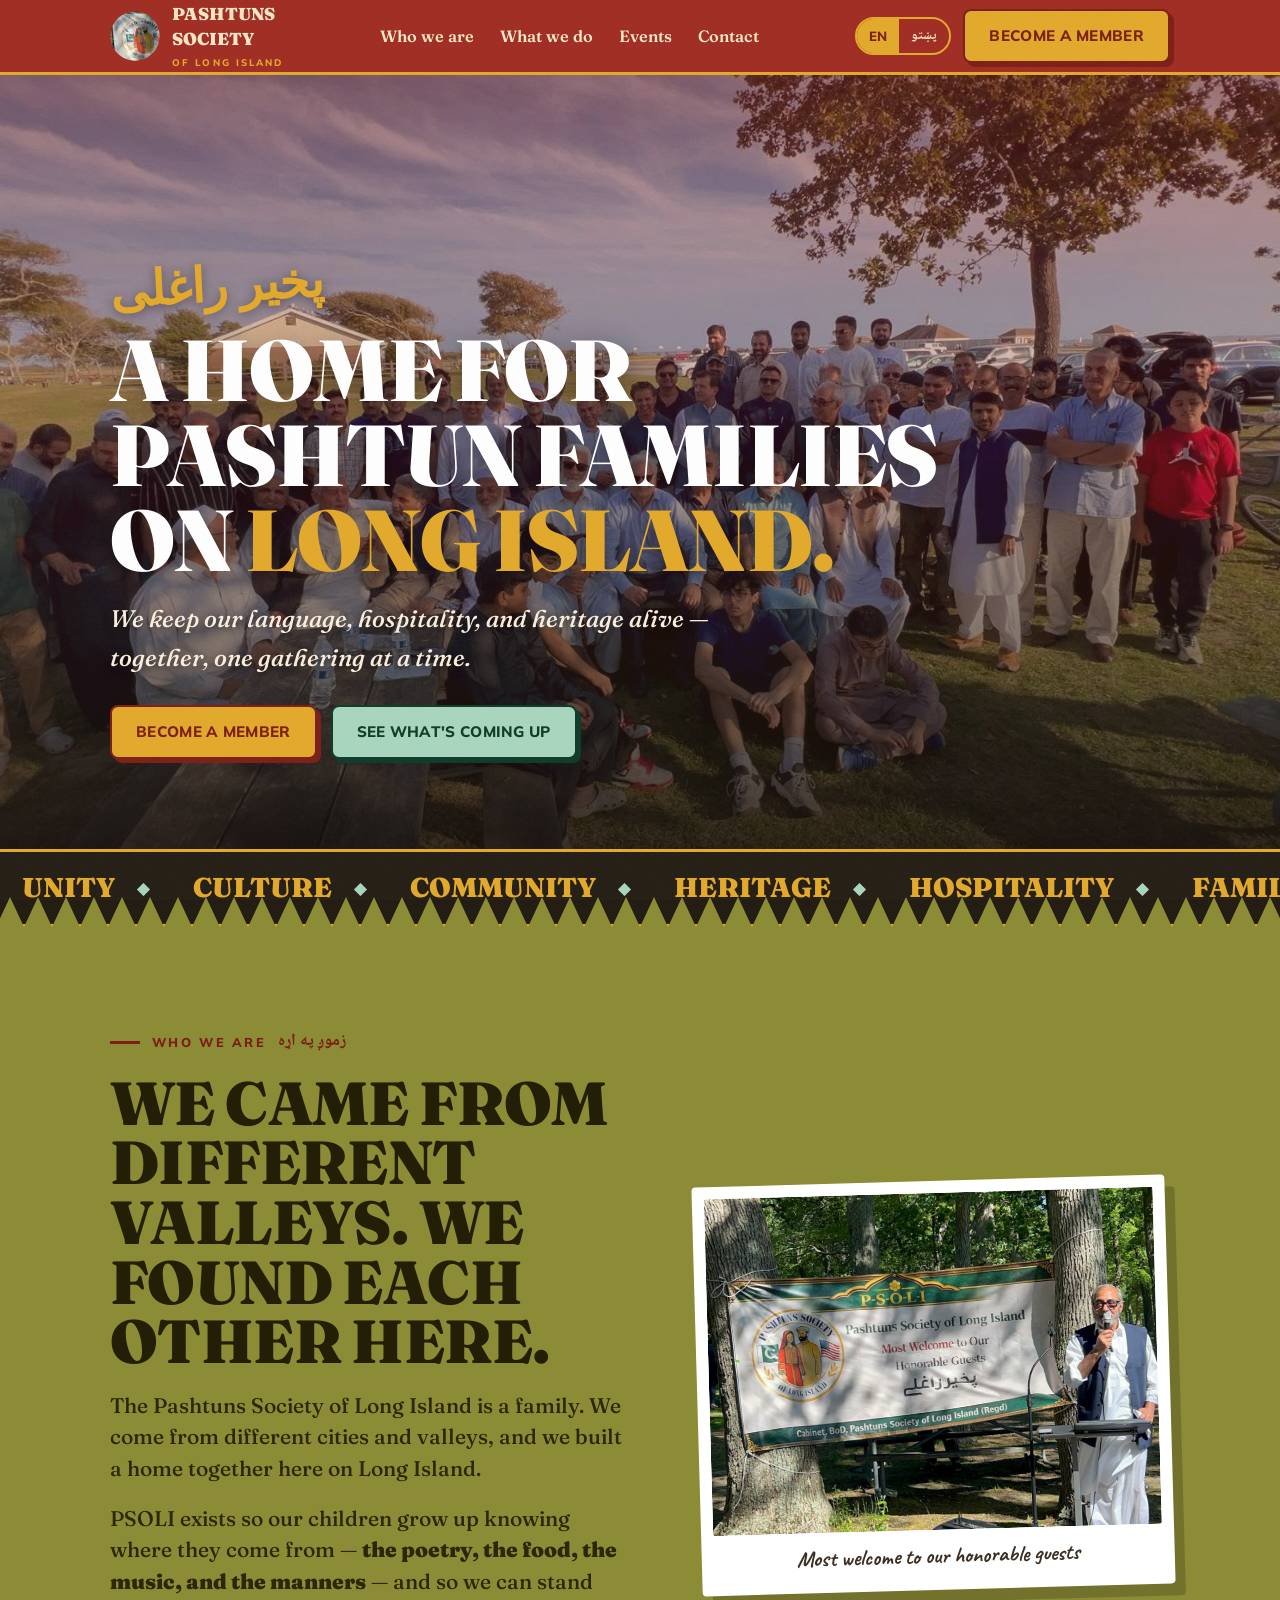
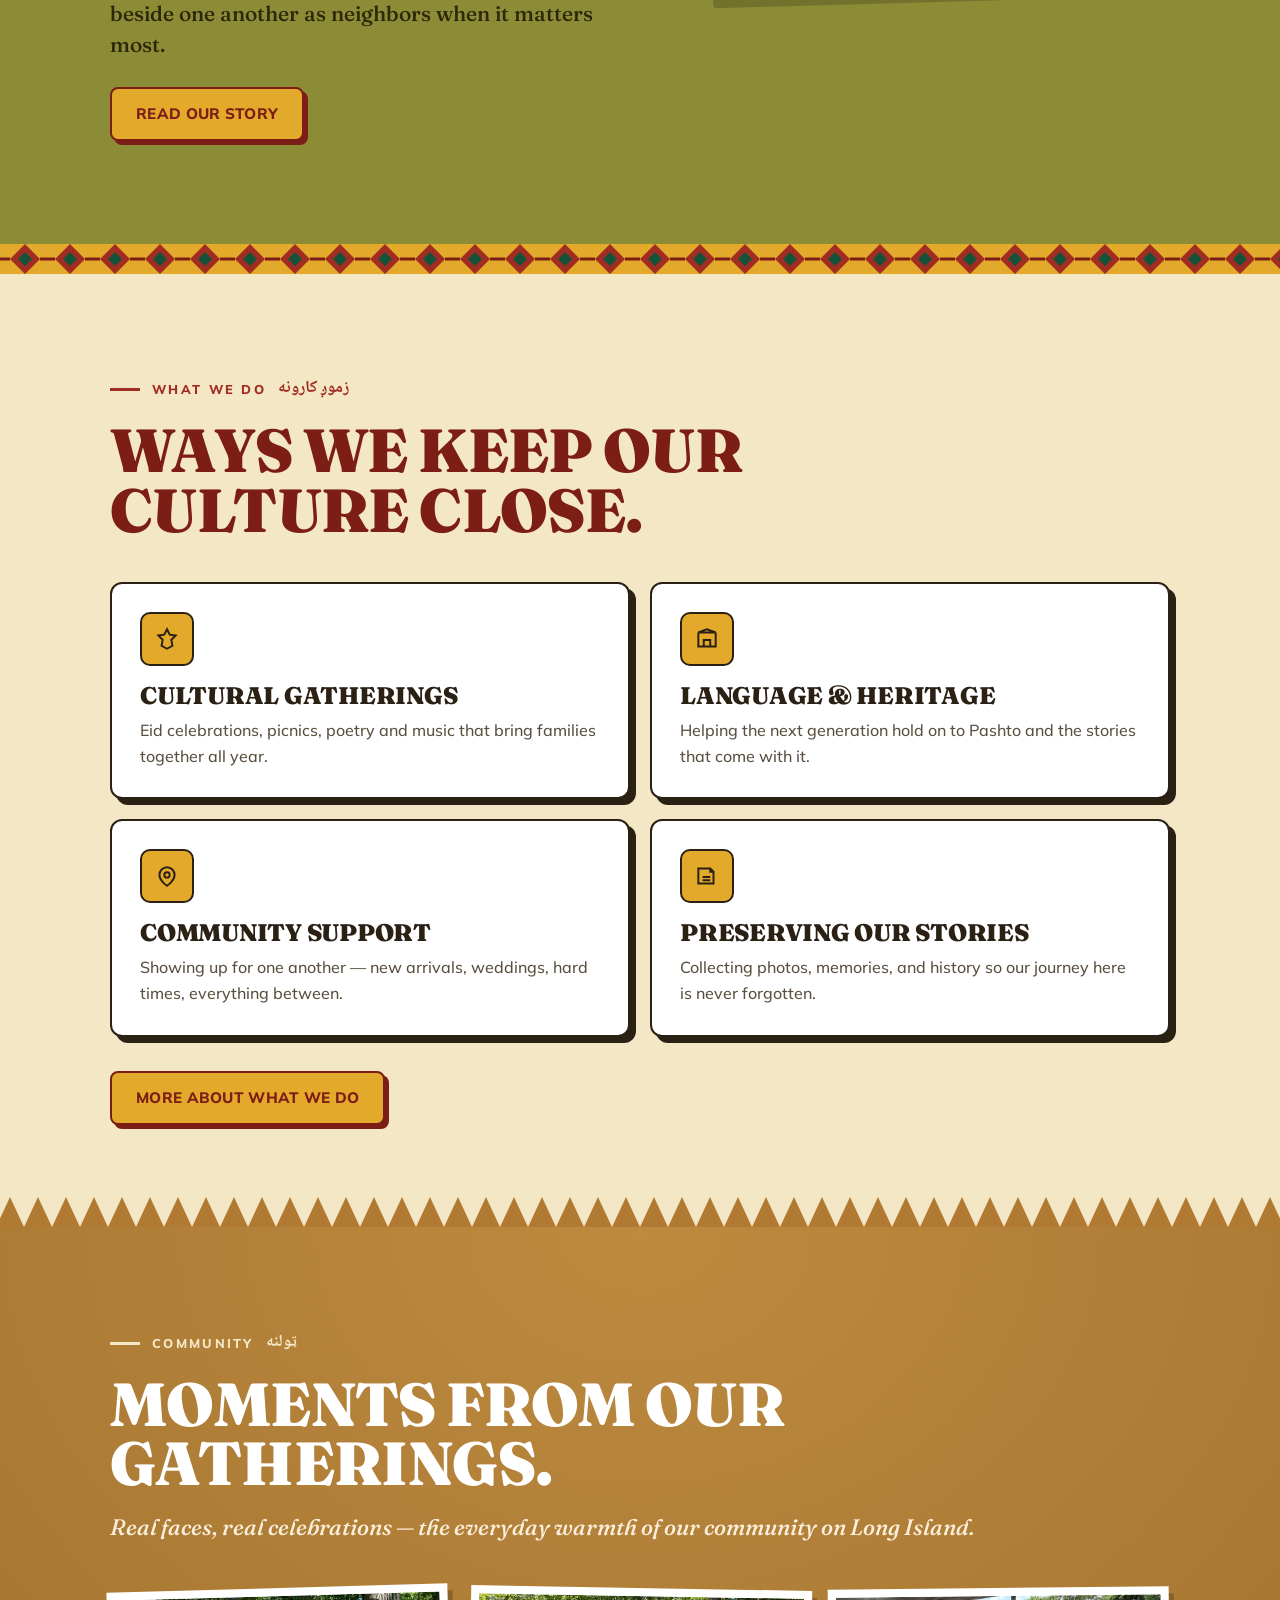
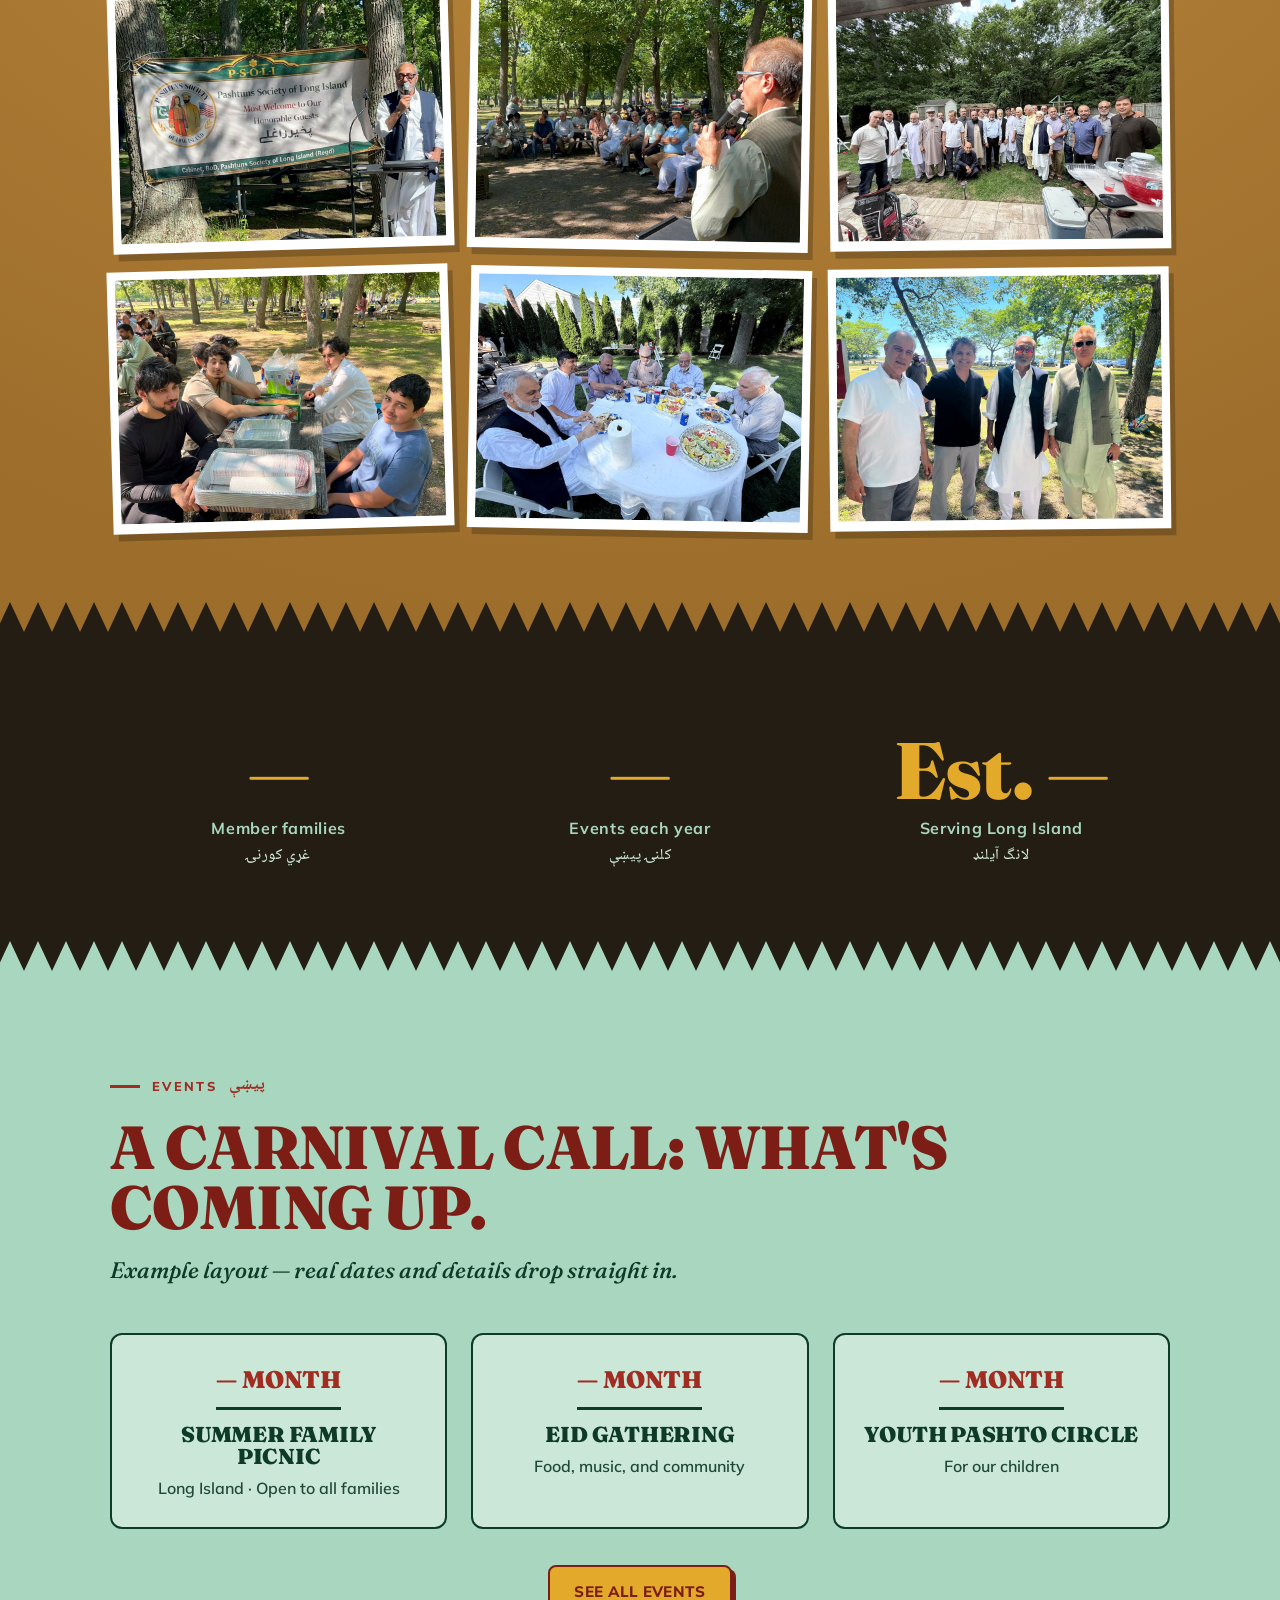
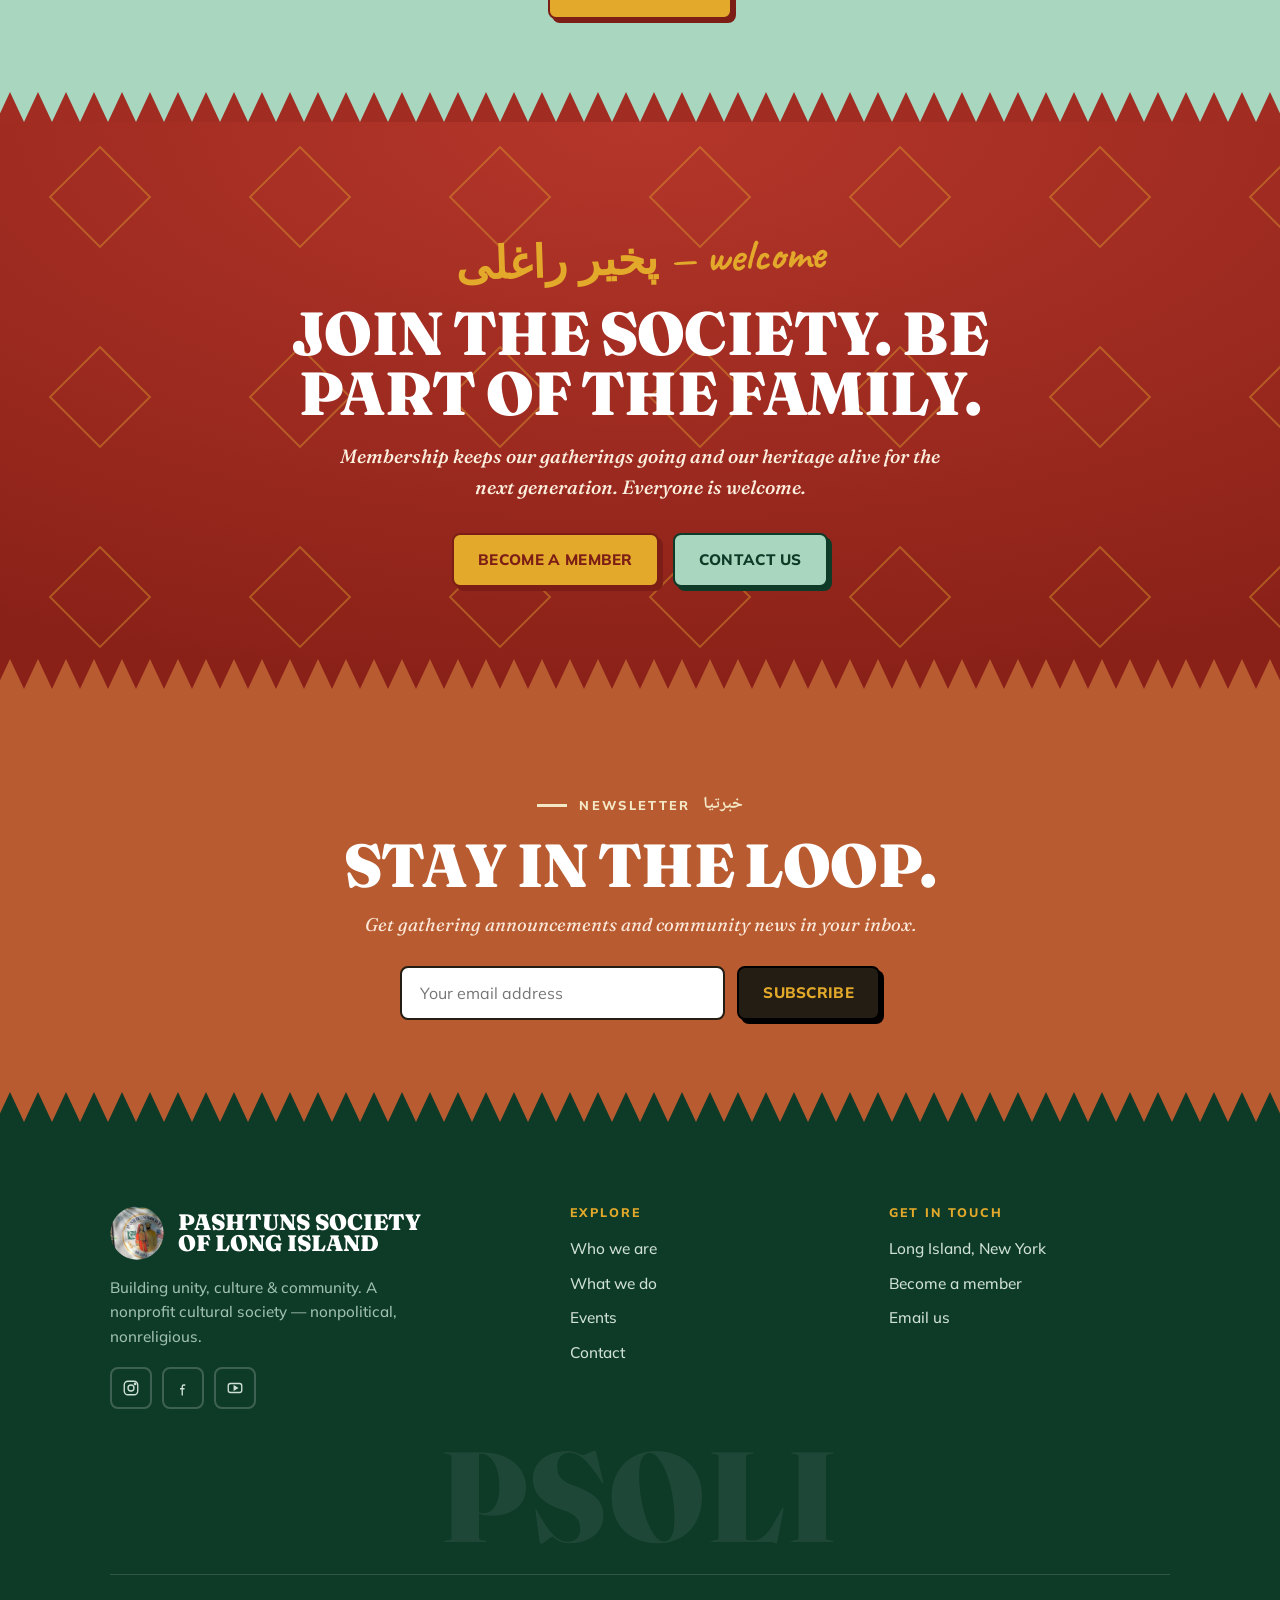
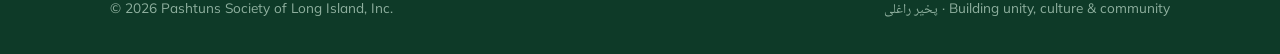
==== index.html @ 81a5ec48 "Initial commit: static site" ====
<!DOCTYPE html>
<html lang="en" dir="ltr">
<head>
<meta charset="UTF-8">
<meta name="viewport" content="width=device-width, initial-scale=1, viewport-fit=cover">
<title>Pashtuns Society of Long Island</title>
<meta name="description" content="A home for Pashtun families on Long Island — keeping our language, hospitality, and heritage alive, together.">
<link rel="preconnect" href="https://fonts.googleapis.com"><link rel="preconnect" href="https://fonts.gstatic.com" crossorigin>
<link href="https://fonts.googleapis.com/css2?family=Fraunces:ital,opsz,wght@0,9..144,400;0,9..144,600;0,9..144,900;1,9..144,500;1,9..144,900&family=Mulish:wght@400;500;600;700;800&family=Caveat:wght@600;700&family=Noto+Naskh+Arabic:wght@500;600;700&display=swap" rel="stylesheet">
<link rel="stylesheet" href="styles.css">
</head>
<body id="top">
<div class="progress" id="progress"></div>

<nav class="overlay" id="overlay" aria-hidden="true">
  <a href="index.html" data-en="Home" data-ps="کور">Home</a>
  <a href="about.html" data-en="Who we are" data-ps="زموږ په اړه">Who we are</a>
  <a href="programs.html" data-en="What we do" data-ps="زموږ کارونه">What we do</a>
  <a href="events.html" data-en="Events" data-ps="پیښې">Events</a>
  <a href="contact.html" data-en="Contact" data-ps="اړیکه">Contact</a>
  <a href="contact.html#join" data-en="Become a member" data-ps="غړی شئ"><span class="ps">پخیر راغلی</span> Become a member</a>
  <div class="overlay-foot">Pashtuns Society of Long Island, Inc.</div>
</nav>

<header>
  <div class="wrap nav">
    <a class="brand" href="index.html" aria-label="PSOLI home">
      <img class="seal" src="img/seal.png" alt="PSOLI seal">
      <span><b>Pashtuns<br>Society</b><small>of Long Island</small></span>
    </a>
    <div class="menu">
      <a href="about.html" data-en="Who we are" data-ps="زموږ په اړه">Who we are</a>
      <a href="programs.html" data-en="What we do" data-ps="زموږ کارونه">What we do</a>
      <a href="events.html" data-en="Events" data-ps="پیښې">Events</a>
      <a href="contact.html" data-en="Contact" data-ps="اړیکه">Contact</a>
    </div>
    <div class="actions">
      <div class="lang" role="group" aria-label="Language">
        <button id="en" class="on" type="button">EN</button>
        <button id="ps" type="button"><span class="ps">پښتو</span></button>
      </div>
      <a class="btn" href="contact.html#join"><span class="t" data-en="Become a member" data-ps="غړی شئ">Become a member</span></a>
      <button class="burger" id="burger" aria-label="Open menu" aria-controls="overlay" aria-expanded="false"><span></span><span></span><span></span></button>
    </div>
  </div>
</header>

<main>
<!-- HERO -->
<section class="hero">
  <div class="hero-img"><img src="img/hero.jpg" alt="Pashtuns Society of Long Island community gathering"></div>
  <div class="wrap">
    <span class="kick">پخیر راغلی</span>
    <h1 data-en="A home for Pashtun families on Long Island." data-ps="د لانگ آیلنډ د پښتنو کورنیو لپاره یو کور.">A home for Pashtun families on <em>Long Island.</em></h1>
    <p class="sub" data-en="We keep our language, hospitality, and heritage alive — together, one gathering at a time." data-ps="موږ خپله ژبه، میلمه پالنه او میراث ژوندی ساتو — یوځای.">We keep our language, hospitality, and heritage alive — together, one gathering at a time.</p>
    <div class="hero-cta">
      <a class="btn" href="contact.html#join">Become a member</a>
      <a class="btn alt" href="events.html">See what's coming up</a>
    </div>
  </div>
</section>

<div class="marquee" aria-hidden="true"><div class="marquee-track">
  <span>Unity</span><span>Culture</span><span>Community</span><span>Heritage</span><span>Hospitality</span><span>Family</span>
  <span>Unity</span><span>Culture</span><span>Community</span><span>Heritage</span><span>Hospitality</span><span>Family</span>
</div></div>

<!-- WELCOME -->
<div class="zig c-olive" aria-hidden="true"></div>
<section class="block welcome">
  <div class="wrap mission">
    <div class="body reveal">
      <div class="tag-row"><span class="dash"></span>Who we are <span class="ps">زموږ په اړه</span></div>
      <h2 class="big" data-en="We came from different valleys. We found each other here." data-ps="موږ له بیلابیلو درو راغلو. دلته یو بل ته ورسېدو.">We came from different valleys. We found each other here.</h2>
      <p>The Pashtuns Society of Long Island is a family. We come from different cities and valleys, and we built a home together here on Long Island.</p>
      <p>PSOLI exists so our children grow up knowing where they come from — <strong>the poetry, the food, the music, and the manners</strong> — and so we can stand beside one another as neighbors when it matters most.</p>
      <div class="hero-cta" style="margin-top:26px"><a class="btn" href="about.html">Read our story</a></div>
    </div>
    <div class="reveal">
      <figure class="framed"><div style="aspect-ratio:4/3;overflow:hidden;border-radius:2px"><img src="img/banner.jpg" alt="PSOLI welcome banner at a community gathering" style="width:100%;height:100%;object-fit:cover"></div><figcaption class="cap">Most welcome to our honorable guests</figcaption></figure>
    </div>
  </div>
</section>

<!-- PROGRAMS -->
<div class="kilimband" aria-hidden="true"></div>
<section class="block programs">
  <div class="wrap">
    <div class="reveal">
      <div class="tag-row"><span class="dash"></span>What we do <span class="ps">زموږ کارونه</span></div>
      <h2 class="big">Ways we keep our culture close.</h2>
    </div>
    <div class="prog-grid">
      <div class="prog reveal"><div class="pico"><svg viewBox="0 0 24 24" fill="none" stroke="currentColor" stroke-width="1.8"><path d="M12 3l2.5 5 5.5.8-4 4 1 5.5L12 21l-5-2.7 1-5.5-4-4 5.5-.8z"/></svg></div><h3>Cultural gatherings</h3><p>Eid celebrations, picnics, poetry and music that bring families together all year.</p></div>
      <div class="prog reveal"><div class="pico"><svg viewBox="0 0 24 24" fill="none" stroke="currentColor" stroke-width="1.8"><path d="M4 6h16M4 6v13h16V6M4 6l8-3 8 3M9 19v-6h6v6"/></svg></div><h3>Language &amp; heritage</h3><p>Helping the next generation hold on to Pashto and the stories that come with it.</p></div>
      <div class="prog reveal"><div class="pico"><svg viewBox="0 0 24 24" fill="none" stroke="currentColor" stroke-width="1.8"><path d="M12 21s-7-4.5-7-10a7 7 0 0114 0c0 5.5-7 10-7 10z"/><circle cx="12" cy="11" r="2.5"/></svg></div><h3>Community support</h3><p>Showing up for one another — new arrivals, weddings, hard times, everything between.</p></div>
      <div class="prog reveal"><div class="pico"><svg viewBox="0 0 24 24" fill="none" stroke="currentColor" stroke-width="1.8"><path d="M4 5h11l3 3v11H4zM15 5v3h3M8 13h7M8 16h7"/></svg></div><h3>Preserving our stories</h3><p>Collecting photos, memories, and history so our journey here is never forgotten.</p></div>
    </div>
    <div class="hero-cta reveal" style="margin-top:34px"><a class="btn" href="programs.html">More about what we do</a></div>
  </div>
</section>

<!-- MOMENTS -->
<div class="zig c-bronze" aria-hidden="true"></div>
<section class="block moments">
  <div class="wrap">
    <div class="reveal">
      <div class="tag-row"><span class="dash"></span>Community <span class="ps">ټولنه</span></div>
      <h2 class="big">Moments from our gatherings.</h2>
      <p class="lead">Real faces, real celebrations — the everyday warmth of our community on Long Island.</p>
    </div>
    <div class="gal">
      <figure class="reveal"><div class="ph"><img src="img/g1.jpg" alt="PSOLI banner at a community gathering" loading="lazy"></div></figure>
      <figure class="reveal"><div class="ph"><img src="img/g2.jpg" alt="Community members listening to a speaker" loading="lazy"></div></figure>
      <figure class="reveal"><div class="ph"><img src="img/g3.jpg" alt="Group photo at a backyard gathering" loading="lazy"></div></figure>
      <figure class="reveal"><div class="ph"><img src="img/g4.jpg" alt="Youth at the community picnic" loading="lazy"></div></figure>
      <figure class="reveal"><div class="ph"><img src="img/g5.jpg" alt="Shared meal at a community dinner" loading="lazy"></div></figure>
      <figure class="reveal"><div class="ph"><img src="img/g6.jpg" alt="Members together at the gathering" loading="lazy"></div></figure>
    </div>
  </div>
</section>

<!-- STATS -->
<div class="zig c-charcoal" aria-hidden="true"></div>
<section class="block stats reveal">
  <div class="wrap">
    <div class="stat"><div class="num">—</div><div class="cap">Member families<span class="ps">غړي کورنۍ</span></div></div>
    <div class="stat"><div class="num">—</div><div class="cap">Events each year<span class="ps">کلنۍ پیښې</span></div></div>
    <div class="stat"><div class="num">Est. —</div><div class="cap">Serving Long Island<span class="ps">لانگ آیلنډ</span></div></div>
  </div>
</section>

<!-- EVENTS -->
<div class="zig c-mint" aria-hidden="true"></div>
<section class="block events">
  <div class="wrap">
    <div class="reveal">
      <div class="tag-row"><span class="dash"></span>Events <span class="ps">پیښې</span></div>
      <h2 class="big">A carnival call: what's coming up.</h2>
      <p class="lead">Example layout — real dates and details drop straight in.</p>
    </div>
    <div class="ev-grid reveal">
      <div class="ev"><div class="date">— Month</div><h3>Summer family picnic</h3><p>Long Island · Open to all families</p></div>
      <div class="ev"><div class="date">— Month</div><h3>Eid gathering</h3><p>Food, music, and community</p></div>
      <div class="ev"><div class="date">— Month</div><h3>Youth Pashto circle</h3><p>For our children</p></div>
    </div>
    <div class="hero-cta reveal" style="justify-content:center;margin-top:36px"><a class="btn" href="events.html">See all events</a></div>
  </div>
</section>

<!-- JOIN -->
<div class="zig c-red" aria-hidden="true"></div>
<section class="block join" id="join">
  <div class="wrap reveal">
    <span class="script">پخیر راغلی — welcome</span>
    <h2 class="big">Join the society. Be part of the family.</h2>
    <p>Membership keeps our gatherings going and our heritage alive for the next generation. Everyone is welcome.</p>
    <div class="hero-cta">
      <a class="btn" href="contact.html#join">Become a member</a>
      <a class="btn alt" href="contact.html">Contact us</a>
    </div>
  </div>
</section>

<!-- NEWSLETTER -->
<div class="zig c-terra" aria-hidden="true"></div>
<section class="block news">
  <div class="wrap reveal">
    <div class="tag-row"><span class="dash"></span>Newsletter <span class="ps">خبرتیا</span></div>
    <h2 class="big">Stay in the loop.</h2>
    <p>Get gathering announcements and community news in your inbox.</p>
    <form onsubmit="return false">
      <input type="email" placeholder="Your email address" aria-label="Email address">
      <button class="btn dark" type="submit">Subscribe</button>
    </form>
  </div>
</section>
</main>

<div class="zig c-green" aria-hidden="true"></div>
<footer>
  <div class="wrap">
    <div class="foot-grid">
      <div>
        <div class="foot-brand"><img class="seal" src="img/seal.png" alt="PSOLI seal"><b>Pashtuns Society<br>of Long Island</b></div>
        <p class="foot-tag">Building unity, culture &amp; community. A nonprofit cultural society — nonpolitical, nonreligious.</p>
        <div class="socials">
          <a href="#" aria-label="Instagram"><svg viewBox="0 0 24 24" fill="none" stroke="currentColor" stroke-width="1.8"><rect x="3" y="3" width="18" height="18" rx="5"/><circle cx="12" cy="12" r="4"/><circle cx="17.5" cy="6.5" r="1" fill="currentColor"/></svg></a>
          <a href="#" aria-label="Facebook"><svg viewBox="0 0 24 24" fill="none" stroke="currentColor" stroke-width="1.8"><path d="M15 8h-2a2 2 0 00-2 2v12M8 13h6"/></svg></a>
          <a href="#" aria-label="YouTube"><svg viewBox="0 0 24 24" fill="none" stroke="currentColor" stroke-width="1.8"><rect x="3" y="6" width="18" height="12" rx="3"/><path d="M11 9.5l4 2.5-4 2.5z" fill="currentColor"/></svg></a>
        </div>
      </div>
      <div><h4>Explore</h4><a href="about.html">Who we are</a><a href="programs.html">What we do</a><a href="events.html">Events</a><a href="contact.html">Contact</a></div>
      <div><h4>Get in touch</h4><a href="contact.html">Long Island, New York</a><a href="contact.html#join">Become a member</a><a href="contact.html">Email us</a></div>
    </div>
    <div class="foot-wordmark">PSOLI</div>
    <div class="foot-base">
      <span>© <span id="yr"></span> Pashtuns Society of Long Island, Inc.</span>
      <span><span class="ps">پخیر راغلی</span> · Building unity, culture &amp; community</span>
    </div>
  </div>
</footer>
<script src="script.js"></script>
</body>
</html>
---- styles.css ----
/* ===== PSOLI shared styles — bold kilim/CCCADI system ===== */
:root{
  --red:#A02C22; --red-deep:#7C1E16; --olive:#8C8B36; --olive-deep:#6E6D2A;
  --gold:#E3A92A; --gold-deep:#C2862A; --bronze:#B07A33; --cream:#F4E7C6; --cream-2:#EAD8AC;
  --charcoal:#241D14; --mint:#A8D6BE; --teal:#1F7A66; --terra:#B85B30;
  --green:#15523A; --green-deep:#0E3A28; --ink:#2A2014;
  --ease:cubic-bezier(.22,.61,.36,1); --eo:cubic-bezier(.16,1,.3,1);
  --maxw:1180px; --pad:clamp(20px,5vw,60px);
  --zmask:url("data:image/svg+xml,%3Csvg xmlns='http://www.w3.org/2000/svg' width='64' height='34'%3E%3Cpath d='M0 34 L16 0 L32 34 L48 0 L64 34 Z' fill='black'/%3E%3C/svg%3E");
}
*{box-sizing:border-box;margin:0;padding:0}
html{-webkit-text-size-adjust:100%;scroll-behavior:smooth}
body{font-family:"Mulish",system-ui,sans-serif;background:var(--cream);color:var(--ink);line-height:1.6;overflow-x:hidden;-webkit-font-smoothing:antialiased}
body[dir="rtl"]{font-family:"Noto Naskh Arabic","Mulish",sans-serif}
img{max-width:100%;display:block}
a{color:inherit;text-decoration:none}
h1,h2,h3,h4{font-family:"Fraunces",Georgia,serif;font-weight:900;line-height:.98;letter-spacing:-.01em}
body[dir="rtl"] h1,body[dir="rtl"] h2,body[dir="rtl"] h3{font-family:"Noto Naskh Arabic",serif;letter-spacing:0;line-height:1.3}
.script{font-family:"Caveat",cursive;font-weight:700}
:focus-visible{outline:3px solid var(--gold);outline-offset:3px}
.wrap{max-width:var(--maxw);margin:0 auto;padding-inline:var(--pad)}
.ps{font-family:"Noto Naskh Arabic",serif;direction:rtl}
body::after{content:"";position:fixed;inset:0;z-index:90;pointer-events:none;opacity:.05;
  background-image:url("data:image/svg+xml,%3Csvg xmlns='http://www.w3.org/2000/svg' width='120' height='120'%3E%3Cfilter id='n'%3E%3CfeTurbulence type='fractalNoise' baseFrequency='.9' numOctaves='2'/%3E%3C/filter%3E%3Crect width='100%25' height='100%25' filter='url(%23n)'/%3E%3C/svg%3E")}

/* zigzag seams */
.zig{height:30px;margin-top:-30px;position:relative;z-index:3;-webkit-mask:var(--zmask) repeat-x center/56px 30px;mask:var(--zmask) repeat-x center/56px 30px}
.zig.c-olive{background:var(--olive)} .zig.c-cream{background:var(--cream)} .zig.c-bronze{background:var(--bronze)}
.zig.c-charcoal{background:var(--charcoal)} .zig.c-mint{background:var(--mint)} .zig.c-red{background:var(--red)}
.zig.c-terra{background:var(--terra)} .zig.c-green{background:var(--green-deep)} .zig.c-gold{background:var(--gold)}
.kilimband{height:30px;background-repeat:repeat-x;background-position:center;background-size:auto 30px;position:relative;z-index:3;
  background-image:url("data:image/svg+xml,%3Csvg xmlns='http://www.w3.org/2000/svg' width='90' height='30' viewBox='0 0 90 30'%3E%3Crect width='90' height='30' fill='%23E3A92A'/%3E%3Cpath d='M0 15 L15 0 L30 15 L15 30 Z M45 15 L60 0 L75 15 L60 30 Z' fill='%23A02C22'/%3E%3Cpath d='M15 8 L22 15 L15 22 L8 15 Z M60 8 L67 15 L60 22 L53 15 Z' fill='%2315523A'/%3E%3Cpath d='M30 15 L45 15 M75 15 L90 15' stroke='%237C1E16' stroke-width='3'/%3E%3C/svg%3E")}

/* buttons */
.btn{display:inline-flex;align-items:center;gap:10px;font-family:"Mulish";font-weight:800;font-size:.95rem;padding:13px 24px;border-radius:8px;cursor:pointer;border:2.5px solid var(--red-deep);background:var(--gold);color:var(--red-deep);box-shadow:4px 4px 0 var(--red-deep);transition:transform .18s var(--ease),box-shadow .18s var(--ease);text-transform:uppercase;letter-spacing:.02em}
.btn:hover{transform:translate(-2px,-2px);box-shadow:6px 6px 0 var(--red-deep)}
.btn:active{transform:translate(2px,2px);box-shadow:1px 1px 0 var(--red-deep)}
.btn.alt{background:var(--mint);color:var(--green-deep);border-color:var(--green-deep);box-shadow:4px 4px 0 var(--green-deep)}
.btn.alt:hover{box-shadow:6px 6px 0 var(--green-deep)}
.btn.dark{background:var(--charcoal);color:var(--gold);border-color:#000;box-shadow:4px 4px 0 #000}

/* header */
header{position:sticky;top:0;z-index:60;background:var(--red);border-bottom:3px solid var(--gold)}
.nav{display:flex;align-items:center;justify-content:space-between;gap:16px;height:72px}
.brand{display:flex;align-items:center;gap:12px;z-index:70}
.seal{width:50px;height:50px;flex:none;border-radius:50%}
.brand b{font-family:"Fraunces",serif;font-weight:900;font-size:1.08rem;line-height:.95;color:var(--cream);text-transform:uppercase}
.brand small{display:block;font-family:"Mulish";font-size:.6rem;letter-spacing:.22em;text-transform:uppercase;color:var(--gold);font-weight:800;margin-top:2px}
.menu{display:flex;align-items:center;gap:26px}
.menu a{font-family:"Fraunces";font-weight:600;font-size:1.02rem;color:var(--cream);position:relative}
.menu a::after{content:"";position:absolute;left:0;bottom:-4px;height:3px;width:0;background:var(--gold);transition:width .3s var(--eo)}
.menu a:hover::after,.menu a.active::after{width:100%}
.menu a.active{color:var(--gold)}
.actions{display:flex;align-items:center;gap:12px}
.lang{display:inline-flex;border:2px solid var(--gold);border-radius:999px;overflow:hidden;font-weight:800;font-size:.76rem}
.lang button{padding:6px 12px;background:none;border:0;cursor:pointer;color:var(--cream);font-family:inherit;font-weight:800}
.lang button.on{background:var(--gold);color:var(--red-deep)}
.lang .ps{font-family:"Noto Naskh Arabic",serif}
.burger{display:none;width:46px;height:46px;border:2px solid var(--gold);border-radius:10px;background:transparent;position:relative;cursor:pointer;z-index:70}
.burger span{position:absolute;left:11px;right:11px;height:2.5px;background:var(--cream);transition:transform .4s var(--ease),opacity .25s}
.burger span:nth-child(1){top:15px}.burger span:nth-child(2){top:22px}.burger span:nth-child(3){top:29px}
body.nav-open .burger span:nth-child(1){transform:translateY(7px) rotate(45deg)}
body.nav-open .burger span:nth-child(2){opacity:0}
body.nav-open .burger span:nth-child(3){transform:translateY(-7px) rotate(-45deg)}
.overlay{position:fixed;inset:0;z-index:65;background:var(--red);display:flex;flex-direction:column;justify-content:center;padding:0 var(--pad);opacity:0;visibility:hidden;transition:opacity .4s var(--ease),visibility .4s}
body.nav-open .overlay{opacity:1;visibility:visible}
.overlay a{font-family:"Fraunces";font-weight:900;color:var(--cream);font-size:clamp(2rem,9vw,3.2rem);padding:8px 0;text-transform:uppercase;transform:translateY(24px);opacity:0;transition:transform .55s var(--eo),opacity .55s}
body.nav-open .overlay a{transform:none;opacity:1}
body.nav-open .overlay a:nth-child(1){transition-delay:.05s}body.nav-open .overlay a:nth-child(2){transition-delay:.1s}
body.nav-open .overlay a:nth-child(3){transition-delay:.15s}body.nav-open .overlay a:nth-child(4){transition-delay:.2s}
body.nav-open .overlay a:nth-child(5){transition-delay:.25s}body.nav-open .overlay a:nth-child(6){transition-delay:.3s}
.overlay a .ps{color:var(--gold);font-size:1.3rem;margin-right:10px}
.overlay-foot{position:absolute;bottom:34px;left:var(--pad);color:var(--gold);font-size:.85rem;letter-spacing:.05em;font-weight:700}

/* HERO full-bleed */
.hero{position:relative;min-height:clamp(560px,86vh,820px);display:flex;align-items:flex-end;color:var(--cream);overflow:hidden}
.hero-img{position:absolute;inset:0;z-index:0}
.hero-img img{width:100%;height:100%;object-fit:cover}
.hero-img::after{content:"";position:absolute;inset:0;background:linear-gradient(180deg,rgba(124,30,22,.55) 0%,rgba(124,30,22,.30) 35%,rgba(36,20,12,.62) 78%,rgba(20,12,8,.86) 100%)}
.hero .wrap{position:relative;z-index:2;padding-bottom:clamp(48px,7vw,90px);padding-top:60px;width:100%}
.hero .kick{font-family:"Caveat";font-weight:700;color:var(--gold);font-size:clamp(2rem,5vw,3rem);transform:rotate(-3deg);display:inline-block;text-shadow:0 2px 12px rgba(0,0,0,.4)}
.hero h1{font-size:clamp(2.6rem,8vw,5.4rem);color:#fff;text-transform:uppercase;max-width:16ch;text-shadow:0 3px 24px rgba(0,0,0,.4);margin-top:4px}
.hero h1 em{font-style:normal;color:var(--gold)}
.hero p.sub{font-family:"Fraunces";font-weight:500;font-style:italic;font-size:clamp(1.15rem,2.4vw,1.5rem);margin-top:18px;max-width:40ch;color:#fbeedd;text-shadow:0 2px 10px rgba(0,0,0,.5)}
.hero-cta{margin-top:28px;display:flex;flex-wrap:wrap;gap:14px}

/* page hero (subpages) */
.phero{position:relative;background:var(--red);color:var(--cream);padding:clamp(56px,8vw,96px) 0 clamp(40px,6vw,64px);overflow:hidden;text-align:center}
.phero .bg{position:absolute;inset:0;z-index:0;opacity:.16;background:url("data:image/svg+xml,%3Csvg xmlns='http://www.w3.org/2000/svg' width='160' height='160'%3E%3Cg fill='none' stroke='%23F4E7C6' stroke-width='1.5'%3E%3Cpath d='M80 10 L130 60 L80 110 L30 60 Z'/%3E%3Cpath d='M80 35 L105 60 L80 85 L55 60 Z'/%3E%3C/g%3E%3C/svg%3E") center/200px}
.phero .wrap{position:relative;z-index:2}
.phero .kick{font-family:"Caveat";font-weight:700;color:var(--gold);font-size:clamp(1.6rem,4vw,2.3rem);display:inline-block;transform:rotate(-2deg)}
.phero h1{font-size:clamp(2.4rem,7vw,4.4rem);color:#fff;text-transform:uppercase;margin-top:4px}
.phero p{font-family:"Fraunces";font-style:italic;font-weight:500;color:#fbeedd;font-size:clamp(1.1rem,2.2vw,1.35rem);margin:16px auto 0;max-width:50ch}

/* marquee */
.marquee{background:var(--charcoal);color:var(--gold);padding:14px 0;overflow:hidden;white-space:nowrap;border-block:3px solid var(--gold)}
.marquee-track{display:inline-flex;will-change:transform;animation:scroll 24s linear infinite}
.marquee span{font-family:"Fraunces";font-weight:900;font-size:clamp(1.2rem,3vw,1.7rem);text-transform:uppercase;padding:0 22px;display:inline-flex;align-items:center;gap:22px}
.marquee span::after{content:"\25C6";color:var(--mint);font-size:.6em}
@keyframes scroll{to{transform:translateX(-50%)}}
.marquee:hover .marquee-track{animation-play-state:paused}

/* section shell */
.block{padding:clamp(58px,8vw,104px) 0;position:relative}
.tag-row{display:flex;align-items:center;gap:12px;font-family:"Mulish";font-weight:800;font-size:.8rem;letter-spacing:.18em;text-transform:uppercase;margin-bottom:18px}
.tag-row .ps{font-family:"Noto Naskh Arabic",serif;font-size:1.05rem;letter-spacing:0}
.tag-row .dash{width:30px;height:3px;background:currentColor}
h2.big{font-size:clamp(2.1rem,6vw,3.8rem);text-transform:uppercase;max-width:20ch}
.lead{font-family:"Fraunces";font-weight:500;font-style:italic;font-size:clamp(1.1rem,2.2vw,1.4rem);max-width:60ch;margin-top:16px}

.welcome{background:var(--olive);color:#241f08}
.welcome .tag-row{color:var(--red-deep)} .welcome h2{color:#231f06}
.mission{display:grid;grid-template-columns:1.05fr .95fr;gap:clamp(30px,6vw,64px);align-items:center}
.mission .body p{font-family:"Fraunces";font-weight:500;font-size:clamp(1.1rem,2.2vw,1.32rem);margin-top:18px;line-height:1.5;color:#2c2708}
.mission .body p strong{font-weight:900}
.framed{background:#fff;padding:12px 12px 16px;border-radius:4px;box-shadow:10px 12px 0 rgba(0,0,0,.18);transform:rotate(-1.6deg)}
.framed img{border-radius:2px}
.framed .cap{font-family:"Caveat";font-weight:700;color:#3a2f22;text-align:center;font-size:1.4rem;margin-top:8px}

.programs{background:var(--cream)} .programs .tag-row{color:var(--red)} .programs h2{color:var(--red-deep)}
.prog-grid{display:grid;grid-template-columns:repeat(2,1fr);gap:20px;margin-top:42px}
.prog{background:#fff;border:2.5px solid var(--ink);border-radius:12px;padding:28px;box-shadow:6px 6px 0 var(--ink);transition:transform .2s var(--ease),box-shadow .2s var(--ease)}
.prog:hover{transform:translate(-3px,-3px);box-shadow:9px 9px 0 var(--ink)}
.prog .pico{width:54px;height:54px;border-radius:10px;background:var(--gold);border:2.5px solid var(--ink);display:grid;place-items:center;margin-bottom:18px;color:var(--ink)}
.prog .pico svg{width:26px;height:26px}
.prog h3{font-size:1.5rem;text-transform:uppercase;color:var(--ink);line-height:1}
.prog p{margin-top:10px;color:#5a5040;font-size:1rem;font-weight:500}

.moments{background:var(--bronze);color:var(--cream);background-image:radial-gradient(100% 100% at 50% 0,#bd8a3f,#9c6d2b)}
.moments .tag-row{color:var(--cream)} .moments h2{color:#fff} .moments .lead{color:#fbeeda}
.gal{display:grid;grid-template-columns:repeat(3,1fr);gap:18px;margin-top:42px}
.gal figure{background:#fff;padding:8px 8px 10px;box-shadow:5px 7px 0 rgba(0,0,0,.22);transition:transform .25s var(--ease)}
.gal figure:nth-child(3n+1){transform:rotate(-1.6deg)} .gal figure:nth-child(3n+2){transform:rotate(1deg)} .gal figure:nth-child(3n){transform:rotate(-.6deg)}
.gal figure:hover{transform:rotate(0) scale(1.03);z-index:2}
.gal .ph{aspect-ratio:4/3;overflow:hidden}
.gal .ph img{width:100%;height:100%;object-fit:cover}

.stats{background:var(--charcoal);color:var(--cream)}
.stats .wrap{display:grid;grid-template-columns:repeat(3,1fr);gap:24px;text-align:center}
.stat .num{font-family:"Fraunces";font-weight:900;font-size:clamp(3rem,8vw,5rem);color:var(--gold);line-height:.9}
.stat .cap{margin-top:10px;font-weight:700;letter-spacing:.04em;color:var(--mint)}
.stat .cap .ps{display:block;color:#cfe9da;font-size:.95rem;margin-top:2px;font-weight:500}

.events{background:var(--mint);color:var(--green-deep)} .events .tag-row{color:var(--red)} .events h2{color:var(--red-deep)}
.ev-grid{display:grid;grid-template-columns:repeat(3,1fr);gap:24px;margin-top:44px;text-align:center}
.ev{background:rgba(255,255,255,.4);border:2.5px solid var(--green-deep);border-radius:12px;padding:26px}
.ev .date{font-family:"Fraunces";font-weight:900;font-size:1.5rem;color:var(--red);text-transform:uppercase;border-bottom:3px solid var(--green-deep);padding-bottom:8px;display:inline-block}
.ev h3{font-family:"Fraunces";font-weight:900;font-size:1.35rem;margin-top:14px;color:var(--green-deep);text-transform:uppercase;line-height:1}
.ev p{margin-top:8px;color:#1f4838;font-weight:600}

/* leadership / team */
.team{background:var(--cream)} .team .tag-row{color:var(--red)} .team h2{color:var(--red-deep)}
.team-grid{display:grid;grid-template-columns:repeat(3,1fr);gap:24px;margin-top:42px}
.member{background:#fff;border:2.5px solid var(--ink);border-radius:14px;overflow:hidden;box-shadow:6px 6px 0 var(--ink);transition:transform .2s var(--ease),box-shadow .2s var(--ease)}
.member:hover{transform:translate(-3px,-3px);box-shadow:9px 9px 0 var(--ink)}
.member .ph{aspect-ratio:4/5;overflow:hidden;background:var(--cream-2)}
.member .ph img{width:100%;height:100%;object-fit:cover}
.member .ph.mono{display:grid;place-items:center;background:var(--olive)}
.member .ph.mono span{font-family:"Fraunces";font-weight:900;font-size:3.4rem;color:var(--cream)}
.member .meta{padding:16px 18px}
.member .meta h3{font-size:1.35rem;color:var(--ink);text-transform:uppercase}
.member .meta .role{color:var(--red);font-weight:800;font-size:.82rem;letter-spacing:.06em;text-transform:uppercase;margin-top:4px}

/* image band + press */
.imgband{position:relative;height:clamp(260px,42vw,440px);overflow:hidden}
.imgband img{width:100%;height:100%;object-fit:cover}
.imgband .ov{position:absolute;inset:0;background:linear-gradient(180deg,rgba(124,30,22,.18),rgba(36,20,12,.55))}
.press{background:var(--charcoal);color:var(--cream)} .press .tag-row{color:var(--gold)} .press h2{color:#fff}
.press .sheet{max-width:680px;margin:38px auto 0;background:#fff;padding:12px;border-radius:6px;box-shadow:10px 12px 0 rgba(0,0,0,.4)}

/* prose / story */
.story{background:var(--cream)}
.story .col{max-width:760px;margin:0 auto}
.story p{font-family:"Fraunces";font-weight:500;font-size:clamp(1.1rem,2.1vw,1.3rem);line-height:1.65;color:#3a2f1e;margin-top:20px}
.story p:first-child{margin-top:0}
.story h3{font-size:1.7rem;color:var(--red-deep);text-transform:uppercase;margin-top:40px}
.pillars{display:grid;grid-template-columns:repeat(3,1fr);gap:18px;margin-top:30px}
.pillar{background:#fff;border:2.5px solid var(--ink);border-radius:12px;padding:22px;box-shadow:5px 5px 0 var(--ink)}
.pillar b{font-family:"Fraunces";font-size:1.2rem;color:var(--red-deep);text-transform:uppercase;display:block;margin-bottom:6px}
.pillar span{font-weight:600;color:#5a5040;font-size:.96rem}

/* join / cta band */
.join{background:var(--red);color:var(--cream);text-align:center;background-image:url("data:image/svg+xml,%3Csvg xmlns='http://www.w3.org/2000/svg' width='160' height='160'%3E%3Cg fill='none' stroke='%23E3A92A' stroke-width='1.5' opacity='.4'%3E%3Cpath d='M80 20 L120 60 L80 100 L40 60 Z'/%3E%3C/g%3E%3C/svg%3E"),radial-gradient(100% 100% at 50% 0,#B5362A,#8a2118);background-size:200px,cover}
.join .script{color:var(--gold);font-size:clamp(2rem,5vw,2.8rem);transform:rotate(-2deg);display:inline-block}
.join h2{color:#fff;margin:8px auto 0;max-width:18ch} .join p{font-family:"Fraunces";font-style:italic;font-weight:500;font-size:1.2rem;color:#fbeedd;max-width:48ch;margin:18px auto 0}
.join .hero-cta{justify-content:center;margin-top:30px}

/* contact */
.contact{background:var(--terra);color:var(--cream)}
.contact .grid{display:grid;grid-template-columns:1fr 1fr;gap:clamp(30px,6vw,60px);align-items:start}
.contact .tag-row{color:var(--cream)} .contact h2{color:#fff}
.cinfo{margin-top:24px} .cinfo .row{display:flex;gap:14px;align-items:flex-start;padding:14px 0;border-bottom:1px solid rgba(255,255,255,.22)}
.cinfo .row svg{width:22px;height:22px;flex:none;margin-top:3px;color:var(--gold)}
.cinfo .row b{display:block;font-family:"Fraunces";font-size:1.1rem;color:#fff}
.cinfo .row span{color:#fce9da;font-weight:500}
.cform{background:rgba(0,0,0,.16);border:2.5px solid var(--cream);border-radius:14px;padding:26px}
.cform label{display:block;font-weight:800;font-size:.78rem;letter-spacing:.1em;text-transform:uppercase;margin:14px 0 6px;color:var(--cream)}
.cform label:first-child{margin-top:0}
.cform input,.cform textarea{width:100%;padding:13px 15px;border:2px solid var(--charcoal);border-radius:8px;font-family:inherit;font-size:1rem;background:#fff;color:var(--ink)}
.cform textarea{min-height:120px;resize:vertical}
.cform .btn{margin-top:18px;width:100%;justify-content:center}

/* newsletter */
.news{background:var(--terra);color:var(--cream)} .news .wrap{max-width:720px;text-align:center}
.news .tag-row{justify-content:center;color:var(--cream)} .news h2{color:#fff;margin:0 auto}
.news p{font-family:"Fraunces";font-style:italic;margin:14px auto 0;color:#fce9da;font-size:1.15rem}
.news form{display:flex;gap:12px;margin-top:26px;max-width:480px;margin-inline:auto}
.news input{flex:1;padding:15px 18px;border:2.5px solid var(--charcoal);border-radius:8px;font-family:inherit;font-size:1rem;background:#fff;color:var(--ink)}

/* footer */
footer{background:var(--green-deep);color:#cfe1d6;padding:clamp(54px,8vw,84px) 0 32px}
.foot-grid{display:grid;grid-template-columns:1.5fr 1fr 1fr;gap:38px}
.foot-brand{display:flex;align-items:center;gap:14px;margin-bottom:16px}
.foot-brand .seal{width:54px;height:54px}
.foot-brand b{font-family:"Fraunces";font-weight:900;font-size:1.4rem;color:#fff;text-transform:uppercase;line-height:.95}
footer h4{font-family:"Mulish";color:var(--gold);font-size:.78rem;letter-spacing:.16em;text-transform:uppercase;margin-bottom:14px;font-weight:800}
footer a{color:#cfe1d6;display:block;padding:5px 0;font-size:.96rem;font-weight:500}
footer a:hover{color:var(--gold)}
.foot-tag{color:#9fc0af;max-width:34ch;font-size:.95rem;margin-top:4px;font-weight:500}
.socials{display:flex;gap:10px;margin-top:18px}
.socials a{width:42px;height:42px;border:2px solid rgba(255,255,255,.2);border-radius:8px;display:grid;place-items:center}
.socials a:hover{background:var(--gold);border-color:var(--gold);color:var(--green-deep)}
.socials svg{width:18px;height:18px}
.foot-wordmark{font-family:"Fraunces";font-weight:900;font-size:clamp(3rem,14vw,8rem);color:rgba(255,255,255,.07);text-transform:uppercase;text-align:center;letter-spacing:.02em;margin-top:30px;line-height:.9;user-select:none}
.foot-base{border-top:1px solid rgba(255,255,255,.14);margin-top:20px;padding-top:22px;display:flex;justify-content:space-between;gap:12px;flex-wrap:wrap;font-size:.85rem;color:#8fb09f}

.progress{position:fixed;top:0;left:0;height:4px;background:var(--gold);width:0;z-index:80}
.reveal{opacity:0;transform:translateY(26px);transition:opacity .7s var(--eo),transform .7s var(--eo)}
.reveal.in{opacity:1;transform:none}
.note{background:#fff7e6;border:2px dashed var(--gold-deep);border-radius:10px;padding:14px 18px;color:#6a5320;font-weight:600;font-size:.95rem;margin-top:24px}

@media(max-width:900px){
  .menu,.actions .lang,.actions .btn{display:none}
  .burger{display:block}
  .mission{grid-template-columns:1fr} .prog-grid{grid-template-columns:1fr}
  .gal{grid-template-columns:repeat(2,1fr)} .stats .wrap,.ev-grid,.team-grid,.pillars{grid-template-columns:1fr}
  .contact .grid{grid-template-columns:1fr} .foot-grid{grid-template-columns:1fr 1fr}
  .team-grid{grid-template-columns:1fr 1fr}
}
@media(max-width:520px){
  .gal,.team-grid{grid-template-columns:1fr 1fr} .news form{flex-direction:column}
  .foot-grid{grid-template-columns:1fr}
  .hero-cta,.join .hero-cta{flex-direction:column;align-items:stretch}
  .join .hero-cta{align-items:center} .hero-cta .btn,.join .hero-cta .btn{width:100%;justify-content:center;max-width:340px}
}
@media(prefers-reduced-motion:reduce){*{animation:none!important;transition:none!important}.reveal{opacity:1;transform:none}}
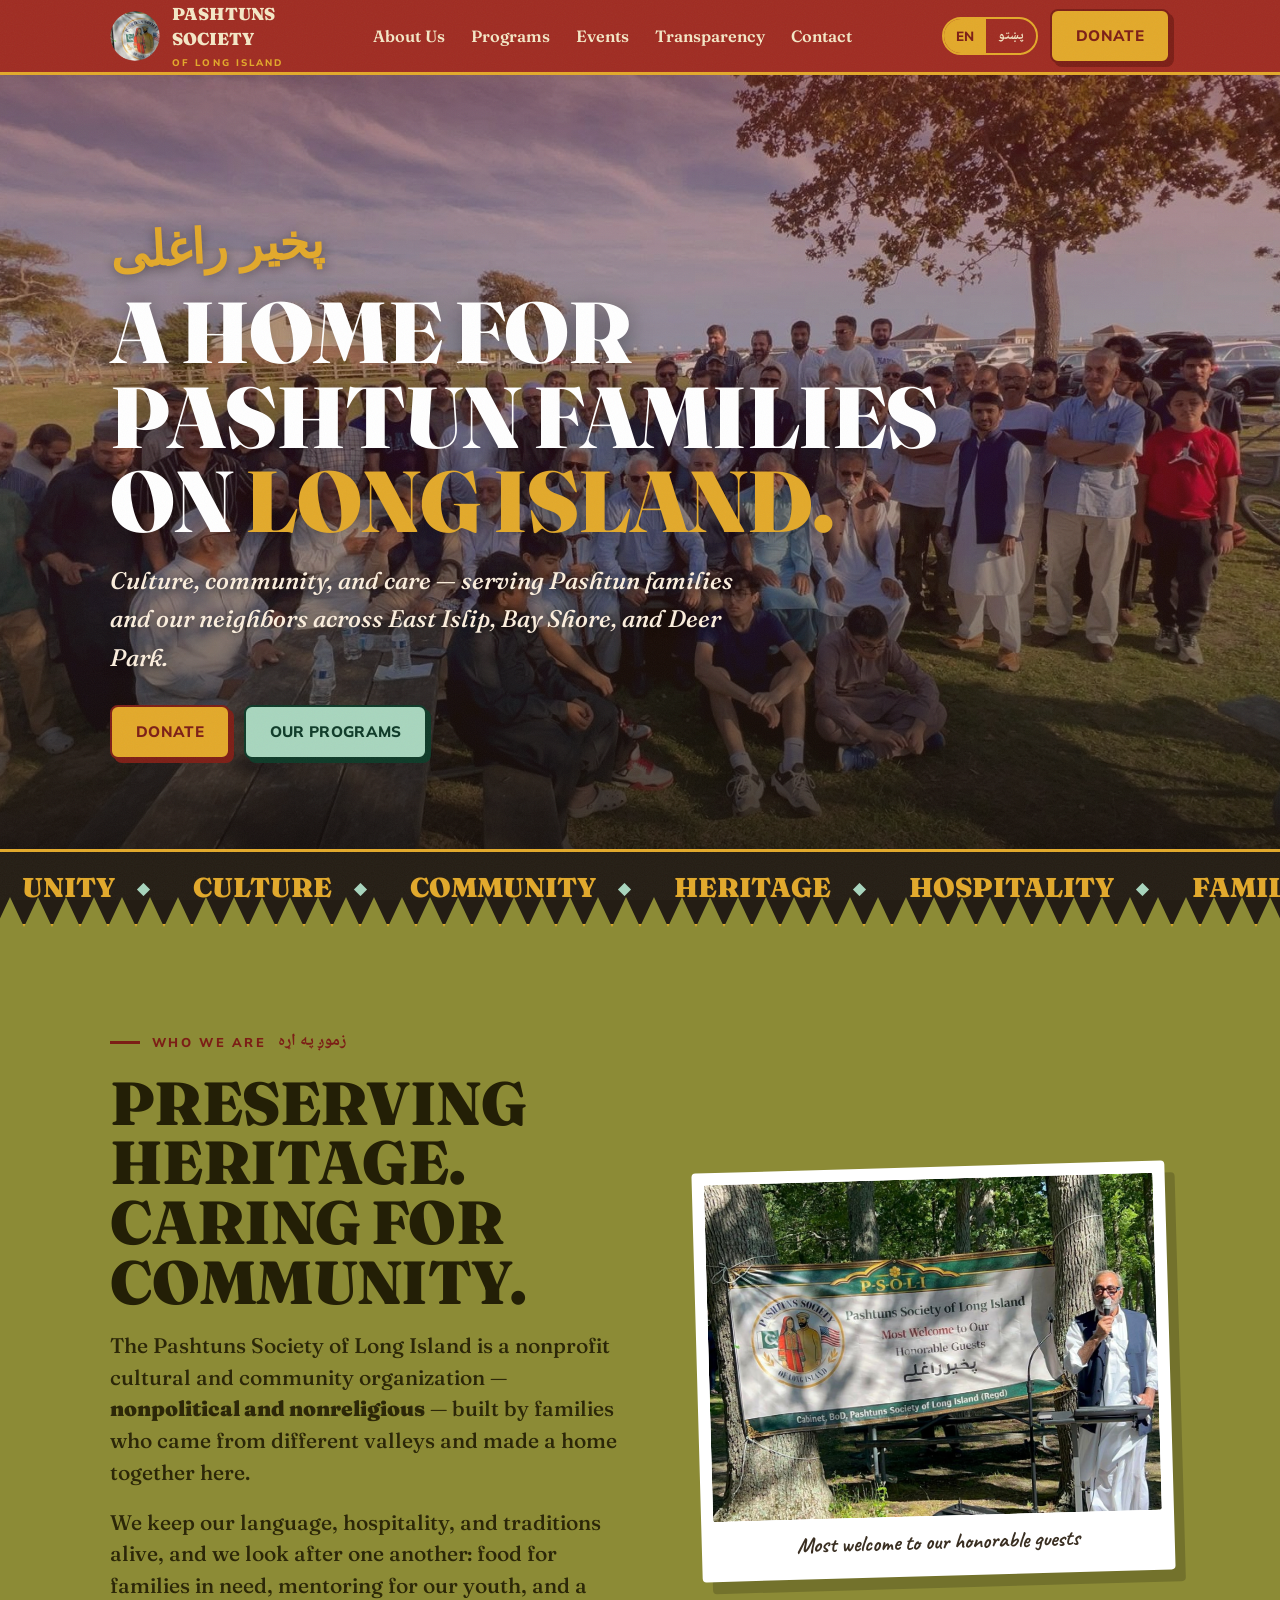
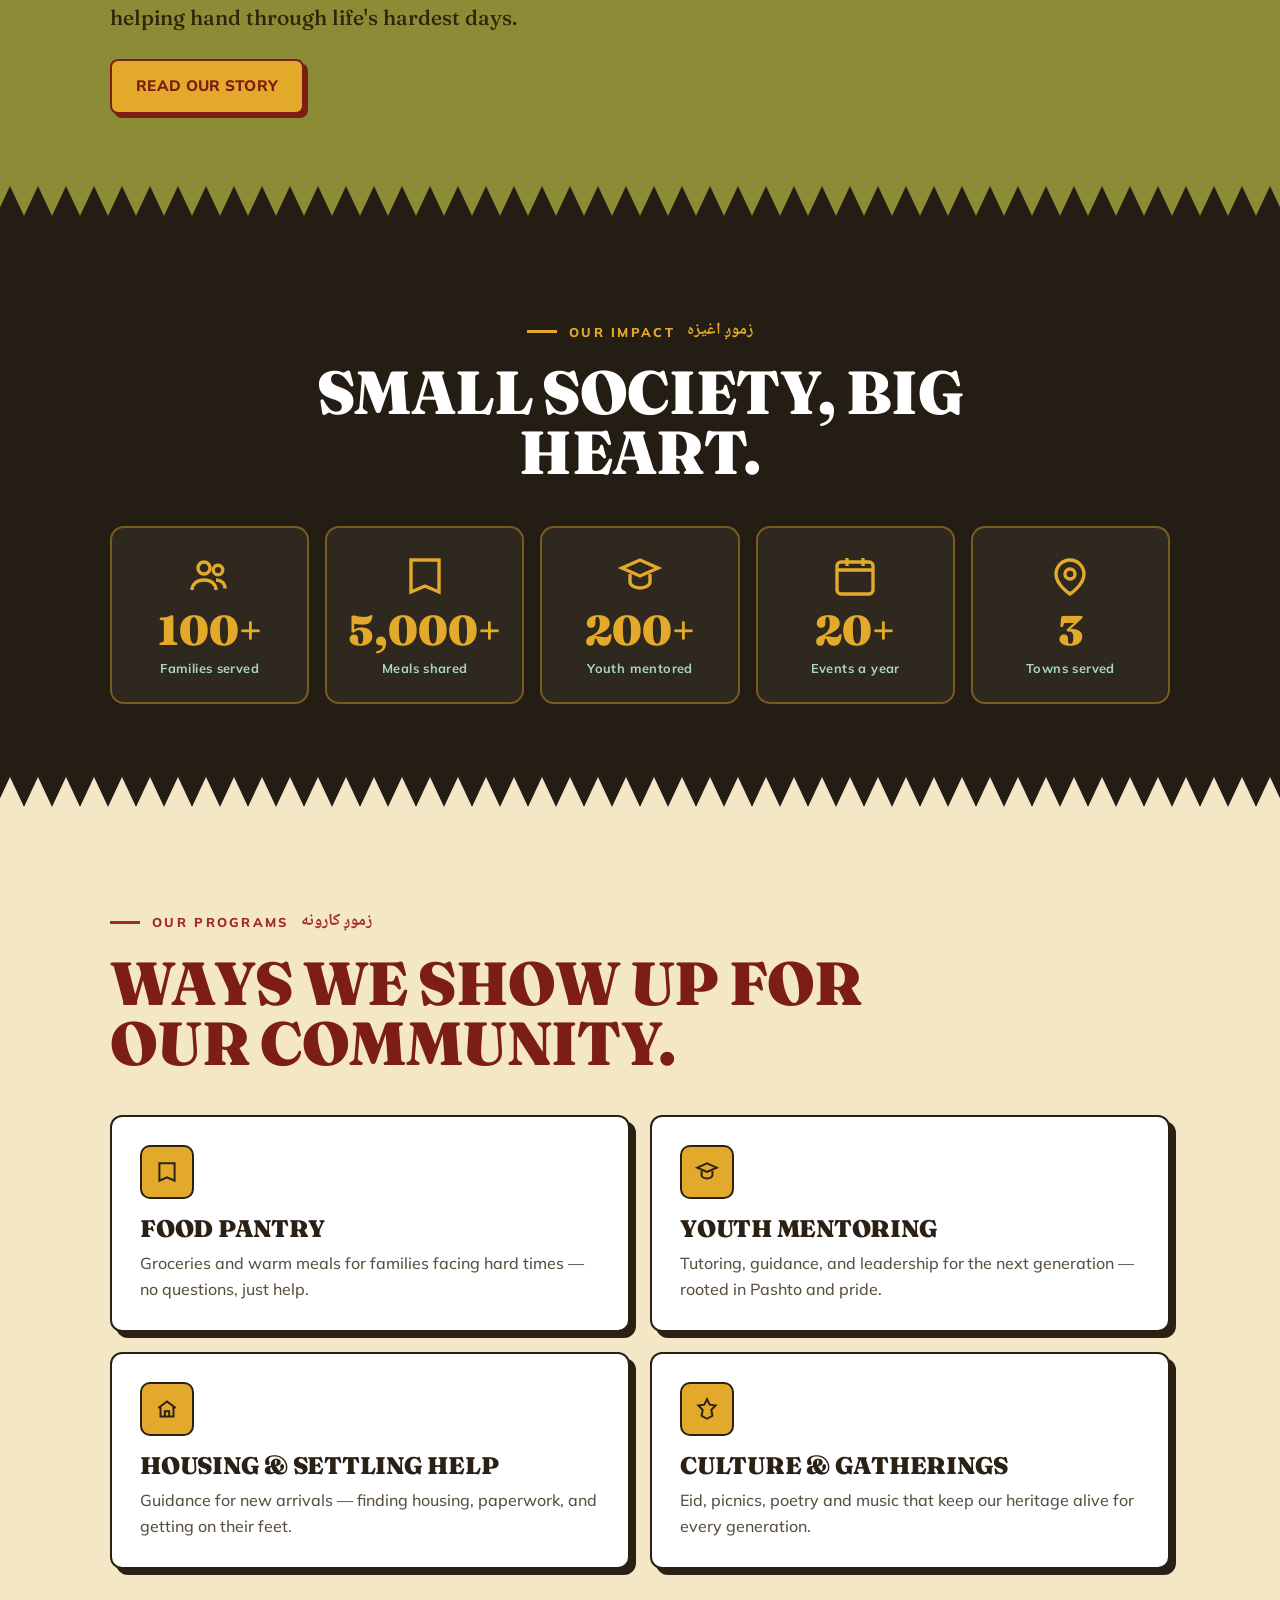
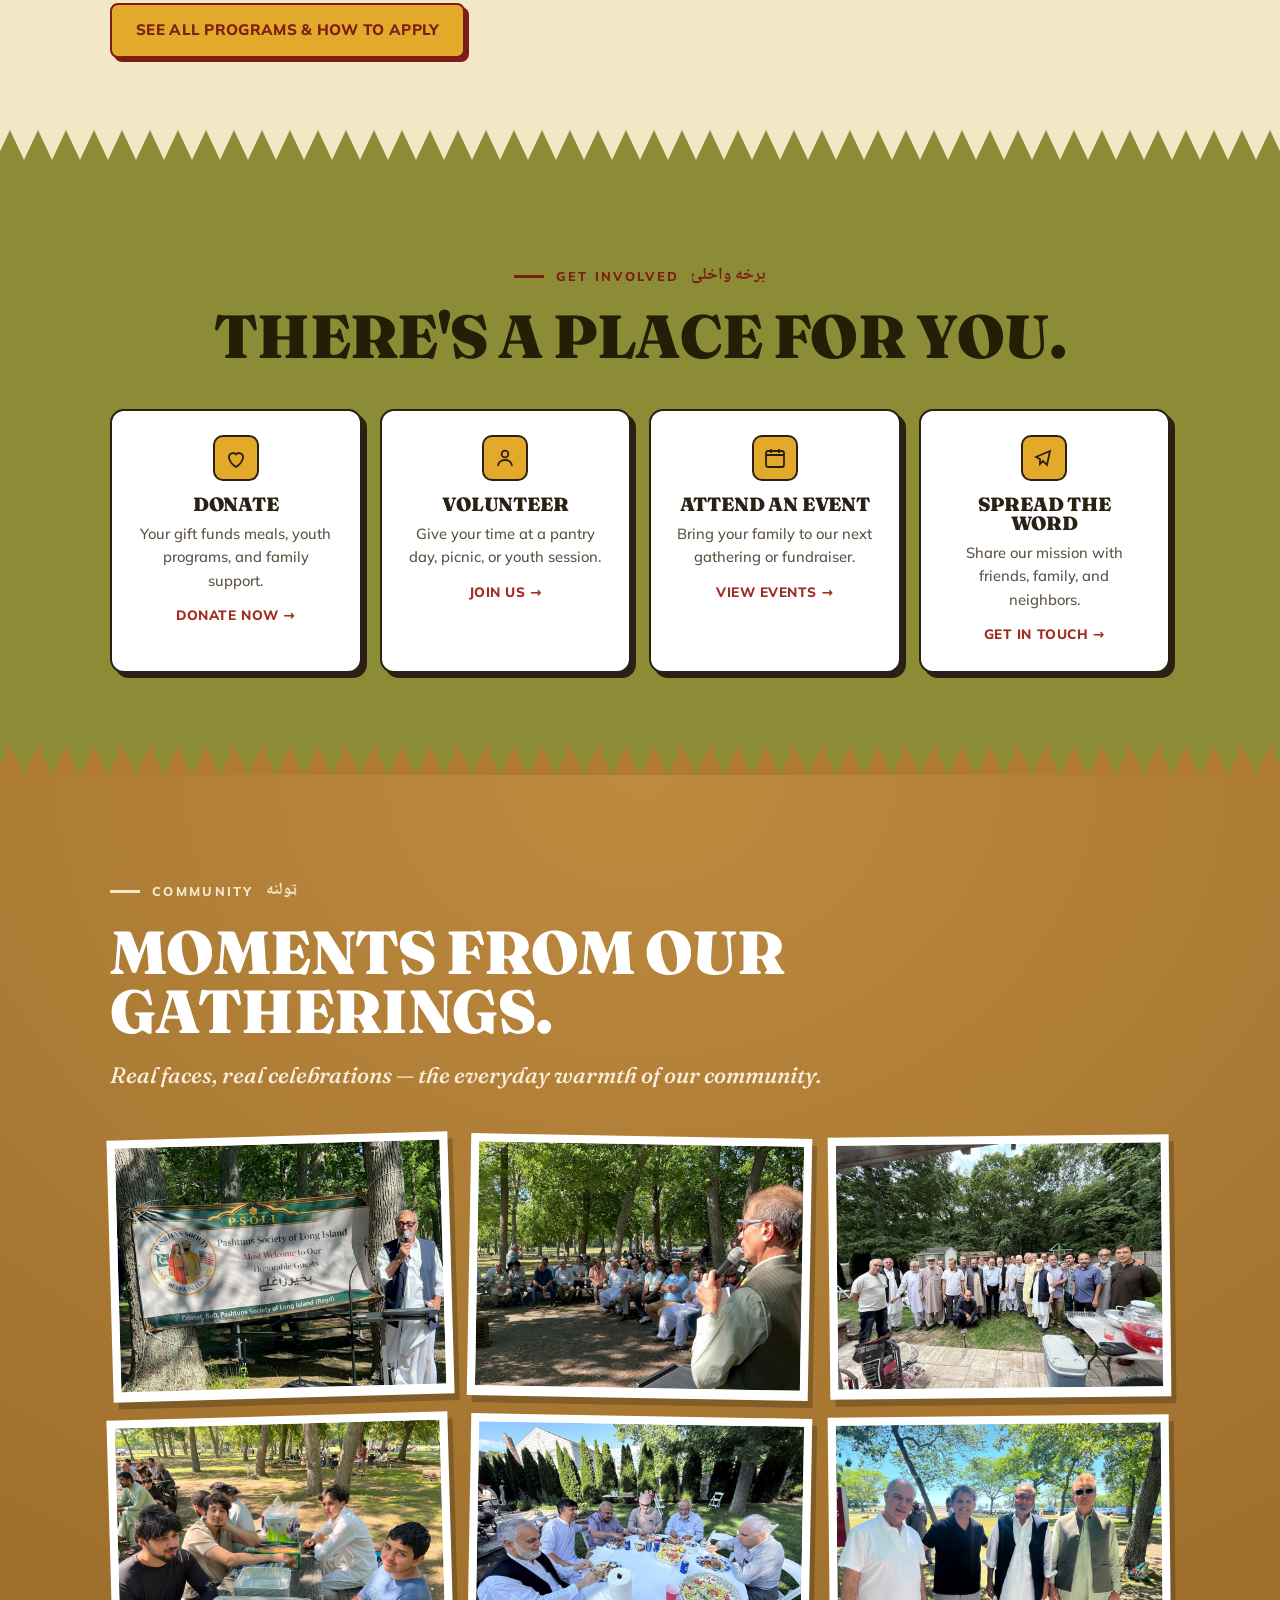
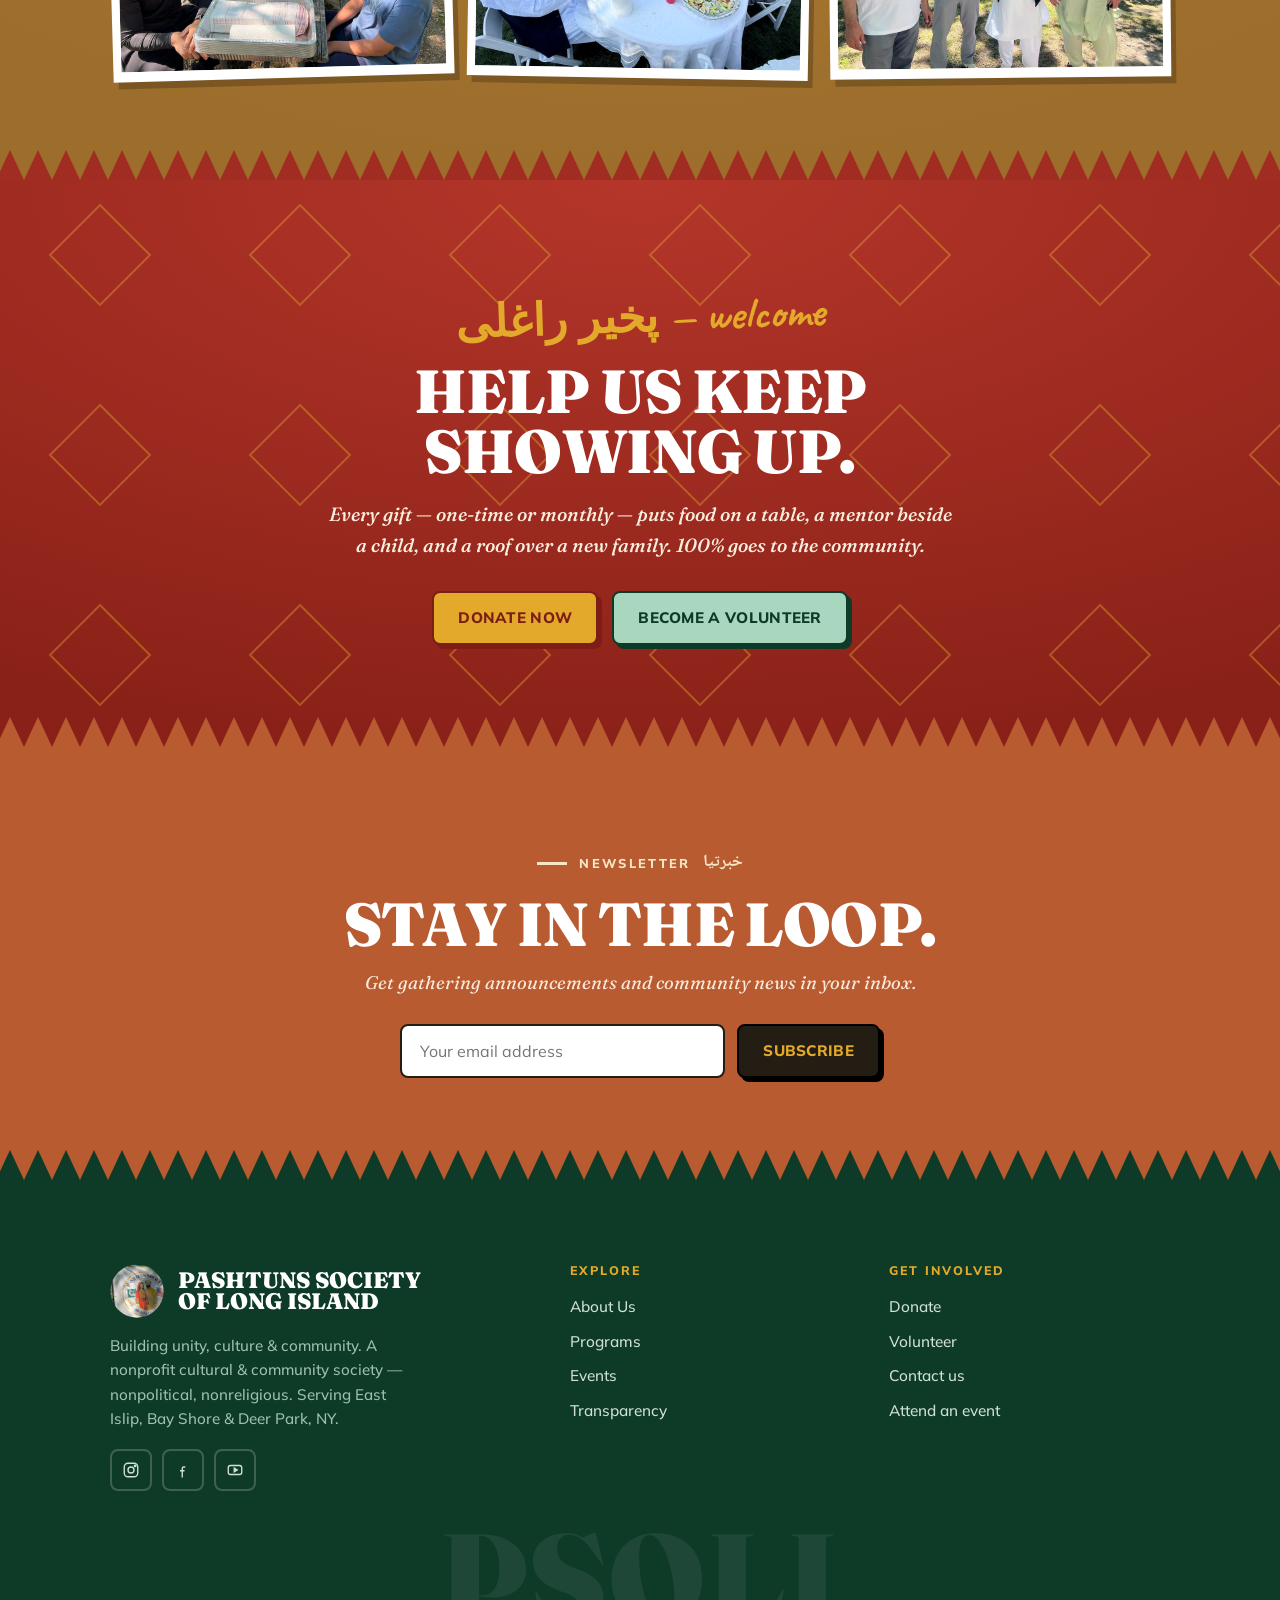
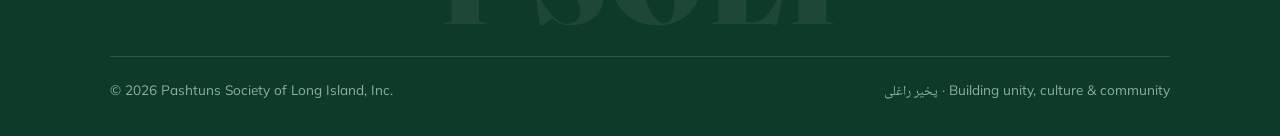
==== commit a69479e4: "Rebuild site: 7 pages, nonprofit structure, more photos" ====
--- a/index.html
+++ b/index.html
@@ -4,7 +4,7 @@
 <meta charset="UTF-8">
 <meta name="viewport" content="width=device-width, initial-scale=1, viewport-fit=cover">
 <title>Pashtuns Society of Long Island</title>
-<meta name="description" content="A home for Pashtun families on Long Island — keeping our language, hospitality, and heritage alive, together.">
+<meta name="description" content="A nonprofit serving Pashtun families and neighbors across East Islip, Bay Shore, and Deer Park — culture, community, and care on Long Island.">
 <link rel="preconnect" href="https://fonts.googleapis.com"><link rel="preconnect" href="https://fonts.gstatic.com" crossorigin>
 <link href="https://fonts.googleapis.com/css2?family=Fraunces:ital,opsz,wght@0,9..144,400;0,9..144,600;0,9..144,900;1,9..144,500;1,9..144,900&family=Mulish:wght@400;500;600;700;800&family=Caveat:wght@600;700&family=Noto+Naskh+Arabic:wght@500;600;700&display=swap" rel="stylesheet">
 <link rel="stylesheet" href="styles.css">
@@ -13,49 +13,44 @@
 <div class="progress" id="progress"></div>
 
 <nav class="overlay" id="overlay" aria-hidden="true">
-  <a href="index.html" data-en="Home" data-ps="کور">Home</a>
-  <a href="about.html" data-en="Who we are" data-ps="زموږ په اړه">Who we are</a>
-  <a href="programs.html" data-en="What we do" data-ps="زموږ کارونه">What we do</a>
-  <a href="events.html" data-en="Events" data-ps="پیښې">Events</a>
-  <a href="contact.html" data-en="Contact" data-ps="اړیکه">Contact</a>
-  <a href="contact.html#join" data-en="Become a member" data-ps="غړی شئ"><span class="ps">پخیر راغلی</span> Become a member</a>
+  <a href="index.html">Home</a>
+  <a href="about.html">About Us</a>
+  <a href="programs.html">Programs</a>
+  <a href="events.html">Events</a>
+  <a href="donate.html">Donate</a>
+  <a href="transparency.html">Transparency</a>
+  <a href="contact.html">Contact</a>
   <div class="overlay-foot">Pashtuns Society of Long Island, Inc.</div>
 </nav>
 
 <header>
   <div class="wrap nav">
-    <a class="brand" href="index.html" aria-label="PSOLI home">
-      <img class="seal" src="img/seal.png" alt="PSOLI seal">
-      <span><b>Pashtuns<br>Society</b><small>of Long Island</small></span>
-    </a>
+    <a class="brand" href="index.html" aria-label="PSOLI home"><img class="seal" src="img/seal.png" alt="PSOLI seal"><span><b>Pashtuns<br>Society</b><small>of Long Island</small></span></a>
     <div class="menu">
-      <a href="about.html" data-en="Who we are" data-ps="زموږ په اړه">Who we are</a>
-      <a href="programs.html" data-en="What we do" data-ps="زموږ کارونه">What we do</a>
-      <a href="events.html" data-en="Events" data-ps="پیښې">Events</a>
-      <a href="contact.html" data-en="Contact" data-ps="اړیکه">Contact</a>
+      <a href="about.html">About Us</a>
+      <a href="programs.html">Programs</a>
+      <a href="events.html">Events</a>
+      <a href="transparency.html">Transparency</a>
+      <a href="contact.html">Contact</a>
     </div>
     <div class="actions">
-      <div class="lang" role="group" aria-label="Language">
-        <button id="en" class="on" type="button">EN</button>
-        <button id="ps" type="button"><span class="ps">پښتو</span></button>
-      </div>
-      <a class="btn" href="contact.html#join"><span class="t" data-en="Become a member" data-ps="غړی شئ">Become a member</span></a>
+      <div class="lang" role="group" aria-label="Language"><button id="en" class="on" type="button">EN</button><button id="ps" type="button"><span class="ps">پښتو</span></button></div>
+      <a class="btn" href="donate.html">Donate</a>
       <button class="burger" id="burger" aria-label="Open menu" aria-controls="overlay" aria-expanded="false"><span></span><span></span><span></span></button>
     </div>
   </div>
 </header>
 
 <main>
-<!-- HERO -->
 <section class="hero">
   <div class="hero-img"><img src="img/hero.jpg" alt="Pashtuns Society of Long Island community gathering"></div>
   <div class="wrap">
     <span class="kick">پخیر راغلی</span>
-    <h1 data-en="A home for Pashtun families on Long Island." data-ps="د لانگ آیلنډ د پښتنو کورنیو لپاره یو کور.">A home for Pashtun families on <em>Long Island.</em></h1>
-    <p class="sub" data-en="We keep our language, hospitality, and heritage alive — together, one gathering at a time." data-ps="موږ خپله ژبه، میلمه پالنه او میراث ژوندی ساتو — یوځای.">We keep our language, hospitality, and heritage alive — together, one gathering at a time.</p>
+    <h1>A home for Pashtun families on <em>Long Island.</em></h1>
+    <p class="sub">Culture, community, and care — serving Pashtun families and our neighbors across East Islip, Bay Shore, and Deer Park.</p>
     <div class="hero-cta">
-      <a class="btn" href="contact.html#join">Become a member</a>
-      <a class="btn alt" href="events.html">See what's coming up</a>
+      <a class="btn" href="donate.html">Donate</a>
+      <a class="btn alt" href="programs.html">Our programs</a>
     </div>
   </div>
 </section>
@@ -71,9 +66,9 @@
   <div class="wrap mission">
     <div class="body reveal">
       <div class="tag-row"><span class="dash"></span>Who we are <span class="ps">زموږ په اړه</span></div>
-      <h2 class="big" data-en="We came from different valleys. We found each other here." data-ps="موږ له بیلابیلو درو راغلو. دلته یو بل ته ورسېدو.">We came from different valleys. We found each other here.</h2>
-      <p>The Pashtuns Society of Long Island is a family. We come from different cities and valleys, and we built a home together here on Long Island.</p>
-      <p>PSOLI exists so our children grow up knowing where they come from — <strong>the poetry, the food, the music, and the manners</strong> — and so we can stand beside one another as neighbors when it matters most.</p>
+      <h2 class="big">Preserving heritage. Caring for community.</h2>
+      <p>The Pashtuns Society of Long Island is a nonprofit cultural and community organization — <strong>nonpolitical and nonreligious</strong> — built by families who came from different valleys and made a home together here.</p>
+      <p>We keep our language, hospitality, and traditions alive, and we look after one another: food for families in need, mentoring for our youth, and a helping hand through life's hardest days.</p>
       <div class="hero-cta" style="margin-top:26px"><a class="btn" href="about.html">Read our story</a></div>
     </div>
     <div class="reveal">
@@ -82,21 +77,49 @@
   </div>
 </section>
 
+<!-- IMPACT -->
+<div class="zig c-charcoal" aria-hidden="true"></div>
+<section class="block istats">
+  <div class="wrap reveal">
+    <div class="tag-row"><span class="dash"></span>Our impact <span class="ps">زموږ اغیزه</span></div>
+    <h2 class="big">Small society, big heart.</h2>
+    <div class="istat-grid">
+      <div class="istat"><div class="ic"><svg viewBox="0 0 24 24" fill="none" stroke="currentColor" stroke-width="1.7"><circle cx="9" cy="8" r="3"/><circle cx="16" cy="9" r="2.4"/><path d="M3 19c0-3 2.5-5 6-5s6 2 6 5M15 14c2.6 0 4.5 1.7 4.5 4.2"/></svg></div><div class="num">100+</div><div class="lab">Families served</div></div>
+      <div class="istat"><div class="ic"><svg viewBox="0 0 24 24" fill="none" stroke="currentColor" stroke-width="1.7"><path d="M5 4h14v16l-7-3-7 3z"/></svg></div><div class="num">5,000+</div><div class="lab">Meals shared</div></div>
+      <div class="istat"><div class="ic"><svg viewBox="0 0 24 24" fill="none" stroke="currentColor" stroke-width="1.7"><path d="M12 4l9 4-9 4-9-4z"/><path d="M7 11v4c0 1.5 2.2 3 5 3s5-1.5 5-3v-4"/></svg></div><div class="num">200+</div><div class="lab">Youth mentored</div></div>
+      <div class="istat"><div class="ic"><svg viewBox="0 0 24 24" fill="none" stroke="currentColor" stroke-width="1.7"><rect x="3" y="5" width="18" height="16" rx="2"/><path d="M3 9h18M8 3v4M16 3v4"/></svg></div><div class="num">20+</div><div class="lab">Events a year</div></div>
+      <div class="istat"><div class="ic"><svg viewBox="0 0 24 24" fill="none" stroke="currentColor" stroke-width="1.7"><path d="M12 21s-7-4.5-7-10a7 7 0 0114 0c0 5.5-7 10-7 10z"/><circle cx="12" cy="11" r="2.5"/></svg></div><div class="num">3</div><div class="lab">Towns served</div></div>
+    </div>
+  </div>
+</section>
+
 <!-- PROGRAMS -->
-<div class="kilimband" aria-hidden="true"></div>
+<div class="zig c-cream" aria-hidden="true"></div>
 <section class="block programs">
   <div class="wrap">
-    <div class="reveal">
-      <div class="tag-row"><span class="dash"></span>What we do <span class="ps">زموږ کارونه</span></div>
-      <h2 class="big">Ways we keep our culture close.</h2>
+    <div class="reveal"><div class="tag-row"><span class="dash"></span>Our programs <span class="ps">زموږ کارونه</span></div><h2 class="big">Ways we show up for our community.</h2></div>
+    <div class="prog-grid">
+      <div class="prog reveal"><div class="pico"><svg viewBox="0 0 24 24" fill="none" stroke="currentColor" stroke-width="1.8"><path d="M5 4h14v16l-7-3-7 3z"/></svg></div><h3>Food pantry</h3><p>Groceries and warm meals for families facing hard times — no questions, just help.</p></div>
+      <div class="prog reveal"><div class="pico"><svg viewBox="0 0 24 24" fill="none" stroke="currentColor" stroke-width="1.8"><path d="M12 4l9 4-9 4-9-4z"/><path d="M7 11v4c0 1.5 2.2 3 5 3s5-1.5 5-3v-4"/></svg></div><h3>Youth mentoring</h3><p>Tutoring, guidance, and leadership for the next generation — rooted in Pashto and pride.</p></div>
+      <div class="prog reveal"><div class="pico"><svg viewBox="0 0 24 24" fill="none" stroke="currentColor" stroke-width="1.8"><path d="M4 11l8-6 8 6M6 10v9h12v-9M10 19v-5h4v5"/></svg></div><h3>Housing &amp; settling help</h3><p>Guidance for new arrivals — finding housing, paperwork, and getting on their feet.</p></div>
+      <div class="prog reveal"><div class="pico"><svg viewBox="0 0 24 24" fill="none" stroke="currentColor" stroke-width="1.8"><path d="M12 3l2.5 5 5.5.8-4 4 1 5.5L12 21l-5-2.7 1-5.5-4-4 5.5-.8z"/></svg></div><h3>Culture &amp; gatherings</h3><p>Eid, picnics, poetry and music that keep our heritage alive for every generation.</p></div>
     </div>
-    <div class="prog-grid">
-      <div class="prog reveal"><div class="pico"><svg viewBox="0 0 24 24" fill="none" stroke="currentColor" stroke-width="1.8"><path d="M12 3l2.5 5 5.5.8-4 4 1 5.5L12 21l-5-2.7 1-5.5-4-4 5.5-.8z"/></svg></div><h3>Cultural gatherings</h3><p>Eid celebrations, picnics, poetry and music that bring families together all year.</p></div>
-      <div class="prog reveal"><div class="pico"><svg viewBox="0 0 24 24" fill="none" stroke="currentColor" stroke-width="1.8"><path d="M4 6h16M4 6v13h16V6M4 6l8-3 8 3M9 19v-6h6v6"/></svg></div><h3>Language &amp; heritage</h3><p>Helping the next generation hold on to Pashto and the stories that come with it.</p></div>
-      <div class="prog reveal"><div class="pico"><svg viewBox="0 0 24 24" fill="none" stroke="currentColor" stroke-width="1.8"><path d="M12 21s-7-4.5-7-10a7 7 0 0114 0c0 5.5-7 10-7 10z"/><circle cx="12" cy="11" r="2.5"/></svg></div><h3>Community support</h3><p>Showing up for one another — new arrivals, weddings, hard times, everything between.</p></div>
-      <div class="prog reveal"><div class="pico"><svg viewBox="0 0 24 24" fill="none" stroke="currentColor" stroke-width="1.8"><path d="M4 5h11l3 3v11H4zM15 5v3h3M8 13h7M8 16h7"/></svg></div><h3>Preserving our stories</h3><p>Collecting photos, memories, and history so our journey here is never forgotten.</p></div>
+    <div class="hero-cta reveal" style="margin-top:34px"><a class="btn" href="programs.html">See all programs &amp; how to apply</a></div>
+  </div>
+</section>
+
+<!-- GET INVOLVED -->
+<div class="zig c-olive" aria-hidden="true"></div>
+<section class="block involve">
+  <div class="wrap reveal">
+    <div class="tag-row"><span class="dash"></span>Get involved <span class="ps">برخه واخلئ</span></div>
+    <h2 class="big">There's a place for you.</h2>
+    <div class="inv-grid">
+      <div class="inv"><div class="ic"><svg viewBox="0 0 24 24" fill="none" stroke="currentColor" stroke-width="1.8"><path d="M12 21s-7-4.5-7-10a4 4 0 017-2.6A4 4 0 0119 11c0 5.5-7 10-7 10z"/></svg></div><h3>Donate</h3><p>Your gift funds meals, youth programs, and family support.</p><a href="donate.html">Donate now →</a></div>
+      <div class="inv"><div class="ic"><svg viewBox="0 0 24 24" fill="none" stroke="currentColor" stroke-width="1.8"><circle cx="12" cy="8" r="3.4"/><path d="M5 20c0-3.6 3.1-6 7-6s7 2.4 7 6"/></svg></div><h3>Volunteer</h3><p>Give your time at a pantry day, picnic, or youth session.</p><a href="contact.html">Join us →</a></div>
+      <div class="inv"><div class="ic"><svg viewBox="0 0 24 24" fill="none" stroke="currentColor" stroke-width="1.8"><rect x="3" y="5" width="18" height="16" rx="2"/><path d="M3 9h18M8 3v4M16 3v4"/></svg></div><h3>Attend an event</h3><p>Bring your family to our next gathering or fundraiser.</p><a href="events.html">View events →</a></div>
+      <div class="inv"><div class="ic"><svg viewBox="0 0 24 24" fill="none" stroke="currentColor" stroke-width="1.8"><path d="M4 11l14-6-3 14-4-4-3 3v-5z"/></svg></div><h3>Spread the word</h3><p>Share our mission with friends, family, and neighbors.</p><a href="contact.html">Get in touch →</a></div>
     </div>
-    <div class="hero-cta reveal" style="margin-top:34px"><a class="btn" href="programs.html">More about what we do</a></div>
   </div>
 </section>
 
@@ -104,11 +127,7 @@
 <div class="zig c-bronze" aria-hidden="true"></div>
 <section class="block moments">
   <div class="wrap">
-    <div class="reveal">
-      <div class="tag-row"><span class="dash"></span>Community <span class="ps">ټولنه</span></div>
-      <h2 class="big">Moments from our gatherings.</h2>
-      <p class="lead">Real faces, real celebrations — the everyday warmth of our community on Long Island.</p>
-    </div>
+    <div class="reveal"><div class="tag-row"><span class="dash"></span>Community <span class="ps">ټولنه</span></div><h2 class="big">Moments from our gatherings.</h2><p class="lead">Real faces, real celebrations — the everyday warmth of our community.</p></div>
     <div class="gal">
       <figure class="reveal"><div class="ph"><img src="img/g1.jpg" alt="PSOLI banner at a community gathering" loading="lazy"></div></figure>
       <figure class="reveal"><div class="ph"><img src="img/g2.jpg" alt="Community members listening to a speaker" loading="lazy"></div></figure>
@@ -120,45 +139,14 @@
   </div>
 </section>
 
-<!-- STATS -->
-<div class="zig c-charcoal" aria-hidden="true"></div>
-<section class="block stats reveal">
-  <div class="wrap">
-    <div class="stat"><div class="num">—</div><div class="cap">Member families<span class="ps">غړي کورنۍ</span></div></div>
-    <div class="stat"><div class="num">—</div><div class="cap">Events each year<span class="ps">کلنۍ پیښې</span></div></div>
-    <div class="stat"><div class="num">Est. —</div><div class="cap">Serving Long Island<span class="ps">لانگ آیلنډ</span></div></div>
-  </div>
-</section>
-
-<!-- EVENTS -->
-<div class="zig c-mint" aria-hidden="true"></div>
-<section class="block events">
-  <div class="wrap">
-    <div class="reveal">
-      <div class="tag-row"><span class="dash"></span>Events <span class="ps">پیښې</span></div>
-      <h2 class="big">A carnival call: what's coming up.</h2>
-      <p class="lead">Example layout — real dates and details drop straight in.</p>
-    </div>
-    <div class="ev-grid reveal">
-      <div class="ev"><div class="date">— Month</div><h3>Summer family picnic</h3><p>Long Island · Open to all families</p></div>
-      <div class="ev"><div class="date">— Month</div><h3>Eid gathering</h3><p>Food, music, and community</p></div>
-      <div class="ev"><div class="date">— Month</div><h3>Youth Pashto circle</h3><p>For our children</p></div>
-    </div>
-    <div class="hero-cta reveal" style="justify-content:center;margin-top:36px"><a class="btn" href="events.html">See all events</a></div>
-  </div>
-</section>
-
-<!-- JOIN -->
+<!-- DONATE BAND -->
 <div class="zig c-red" aria-hidden="true"></div>
-<section class="block join" id="join">
+<section class="block join">
   <div class="wrap reveal">
     <span class="script">پخیر راغلی — welcome</span>
-    <h2 class="big">Join the society. Be part of the family.</h2>
-    <p>Membership keeps our gatherings going and our heritage alive for the next generation. Everyone is welcome.</p>
-    <div class="hero-cta">
-      <a class="btn" href="contact.html#join">Become a member</a>
-      <a class="btn alt" href="contact.html">Contact us</a>
-    </div>
+    <h2 class="big">Help us keep showing up.</h2>
+    <p>Every gift — one-time or monthly — puts food on a table, a mentor beside a child, and a roof over a new family. 100% goes to the community.</p>
+    <div class="hero-cta"><a class="btn" href="donate.html">Donate now</a><a class="btn alt" href="contact.html">Become a volunteer</a></div>
   </div>
 </section>
 
@@ -169,10 +157,7 @@
     <div class="tag-row"><span class="dash"></span>Newsletter <span class="ps">خبرتیا</span></div>
     <h2 class="big">Stay in the loop.</h2>
     <p>Get gathering announcements and community news in your inbox.</p>
-    <form onsubmit="return false">
-      <input type="email" placeholder="Your email address" aria-label="Email address">
-      <button class="btn dark" type="submit">Subscribe</button>
-    </form>
+    <form onsubmit="return false"><input type="email" placeholder="Your email address" aria-label="Email address"><button class="btn dark" type="submit">Subscribe</button></form>
   </div>
 </section>
 </main>
@@ -183,21 +168,18 @@
     <div class="foot-grid">
       <div>
         <div class="foot-brand"><img class="seal" src="img/seal.png" alt="PSOLI seal"><b>Pashtuns Society<br>of Long Island</b></div>
-        <p class="foot-tag">Building unity, culture &amp; community. A nonprofit cultural society — nonpolitical, nonreligious.</p>
+        <p class="foot-tag">Building unity, culture &amp; community. A nonprofit cultural &amp; community society — nonpolitical, nonreligious. Serving East Islip, Bay Shore &amp; Deer Park, NY.</p>
         <div class="socials">
           <a href="#" aria-label="Instagram"><svg viewBox="0 0 24 24" fill="none" stroke="currentColor" stroke-width="1.8"><rect x="3" y="3" width="18" height="18" rx="5"/><circle cx="12" cy="12" r="4"/><circle cx="17.5" cy="6.5" r="1" fill="currentColor"/></svg></a>
           <a href="#" aria-label="Facebook"><svg viewBox="0 0 24 24" fill="none" stroke="currentColor" stroke-width="1.8"><path d="M15 8h-2a2 2 0 00-2 2v12M8 13h6"/></svg></a>
           <a href="#" aria-label="YouTube"><svg viewBox="0 0 24 24" fill="none" stroke="currentColor" stroke-width="1.8"><rect x="3" y="6" width="18" height="12" rx="3"/><path d="M11 9.5l4 2.5-4 2.5z" fill="currentColor"/></svg></a>
         </div>
       </div>
-      <div><h4>Explore</h4><a href="about.html">Who we are</a><a href="programs.html">What we do</a><a href="events.html">Events</a><a href="contact.html">Contact</a></div>
-      <div><h4>Get in touch</h4><a href="contact.html">Long Island, New York</a><a href="contact.html#join">Become a member</a><a href="contact.html">Email us</a></div>
+      <div><h4>Explore</h4><a href="about.html">About Us</a><a href="programs.html">Programs</a><a href="events.html">Events</a><a href="transparency.html">Transparency</a></div>
+      <div><h4>Get involved</h4><a href="donate.html">Donate</a><a href="contact.html">Volunteer</a><a href="contact.html">Contact us</a><a href="events.html">Attend an event</a></div>
     </div>
     <div class="foot-wordmark">PSOLI</div>
-    <div class="foot-base">
-      <span>© <span id="yr"></span> Pashtuns Society of Long Island, Inc.</span>
-      <span><span class="ps">پخیر راغلی</span> · Building unity, culture &amp; community</span>
-    </div>
+    <div class="foot-base"><span>© <span id="yr"></span> Pashtuns Society of Long Island, Inc.</span><span><span class="ps">پخیر راغلی</span> · Building unity, culture &amp; community</span></div>
   </div>
 </footer>
 <script src="script.js"></script>
--- a/styles.css
+++ b/styles.css
@@ -244,3 +244,73 @@
   .join .hero-cta{align-items:center} .hero-cta .btn,.join .hero-cta .btn{width:100%;justify-content:center;max-width:340px}
 }
 @media(prefers-reduced-motion:reduce){*{animation:none!important;transition:none!important}.reveal{opacity:1;transform:none}}
+
+/* ===== v2 components: impact icons, get-involved, programs detail, donate, financials ===== */
+.istats{background:var(--charcoal);color:var(--cream)}
+.istats .tag-row{color:var(--gold);justify-content:center}.istats h2{color:#fff;margin:0 auto;text-align:center}
+.istat-grid{display:grid;grid-template-columns:repeat(5,1fr);gap:16px;margin-top:44px}
+.istat{background:rgba(255,255,255,.05);border:2px solid rgba(227,169,42,.4);border-radius:14px;padding:24px 14px;text-align:center}
+.istat .ic{width:48px;height:48px;margin:0 auto 12px;color:var(--gold)}.istat .ic svg{width:48px;height:48px}
+.istat .num{font-family:"Fraunces";font-weight:900;font-size:clamp(1.8rem,4vw,2.6rem);color:var(--gold);line-height:.9}
+.istat .lab{margin-top:8px;font-weight:700;font-size:.8rem;letter-spacing:.03em;color:var(--mint)}
+
+.involve{background:var(--olive)}.involve .tag-row{color:var(--red-deep);justify-content:center}.involve h2{color:#231f06;margin:0 auto;text-align:center}
+.inv-grid{display:grid;grid-template-columns:repeat(4,1fr);gap:18px;margin-top:42px}
+.inv{background:#fff;border:2.5px solid var(--ink);border-radius:14px;padding:24px;box-shadow:5px 5px 0 var(--ink);transition:transform .2s var(--ease),box-shadow .2s var(--ease);text-align:center}
+.inv:hover{transform:translate(-3px,-3px);box-shadow:8px 8px 0 var(--ink)}
+.inv .ic{width:46px;height:46px;border-radius:10px;background:var(--gold);border:2.5px solid var(--ink);display:grid;place-items:center;margin:0 auto 14px;color:var(--ink)}.inv .ic svg{width:24px;height:24px}
+.inv h3{font-size:1.2rem;text-transform:uppercase;color:var(--ink)}.inv p{margin-top:8px;color:#5a5040;font-weight:500;font-size:.92rem}
+.inv a{display:inline-block;margin-top:12px;font-weight:800;color:var(--red);font-size:.85rem;text-transform:uppercase;letter-spacing:.04em}
+
+/* program detail blocks */
+.progdetail{background:var(--cream)}
+.pblock{display:grid;grid-template-columns:1fr 1fr;gap:clamp(26px,5vw,54px);align-items:center;padding:clamp(34px,5vw,52px) 0;border-bottom:2px dashed rgba(36,29,20,.2)}
+.pblock:last-child{border-bottom:0}
+.pblock:nth-child(even) .pmedia{order:2}
+.pmedia{border-radius:14px;overflow:hidden;border:3px solid var(--ink);box-shadow:8px 8px 0 var(--ink);aspect-ratio:4/3}
+.pmedia img{width:100%;height:100%;object-fit:cover}
+.pbody h3{font-size:clamp(1.6rem,4vw,2.3rem);text-transform:uppercase;color:var(--red-deep)}
+.pbody .ptag{display:inline-block;background:var(--gold);color:var(--red-deep);font-weight:800;font-size:.72rem;letter-spacing:.1em;text-transform:uppercase;padding:5px 12px;border-radius:999px;border:2px solid var(--red-deep);margin-bottom:12px}
+.pbody p{margin-top:10px;color:#4b4232;font-weight:500;font-size:1.04rem}
+.pmeta{margin-top:18px;display:grid;gap:10px}
+.pmeta .r{display:flex;gap:10px;align-items:flex-start;font-size:.96rem}
+.pmeta .r b{font-family:"Fraunces";color:var(--ink);min-width:104px;display:inline-block}
+.pmeta .r span{color:#4b4232;font-weight:600}
+
+/* donate */
+.donate{background:var(--cream)}
+.don-grid{display:grid;grid-template-columns:1.05fr .95fr;gap:clamp(28px,5vw,56px);align-items:start;margin-top:10px}
+.don-card{background:#fff;border:3px solid var(--ink);border-radius:16px;box-shadow:8px 8px 0 var(--ink);padding:28px}
+.don-toggle{display:flex;background:var(--cream);border:2.5px solid var(--ink);border-radius:10px;overflow:hidden;margin-bottom:20px}
+.don-toggle button{flex:1;padding:12px;border:0;background:none;font-family:"Fraunces";font-weight:900;font-size:1rem;cursor:pointer;color:var(--ink);text-transform:uppercase}
+.don-toggle button.on{background:var(--red);color:var(--cream)}
+.amts{display:grid;grid-template-columns:repeat(3,1fr);gap:12px}
+.amts button{padding:16px 8px;border:2.5px solid var(--ink);border-radius:10px;background:var(--cream);font-family:"Fraunces";font-weight:900;font-size:1.25rem;color:var(--ink);cursor:pointer;transition:transform .12s var(--ease)}
+.amts button:hover{transform:translateY(-2px)}.amts button.on{background:var(--gold);box-shadow:3px 3px 0 var(--red-deep)}
+.zelle{margin-top:22px;background:var(--mint);border:2.5px solid var(--green-deep);border-radius:12px;padding:18px}
+.zelle b{font-family:"Fraunces";color:var(--green-deep);font-size:1.15rem;display:block;margin-bottom:6px}
+.zelle .addr{font-family:"Mulish";font-weight:800;background:#fff;border:2px solid var(--green-deep);border-radius:8px;padding:10px 14px;margin-top:8px;color:var(--ink);display:flex;justify-content:space-between;align-items:center;gap:10px;word-break:break-all}
+.zelle .addr button{border:0;background:var(--green-deep);color:#fff;font-weight:800;padding:7px 12px;border-radius:6px;cursor:pointer;font-family:inherit;flex:none}
+.usegrid{display:grid;gap:14px;margin-top:4px}
+.use{display:flex;gap:14px;align-items:flex-start;background:#fff;border:2.5px solid var(--ink);border-radius:12px;padding:18px;box-shadow:4px 4px 0 var(--ink)}
+.use .ic{width:42px;height:42px;flex:none;border-radius:9px;background:var(--gold);border:2px solid var(--ink);display:grid;place-items:center;color:var(--ink)}.use .ic svg{width:22px;height:22px}
+.use b{font-family:"Fraunces";font-size:1.15rem;color:var(--red-deep);display:block}.use span{color:#5a5040;font-weight:500;font-size:.95rem}
+
+/* financials / transparency */
+.fin{background:var(--cream)}
+.fin-cards{display:grid;grid-template-columns:repeat(3,1fr);gap:18px;margin-top:10px}
+.fin-card{background:#fff;border:2.5px solid var(--ink);border-radius:14px;padding:24px;box-shadow:5px 5px 0 var(--ink)}
+.fin-card .ic{width:44px;height:44px;border-radius:10px;background:var(--olive);display:grid;place-items:center;color:#fff;margin-bottom:14px}.fin-card .ic svg{width:24px;height:24px}
+.fin-card h3{font-size:1.2rem;text-transform:uppercase;color:var(--ink)}
+.fin-card p{margin-top:8px;color:#5a5040;font-weight:500;font-size:.95rem}
+.fin-card .doc{margin-top:14px;display:inline-flex;align-items:center;gap:8px;font-weight:800;font-size:.85rem;color:var(--red);text-transform:uppercase;letter-spacing:.03em;border:2px solid var(--red);border-radius:8px;padding:8px 12px}
+.bar{background:#fff;border:2.5px solid var(--ink);border-radius:14px;padding:26px;box-shadow:6px 6px 0 var(--ink);margin-top:30px}
+.bar h3{font-size:1.3rem;text-transform:uppercase;color:var(--red-deep);margin-bottom:18px}
+.barrow{display:flex;align-items:center;gap:14px;margin-bottom:14px}
+.barrow .nm{min-width:160px;font-weight:700;color:var(--ink);font-size:.95rem}
+.barrow .track{flex:1;height:24px;background:var(--cream);border:2px solid var(--ink);border-radius:999px;overflow:hidden}
+.barrow .fill{display:block;height:100%;border-radius:999px}
+.barrow .pct{min-width:48px;text-align:right;font-family:"Fraunces";font-weight:900;color:var(--ink)}
+
+.rsvp{background:var(--mint);color:var(--green-deep)}
+.timeline .ev{text-align:left;display:grid;grid-template-columns:auto 1fr;gap:20px;align-items:center}
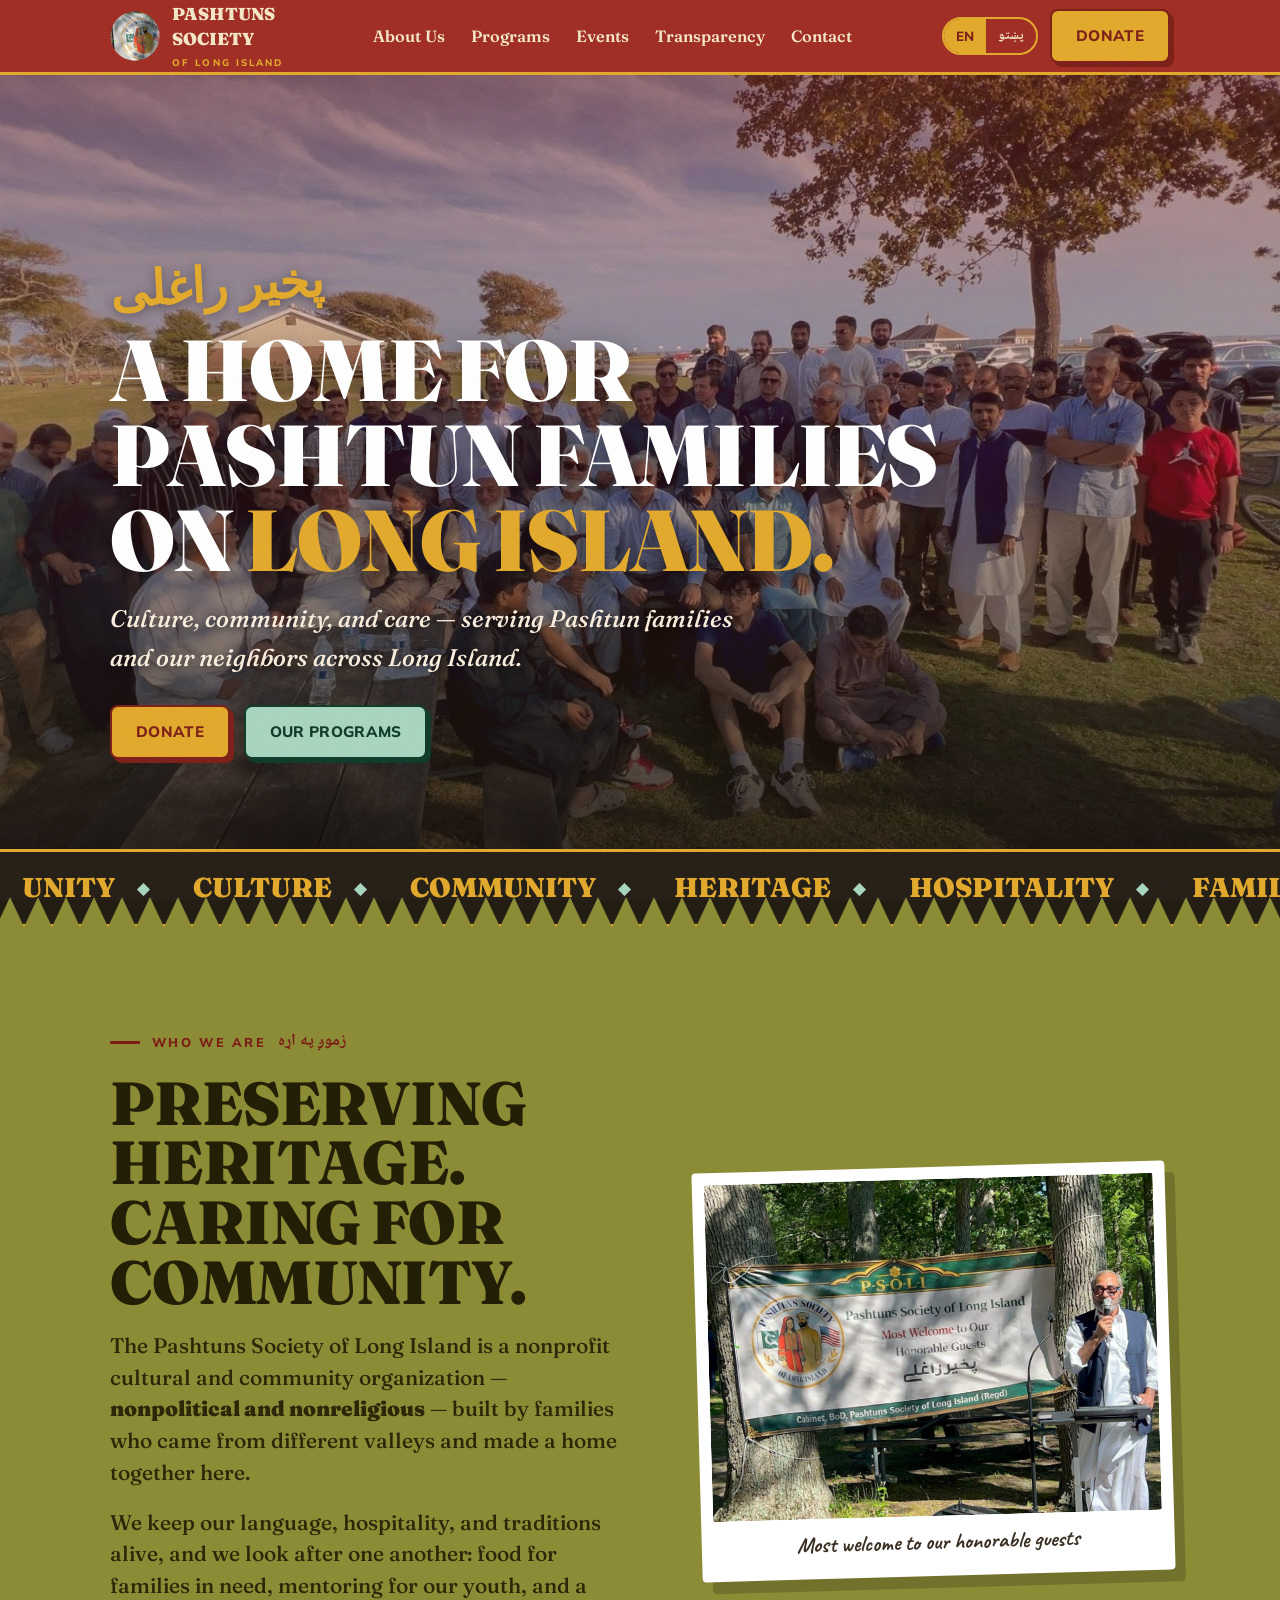
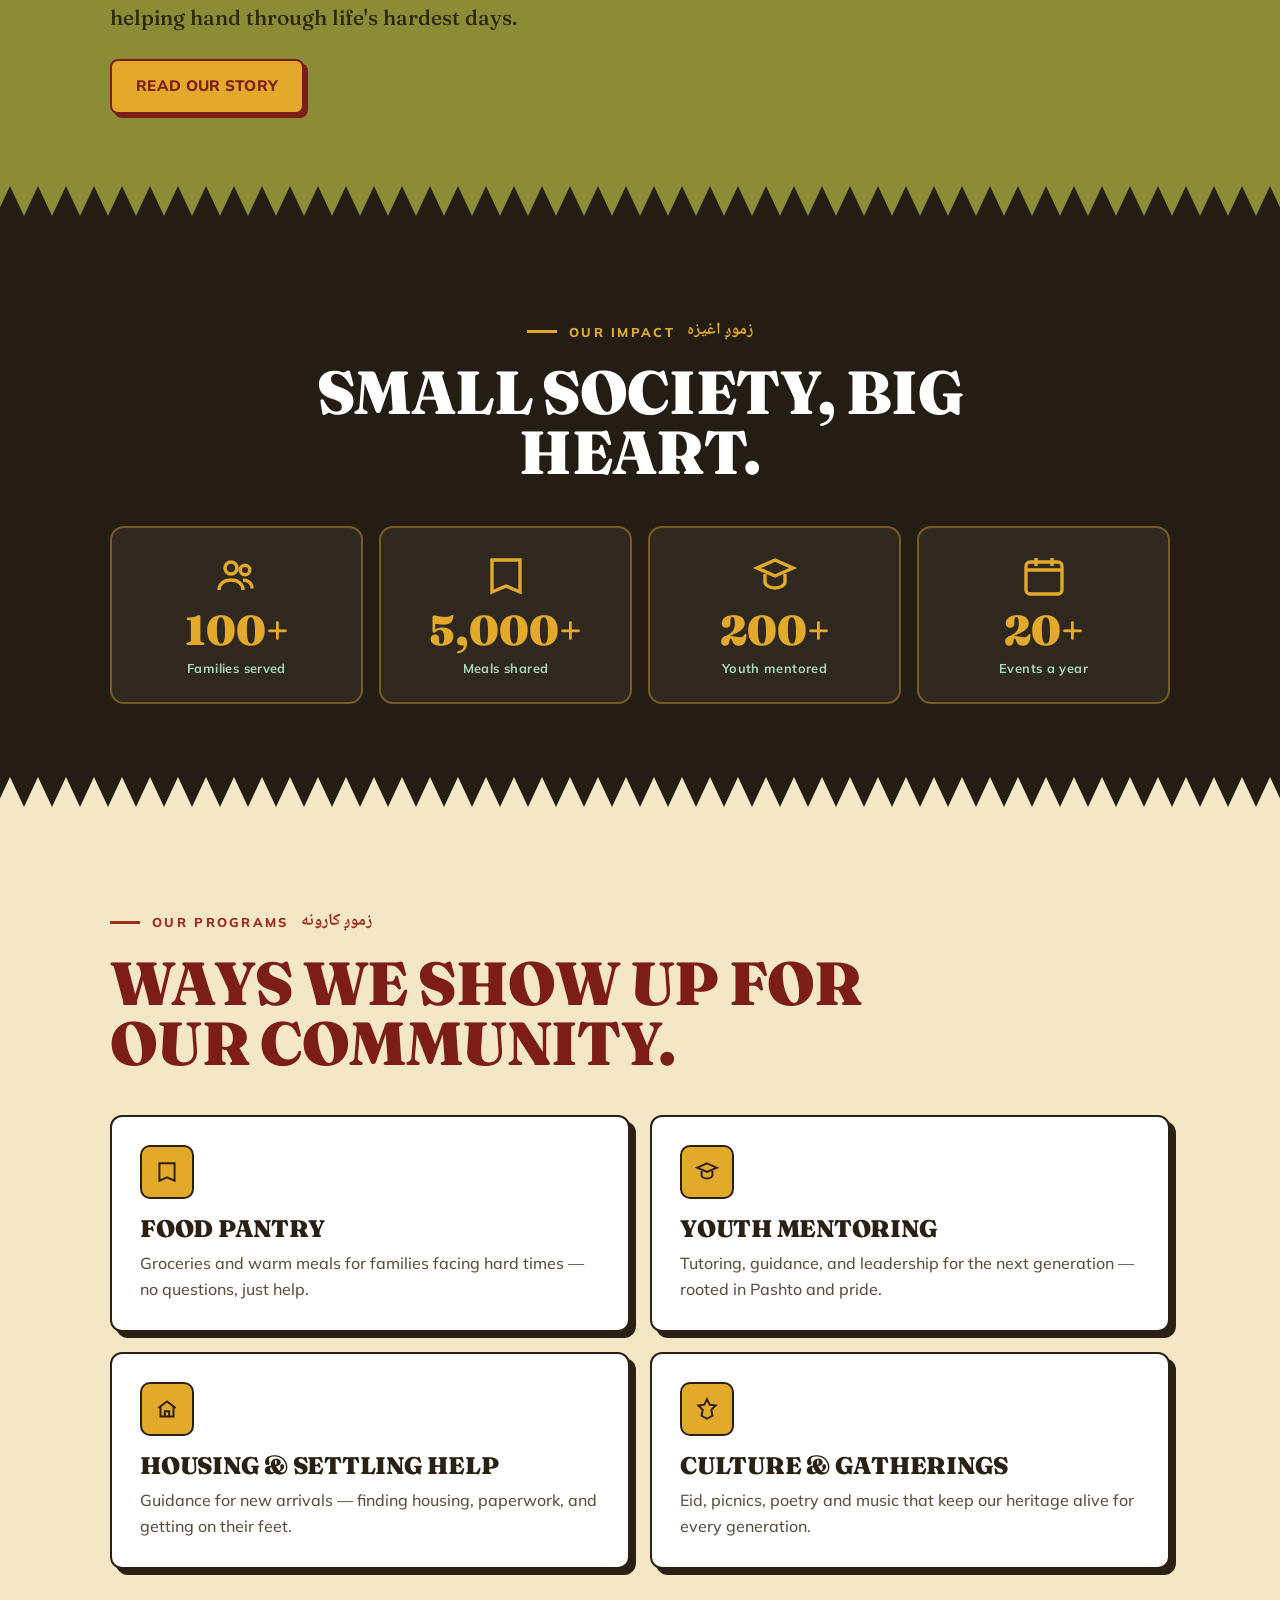
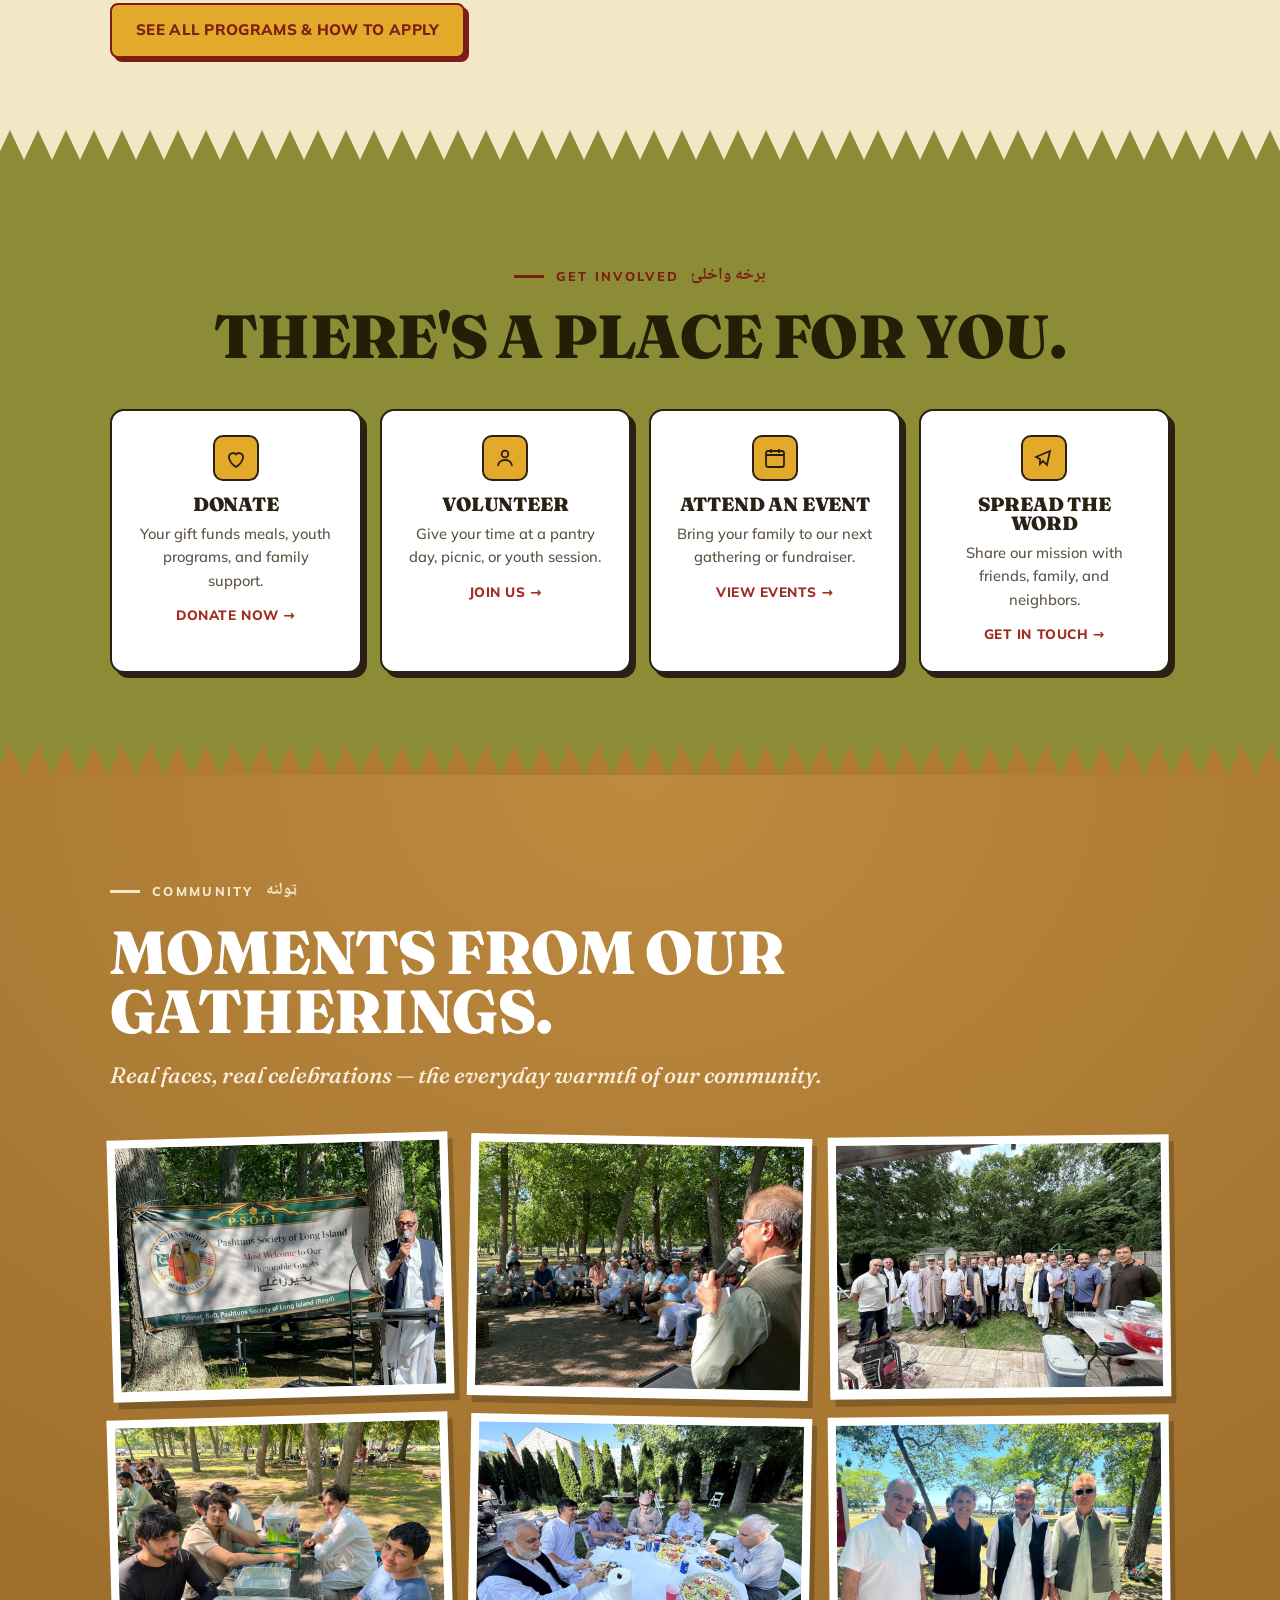
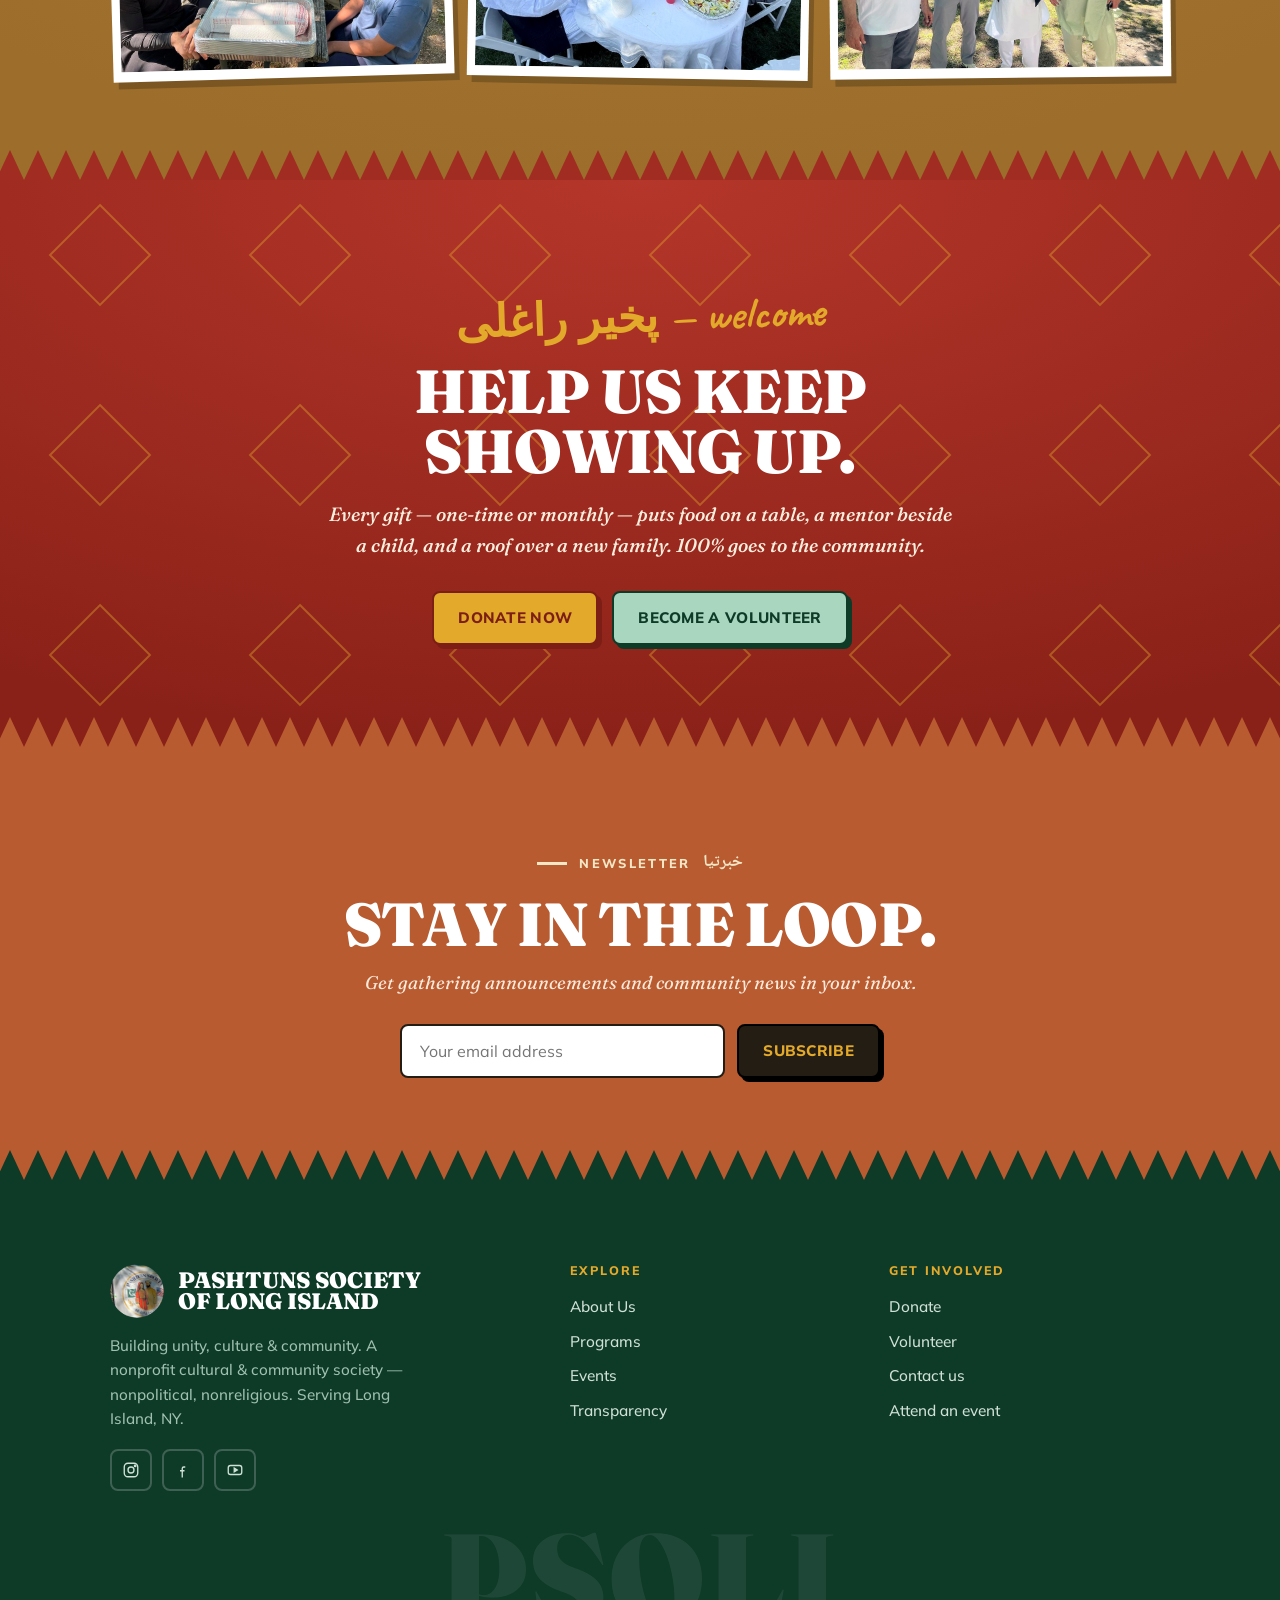
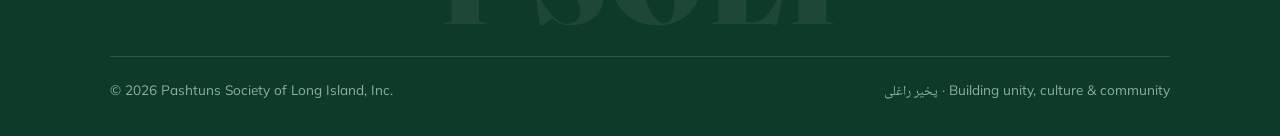
==== commit 67b39165: "Content update: Long Island-wide, TBD hours, newspaper, videos, cleanup" ====
--- a/index.html
+++ b/index.html
@@ -4,7 +4,7 @@
 <meta charset="UTF-8">
 <meta name="viewport" content="width=device-width, initial-scale=1, viewport-fit=cover">
 <title>Pashtuns Society of Long Island</title>
-<meta name="description" content="A nonprofit serving Pashtun families and neighbors across East Islip, Bay Shore, and Deer Park — culture, community, and care on Long Island.">
+<meta name="description" content="A nonprofit serving Pashtun families and neighbors across Long Island — culture, community, and care.">
 <link rel="preconnect" href="https://fonts.googleapis.com"><link rel="preconnect" href="https://fonts.gstatic.com" crossorigin>
 <link href="https://fonts.googleapis.com/css2?family=Fraunces:ital,opsz,wght@0,9..144,400;0,9..144,600;0,9..144,900;1,9..144,500;1,9..144,900&family=Mulish:wght@400;500;600;700;800&family=Caveat:wght@600;700&family=Noto+Naskh+Arabic:wght@500;600;700&display=swap" rel="stylesheet">
 <link rel="stylesheet" href="styles.css">
@@ -47,7 +47,7 @@
   <div class="wrap">
     <span class="kick">پخیر راغلی</span>
     <h1>A home for Pashtun families on <em>Long Island.</em></h1>
-    <p class="sub">Culture, community, and care — serving Pashtun families and our neighbors across East Islip, Bay Shore, and Deer Park.</p>
+    <p class="sub">Culture, community, and care — serving Pashtun families and our neighbors across Long Island.</p>
     <div class="hero-cta">
       <a class="btn" href="donate.html">Donate</a>
       <a class="btn alt" href="programs.html">Our programs</a>
@@ -88,7 +88,6 @@
       <div class="istat"><div class="ic"><svg viewBox="0 0 24 24" fill="none" stroke="currentColor" stroke-width="1.7"><path d="M5 4h14v16l-7-3-7 3z"/></svg></div><div class="num">5,000+</div><div class="lab">Meals shared</div></div>
       <div class="istat"><div class="ic"><svg viewBox="0 0 24 24" fill="none" stroke="currentColor" stroke-width="1.7"><path d="M12 4l9 4-9 4-9-4z"/><path d="M7 11v4c0 1.5 2.2 3 5 3s5-1.5 5-3v-4"/></svg></div><div class="num">200+</div><div class="lab">Youth mentored</div></div>
       <div class="istat"><div class="ic"><svg viewBox="0 0 24 24" fill="none" stroke="currentColor" stroke-width="1.7"><rect x="3" y="5" width="18" height="16" rx="2"/><path d="M3 9h18M8 3v4M16 3v4"/></svg></div><div class="num">20+</div><div class="lab">Events a year</div></div>
-      <div class="istat"><div class="ic"><svg viewBox="0 0 24 24" fill="none" stroke="currentColor" stroke-width="1.7"><path d="M12 21s-7-4.5-7-10a7 7 0 0114 0c0 5.5-7 10-7 10z"/><circle cx="12" cy="11" r="2.5"/></svg></div><div class="num">3</div><div class="lab">Towns served</div></div>
     </div>
   </div>
 </section>
@@ -168,7 +167,7 @@
     <div class="foot-grid">
       <div>
         <div class="foot-brand"><img class="seal" src="img/seal.png" alt="PSOLI seal"><b>Pashtuns Society<br>of Long Island</b></div>
-        <p class="foot-tag">Building unity, culture &amp; community. A nonprofit cultural &amp; community society — nonpolitical, nonreligious. Serving East Islip, Bay Shore &amp; Deer Park, NY.</p>
+        <p class="foot-tag">Building unity, culture &amp; community. A nonprofit cultural &amp; community society — nonpolitical, nonreligious. Serving Long Island, NY.</p>
         <div class="socials">
           <a href="#" aria-label="Instagram"><svg viewBox="0 0 24 24" fill="none" stroke="currentColor" stroke-width="1.8"><rect x="3" y="3" width="18" height="18" rx="5"/><circle cx="12" cy="12" r="4"/><circle cx="17.5" cy="6.5" r="1" fill="currentColor"/></svg></a>
           <a href="#" aria-label="Facebook"><svg viewBox="0 0 24 24" fill="none" stroke="currentColor" stroke-width="1.8"><path d="M15 8h-2a2 2 0 00-2 2v12M8 13h6"/></svg></a>
--- a/styles.css
+++ b/styles.css
@@ -248,7 +248,7 @@
 /* ===== v2 components: impact icons, get-involved, programs detail, donate, financials ===== */
 .istats{background:var(--charcoal);color:var(--cream)}
 .istats .tag-row{color:var(--gold);justify-content:center}.istats h2{color:#fff;margin:0 auto;text-align:center}
-.istat-grid{display:grid;grid-template-columns:repeat(5,1fr);gap:16px;margin-top:44px}
+.istat-grid{display:grid;grid-template-columns:repeat(4,1fr);gap:16px;margin-top:44px}
 .istat{background:rgba(255,255,255,.05);border:2px solid rgba(227,169,42,.4);border-radius:14px;padding:24px 14px;text-align:center}
 .istat .ic{width:48px;height:48px;margin:0 auto 12px;color:var(--gold)}.istat .ic svg{width:48px;height:48px}
 .istat .num{font-family:"Fraunces";font-weight:900;font-size:clamp(1.8rem,4vw,2.6rem);color:var(--gold);line-height:.9}
@@ -314,3 +314,11 @@
 
 .rsvp{background:var(--mint);color:var(--green-deep)}
 .timeline .ev{text-align:left;display:grid;grid-template-columns:auto 1fr;gap:20px;align-items:center}
+
+.watch{background:var(--charcoal);color:var(--cream)}
+.watch .tag-row{color:var(--gold)} .watch h2{color:#fff}
+.videowrap{position:relative;width:100%;aspect-ratio:16/9;border:3px solid var(--gold);border-radius:14px;overflow:hidden;box-shadow:8px 8px 0 rgba(0,0,0,.4);margin-top:30px}
+.videowrap iframe,.videowrap video{position:absolute;inset:0;width:100%;height:100%;border:0;background:#000;object-fit:cover}
+.vidgrid{display:grid;grid-template-columns:1fr 1fr;gap:18px;margin-top:18px}
+.vidgrid .videowrap{margin-top:0}
+@media(max-width:760px){.vidgrid{grid-template-columns:1fr}}
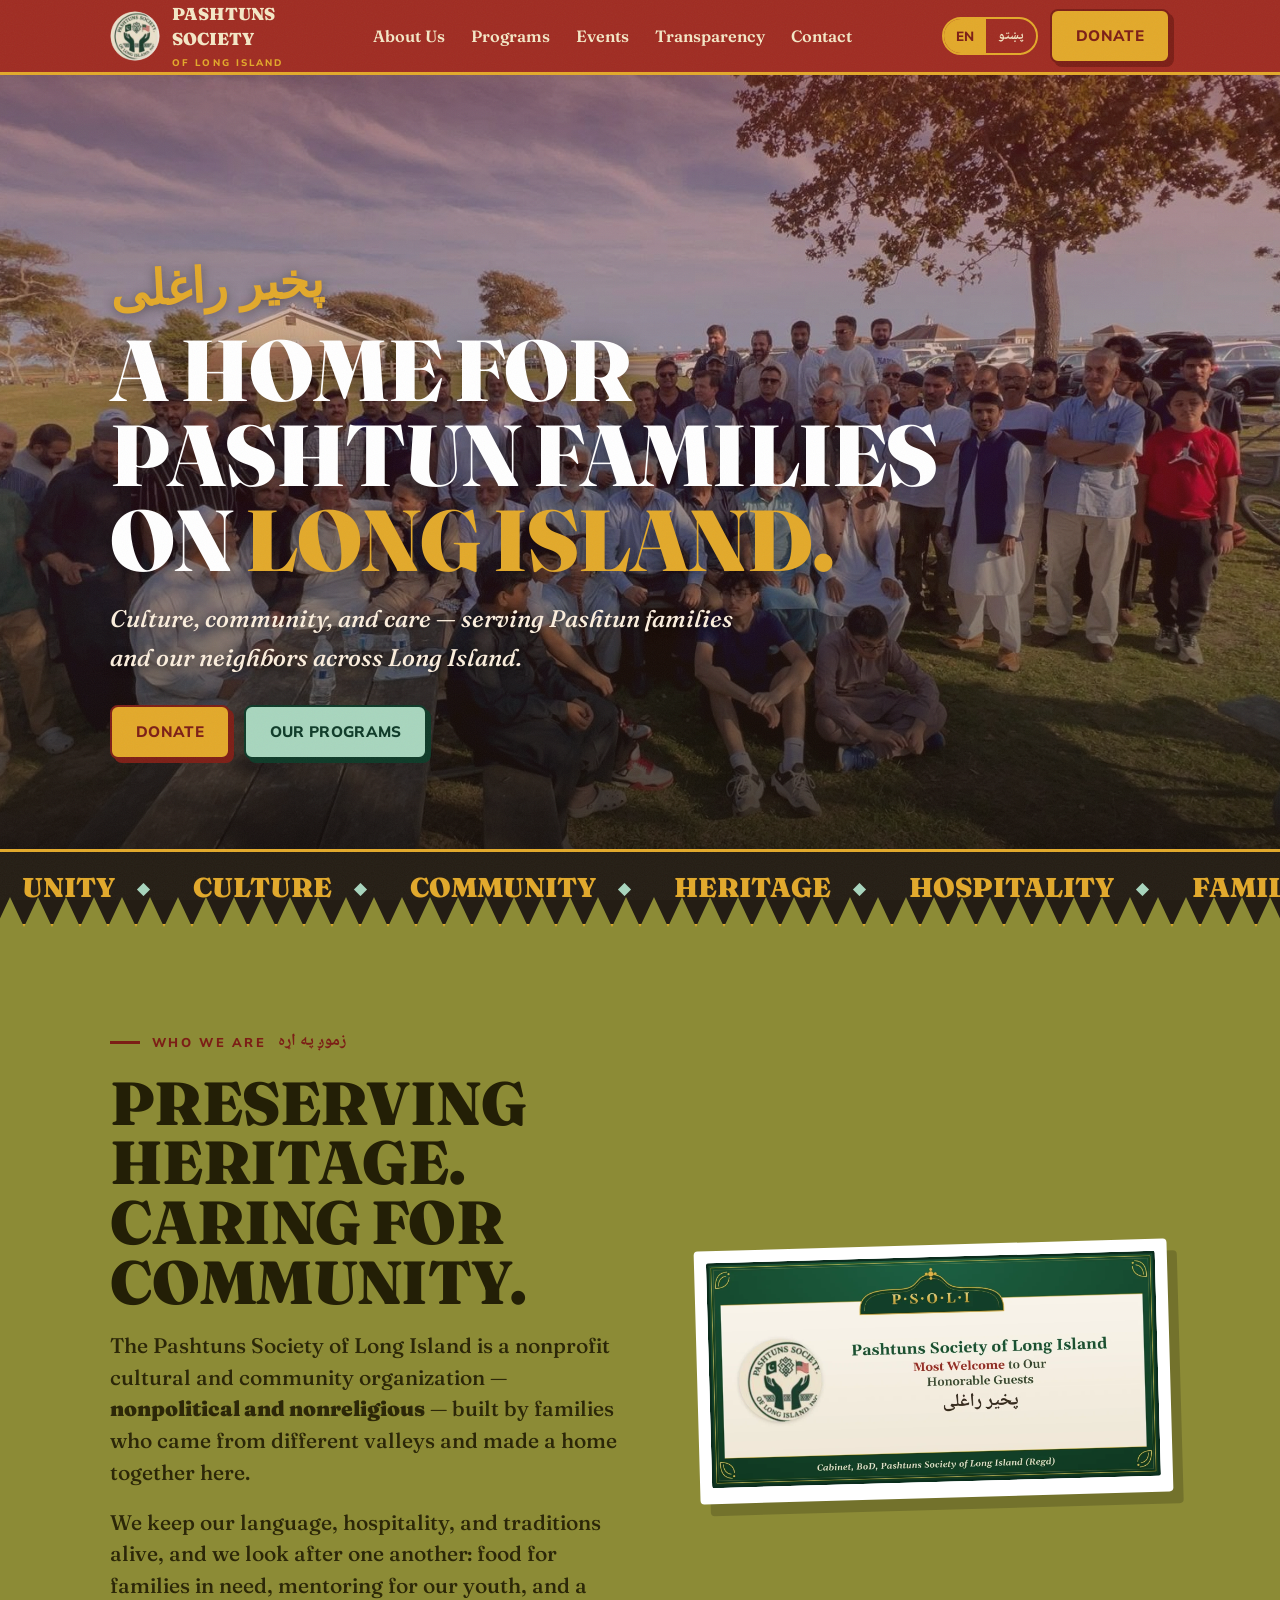
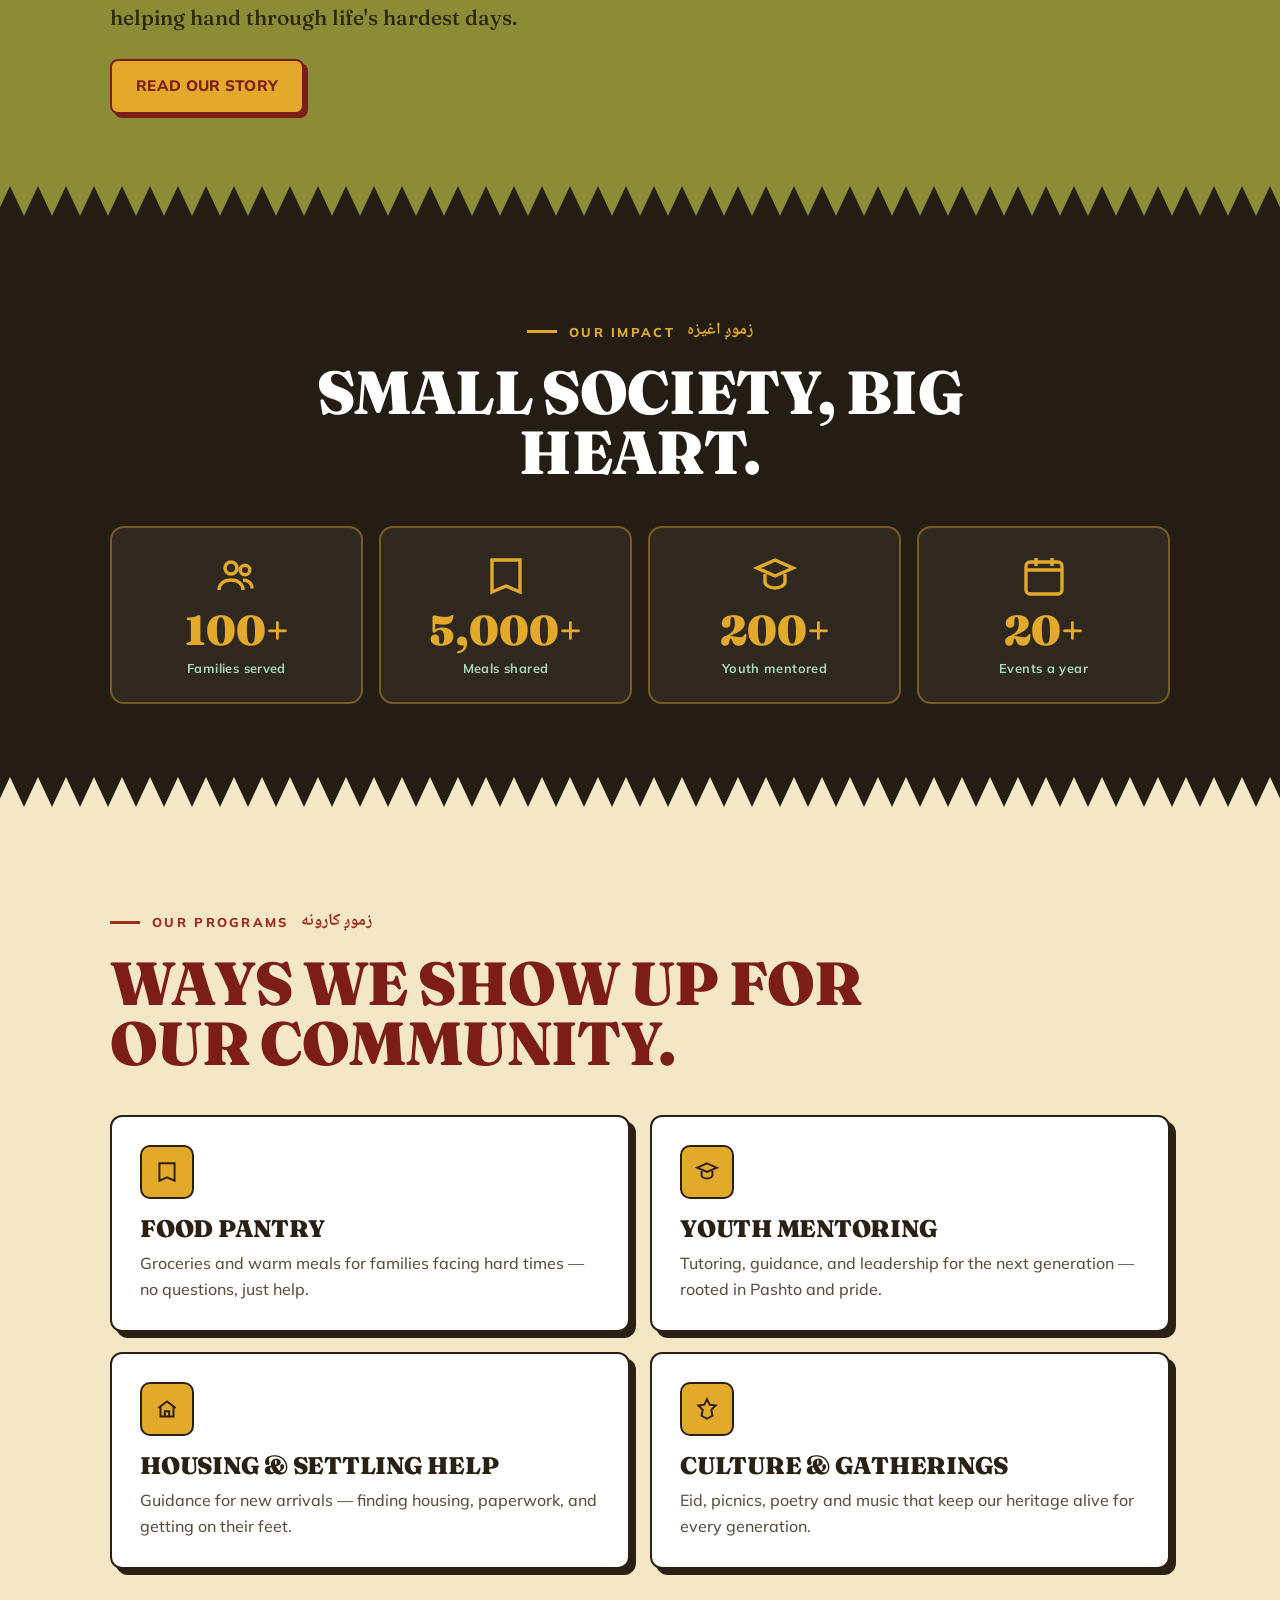
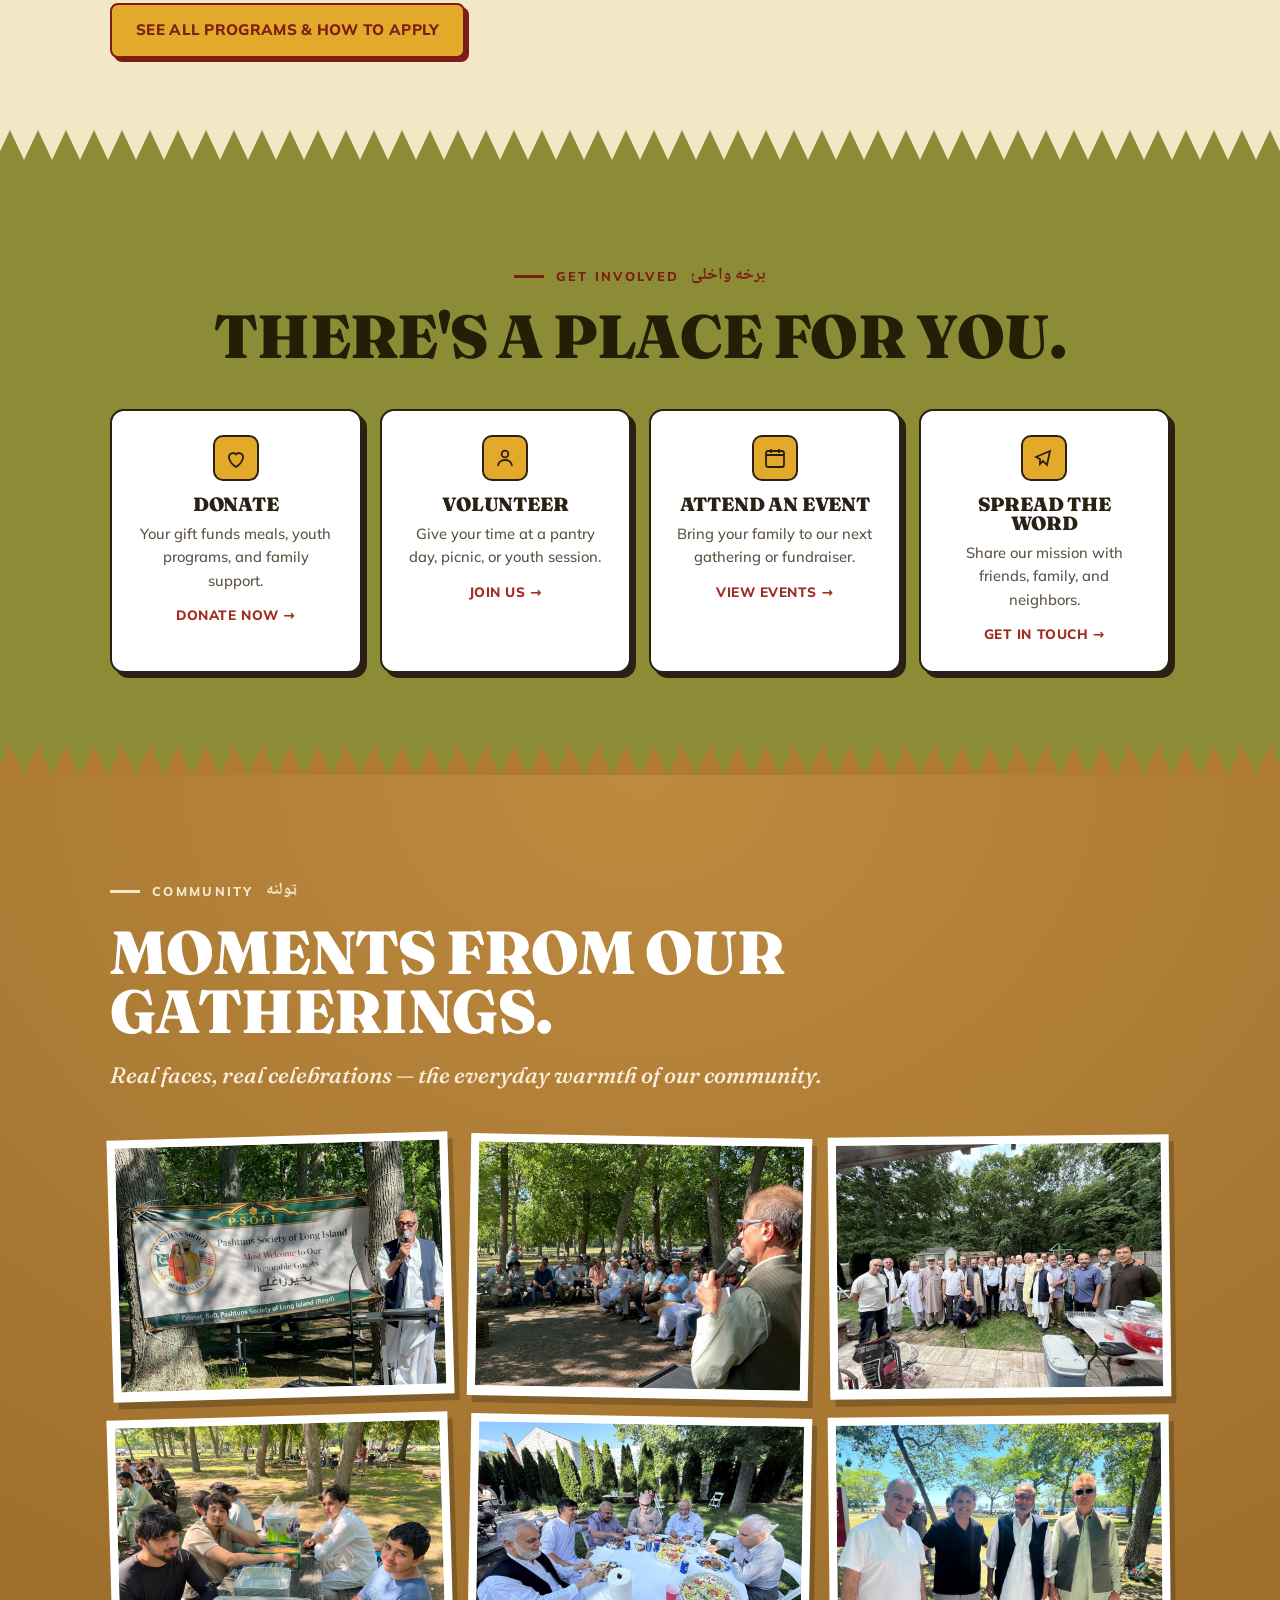
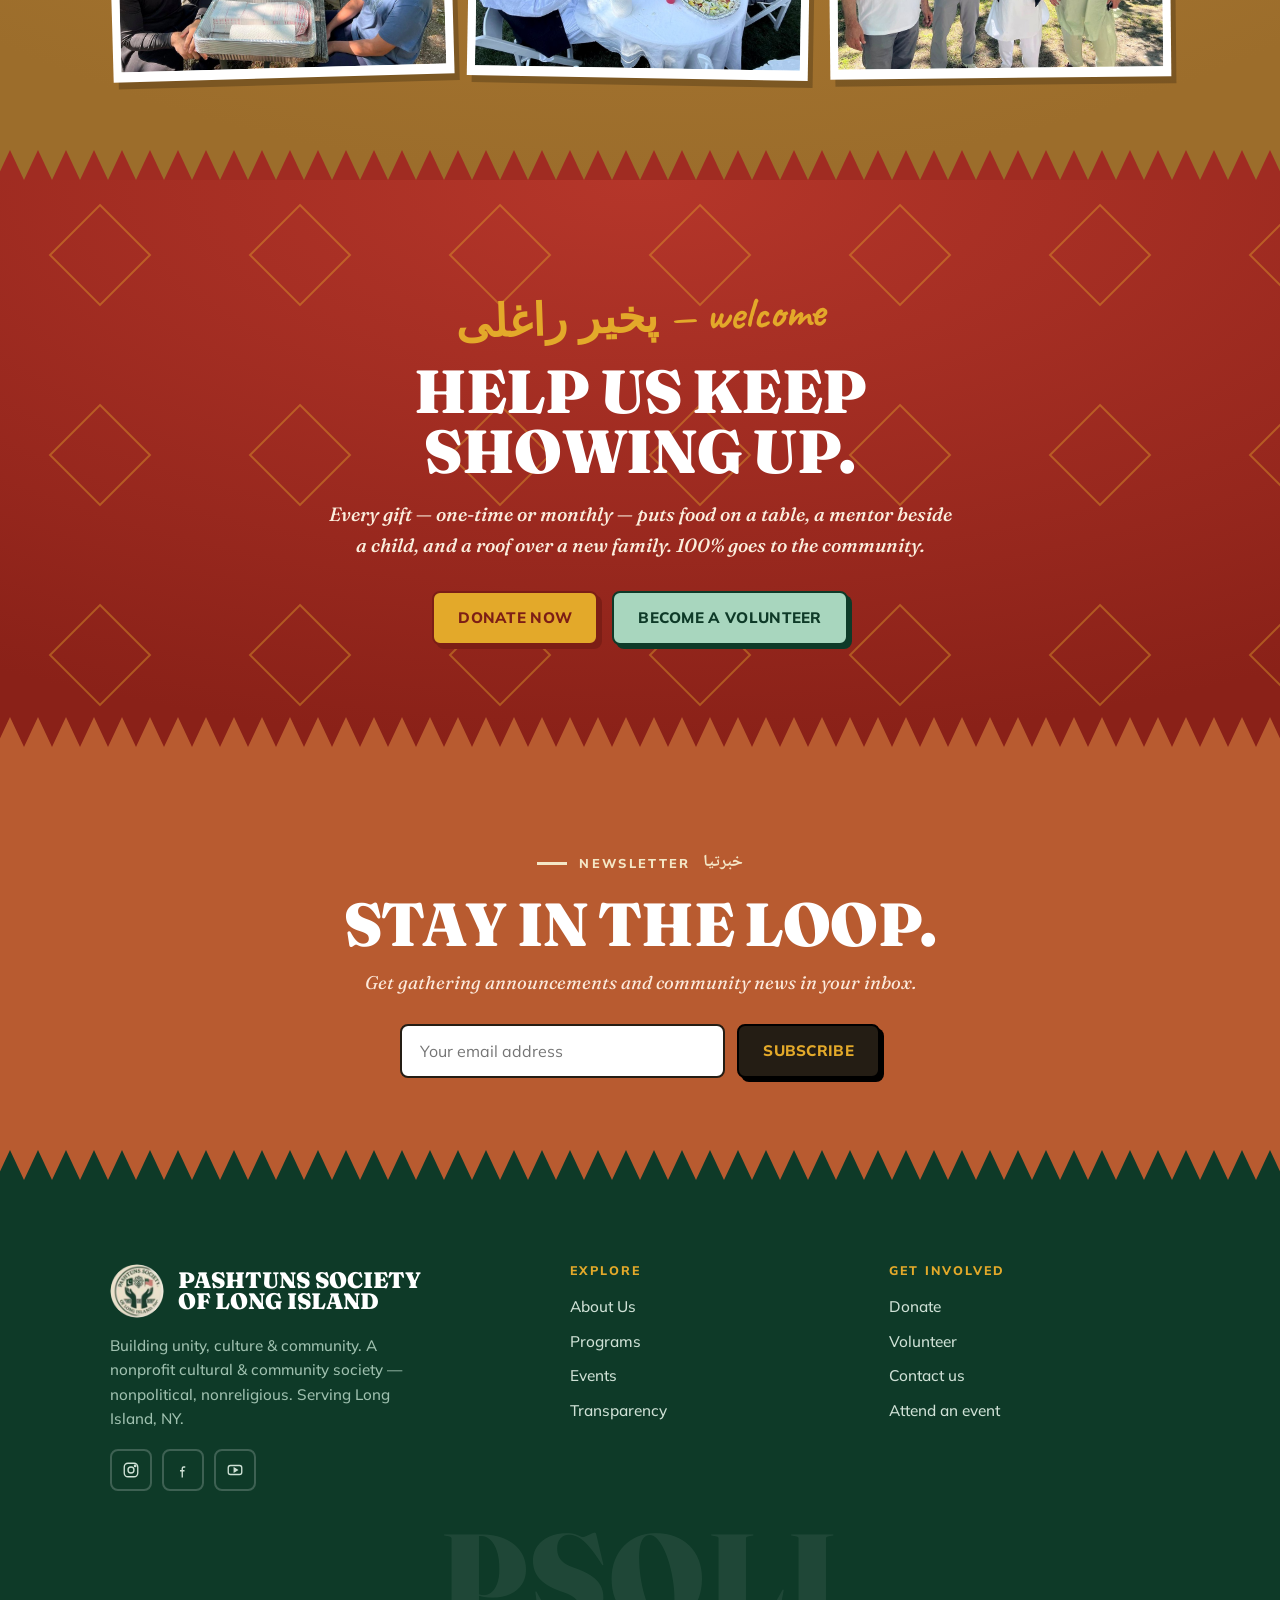
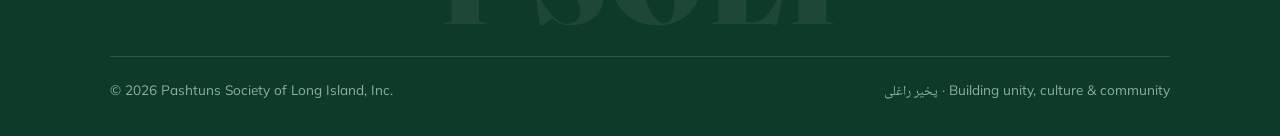
==== commit accd17fe: "New seal logo, welcome banner, working Pashto toggle (homepage), mobile fixes" ====
--- a/index.html
+++ b/index.html
@@ -13,13 +13,13 @@
 <div class="progress" id="progress"></div>
 
 <nav class="overlay" id="overlay" aria-hidden="true">
-  <a href="index.html">Home</a>
-  <a href="about.html">About Us</a>
-  <a href="programs.html">Programs</a>
-  <a href="events.html">Events</a>
-  <a href="donate.html">Donate</a>
-  <a href="transparency.html">Transparency</a>
-  <a href="contact.html">Contact</a>
+  <a href="index.html" data-en="Home" data-ps="کور">Home</a>
+  <a href="about.html" data-en="About Us" data-ps="زموږ په اړه">About Us</a>
+  <a href="programs.html" data-en="Programs" data-ps="پروګرامونه">Programs</a>
+  <a href="events.html" data-en="Events" data-ps="غونډې">Events</a>
+  <a href="donate.html" data-en="Donate" data-ps="مرسته وکړئ">Donate</a>
+  <a href="transparency.html" data-en="Transparency" data-ps="شفافیت">Transparency</a>
+  <a href="contact.html" data-en="Contact" data-ps="اړیکه">Contact</a>
   <div class="overlay-foot">Pashtuns Society of Long Island, Inc.</div>
 </nav>
 
@@ -27,15 +27,15 @@
   <div class="wrap nav">
     <a class="brand" href="index.html" aria-label="PSOLI home"><img class="seal" src="img/seal.png" alt="PSOLI seal"><span><b>Pashtuns<br>Society</b><small>of Long Island</small></span></a>
     <div class="menu">
-      <a href="about.html">About Us</a>
-      <a href="programs.html">Programs</a>
-      <a href="events.html">Events</a>
-      <a href="transparency.html">Transparency</a>
-      <a href="contact.html">Contact</a>
+      <a href="about.html" data-en="About Us" data-ps="زموږ په اړه">About Us</a>
+      <a href="programs.html" data-en="Programs" data-ps="پروګرامونه">Programs</a>
+      <a href="events.html" data-en="Events" data-ps="غونډې">Events</a>
+      <a href="transparency.html" data-en="Transparency" data-ps="شفافیت">Transparency</a>
+      <a href="contact.html" data-en="Contact" data-ps="اړیکه">Contact</a>
     </div>
     <div class="actions">
       <div class="lang" role="group" aria-label="Language"><button id="en" class="on" type="button">EN</button><button id="ps" type="button"><span class="ps">پښتو</span></button></div>
-      <a class="btn" href="donate.html">Donate</a>
+      <a class="btn" href="donate.html" data-en="Donate" data-ps="مرسته وکړئ">Donate</a>
       <button class="burger" id="burger" aria-label="Open menu" aria-controls="overlay" aria-expanded="false"><span></span><span></span><span></span></button>
     </div>
   </div>
@@ -46,18 +46,18 @@
   <div class="hero-img"><img src="img/hero.jpg" alt="Pashtuns Society of Long Island community gathering"></div>
   <div class="wrap">
     <span class="kick">پخیر راغلی</span>
-    <h1>A home for Pashtun families on <em>Long Island.</em></h1>
-    <p class="sub">Culture, community, and care — serving Pashtun families and our neighbors across Long Island.</p>
+    <h1 data-en="A home for Pashtun families on <em>Long Island.</em>" data-ps="په <em>لانګ آیلنډ</em> کې د پښتنو کورنیو لپاره یو کور.">A home for Pashtun families on <em>Long Island.</em></h1>
+    <p class="sub" data-en="Culture, community, and care — serving Pashtun families and our neighbors across Long Island." data-ps="کلتور، ټولنه او پاملرنه — د لانګ آیلنډ په اوږدو کې د پښتنو کورنیو او خپلو ګاونډیانو خدمت.">Culture, community, and care — serving Pashtun families and our neighbors across Long Island.</p>
     <div class="hero-cta">
-      <a class="btn" href="donate.html">Donate</a>
-      <a class="btn alt" href="programs.html">Our programs</a>
+      <a class="btn" href="donate.html" data-en="Donate" data-ps="مرسته وکړئ">Donate</a>
+      <a class="btn alt" href="programs.html" data-en="Our programs" data-ps="زموږ پروګرامونه">Our programs</a>
     </div>
   </div>
 </section>
 
 <div class="marquee" aria-hidden="true"><div class="marquee-track">
-  <span>Unity</span><span>Culture</span><span>Community</span><span>Heritage</span><span>Hospitality</span><span>Family</span>
-  <span>Unity</span><span>Culture</span><span>Community</span><span>Heritage</span><span>Hospitality</span><span>Family</span>
+  <span data-en="Unity" data-ps="یووالی">Unity</span><span data-en="Culture" data-ps="کلتور">Culture</span><span data-en="Community" data-ps="ټولنه">Community</span><span data-en="Heritage" data-ps="میراث">Heritage</span><span data-en="Hospitality" data-ps="مېلمه‌پالنه">Hospitality</span><span data-en="Family" data-ps="کورنۍ">Family</span>
+  <span data-en="Unity" data-ps="یووالی">Unity</span><span data-en="Culture" data-ps="کلتور">Culture</span><span data-en="Community" data-ps="ټولنه">Community</span><span data-en="Heritage" data-ps="میراث">Heritage</span><span data-en="Hospitality" data-ps="مېلمه‌پالنه">Hospitality</span><span data-en="Family" data-ps="کورنۍ">Family</span>
 </div></div>
 
 <!-- WELCOME -->
@@ -65,14 +65,14 @@
 <section class="block welcome">
   <div class="wrap mission">
     <div class="body reveal">
-      <div class="tag-row"><span class="dash"></span>Who we are <span class="ps">زموږ په اړه</span></div>
-      <h2 class="big">Preserving heritage. Caring for community.</h2>
-      <p>The Pashtuns Society of Long Island is a nonprofit cultural and community organization — <strong>nonpolitical and nonreligious</strong> — built by families who came from different valleys and made a home together here.</p>
-      <p>We keep our language, hospitality, and traditions alive, and we look after one another: food for families in need, mentoring for our youth, and a helping hand through life's hardest days.</p>
-      <div class="hero-cta" style="margin-top:26px"><a class="btn" href="about.html">Read our story</a></div>
+      <div class="tag-row"><span class="dash"></span><span data-en="Who we are" data-ps="زموږ په اړه">Who we are</span> <span class="ps">زموږ په اړه</span></div>
+      <h2 class="big" data-en="Preserving heritage. Caring for community." data-ps="د میراث ساتنه. د ټولنې پاملرنه.">Preserving heritage. Caring for community.</h2>
+      <p data-en="The Pashtuns Society of Long Island is a nonprofit cultural and community organization — <strong>nonpolitical and nonreligious</strong> — built by families who came from different valleys and made a home together here." data-ps="د لانګ آیلنډ پښتنو ټولنه یوه غیرانتفاعي کلتوري او ټولنیزه اداره ده — <strong>غیرسیاسي او غیرمذهبي</strong> — چې د بېلابېلو سیمو څخه راغلو کورنیو جوړه کړې او دلته یې یوځای کور جوړ کړی دی.">The Pashtuns Society of Long Island is a nonprofit cultural and community organization — <strong>nonpolitical and nonreligious</strong> — built by families who came from different valleys and made a home together here.</p>
+      <p data-en="We keep our language, hospitality, and traditions alive, and we look after one another: food for families in need, mentoring for our youth, and a helping hand through life&#39;s hardest days." data-ps="موږ خپله ژبه، مېلمه‌پالنه او دودونه ژوندي ساتو او د یو بل پاملرنه کوو: د اړمنو کورنیو لپاره خواړه، د خپلو ځوانانو لارښوونه، او د ژوند په سختو ورځو کې مرستندویه لاس.">We keep our language, hospitality, and traditions alive, and we look after one another: food for families in need, mentoring for our youth, and a helping hand through life&#39;s hardest days.</p>
+      <div class="hero-cta" style="margin-top:26px"><a class="btn" href="about.html" data-en="Read our story" data-ps="زموږ کیسه ولولئ">Read our story</a></div>
     </div>
     <div class="reveal">
-      <figure class="framed"><div style="aspect-ratio:4/3;overflow:hidden;border-radius:2px"><img src="img/banner.jpg" alt="PSOLI welcome banner at a community gathering" style="width:100%;height:100%;object-fit:cover"></div><figcaption class="cap">Most welcome to our honorable guests</figcaption></figure>
+      <figure class="framed"><div style="aspect-ratio:2/1;overflow:hidden;border-radius:2px"><img src="img/welcome-banner.webp" alt="Pashtuns Society of Long Island — most welcome to our honorable guests" style="width:100%;height:100%;object-fit:cover"></div></figure>
     </div>
   </div>
 </section>
@@ -81,13 +81,13 @@
 <div class="zig c-charcoal" aria-hidden="true"></div>
 <section class="block istats">
   <div class="wrap reveal">
-    <div class="tag-row"><span class="dash"></span>Our impact <span class="ps">زموږ اغیزه</span></div>
-    <h2 class="big">Small society, big heart.</h2>
+    <div class="tag-row"><span class="dash"></span><span data-en="Our impact" data-ps="زموږ اغیزه">Our impact</span> <span class="ps">زموږ اغیزه</span></div>
+    <h2 class="big" data-en="Small society, big heart." data-ps="وړه ټولنه، لوی زړه.">Small society, big heart.</h2>
     <div class="istat-grid">
-      <div class="istat"><div class="ic"><svg viewBox="0 0 24 24" fill="none" stroke="currentColor" stroke-width="1.7"><circle cx="9" cy="8" r="3"/><circle cx="16" cy="9" r="2.4"/><path d="M3 19c0-3 2.5-5 6-5s6 2 6 5M15 14c2.6 0 4.5 1.7 4.5 4.2"/></svg></div><div class="num">100+</div><div class="lab">Families served</div></div>
-      <div class="istat"><div class="ic"><svg viewBox="0 0 24 24" fill="none" stroke="currentColor" stroke-width="1.7"><path d="M5 4h14v16l-7-3-7 3z"/></svg></div><div class="num">5,000+</div><div class="lab">Meals shared</div></div>
-      <div class="istat"><div class="ic"><svg viewBox="0 0 24 24" fill="none" stroke="currentColor" stroke-width="1.7"><path d="M12 4l9 4-9 4-9-4z"/><path d="M7 11v4c0 1.5 2.2 3 5 3s5-1.5 5-3v-4"/></svg></div><div class="num">200+</div><div class="lab">Youth mentored</div></div>
-      <div class="istat"><div class="ic"><svg viewBox="0 0 24 24" fill="none" stroke="currentColor" stroke-width="1.7"><rect x="3" y="5" width="18" height="16" rx="2"/><path d="M3 9h18M8 3v4M16 3v4"/></svg></div><div class="num">20+</div><div class="lab">Events a year</div></div>
+      <div class="istat"><div class="ic"><svg viewBox="0 0 24 24" fill="none" stroke="currentColor" stroke-width="1.7"><circle cx="9" cy="8" r="3"/><circle cx="16" cy="9" r="2.4"/><path d="M3 19c0-3 2.5-5 6-5s6 2 6 5M15 14c2.6 0 4.5 1.7 4.5 4.2"/></svg></div><div class="num">100+</div><div class="lab" data-en="Families served" data-ps="خدمت‌شوې کورنۍ">Families served</div></div>
+      <div class="istat"><div class="ic"><svg viewBox="0 0 24 24" fill="none" stroke="currentColor" stroke-width="1.7"><path d="M5 4h14v16l-7-3-7 3z"/></svg></div><div class="num">5,000+</div><div class="lab" data-en="Meals shared" data-ps="وېشل‌شوي خواړه">Meals shared</div></div>
+      <div class="istat"><div class="ic"><svg viewBox="0 0 24 24" fill="none" stroke="currentColor" stroke-width="1.7"><path d="M12 4l9 4-9 4-9-4z"/><path d="M7 11v4c0 1.5 2.2 3 5 3s5-1.5 5-3v-4"/></svg></div><div class="num">200+</div><div class="lab" data-en="Youth mentored" data-ps="لارښوونه‌شوي ځوانان">Youth mentored</div></div>
+      <div class="istat"><div class="ic"><svg viewBox="0 0 24 24" fill="none" stroke="currentColor" stroke-width="1.7"><rect x="3" y="5" width="18" height="16" rx="2"/><path d="M3 9h18M8 3v4M16 3v4"/></svg></div><div class="num">20+</div><div class="lab" data-en="Events a year" data-ps="کلنۍ غونډې">Events a year</div></div>
     </div>
   </div>
 </section>
@@ -96,14 +96,14 @@
 <div class="zig c-cream" aria-hidden="true"></div>
 <section class="block programs">
   <div class="wrap">
-    <div class="reveal"><div class="tag-row"><span class="dash"></span>Our programs <span class="ps">زموږ کارونه</span></div><h2 class="big">Ways we show up for our community.</h2></div>
+    <div class="reveal"><div class="tag-row"><span class="dash"></span><span data-en="Our programs" data-ps="زموږ پروګرامونه">Our programs</span> <span class="ps">زموږ کارونه</span></div><h2 class="big" data-en="Ways we show up for our community." data-ps="موږ څنګه د خپلې ټولنې ملاتړ کوو.">Ways we show up for our community.</h2></div>
     <div class="prog-grid">
-      <div class="prog reveal"><div class="pico"><svg viewBox="0 0 24 24" fill="none" stroke="currentColor" stroke-width="1.8"><path d="M5 4h14v16l-7-3-7 3z"/></svg></div><h3>Food pantry</h3><p>Groceries and warm meals for families facing hard times — no questions, just help.</p></div>
-      <div class="prog reveal"><div class="pico"><svg viewBox="0 0 24 24" fill="none" stroke="currentColor" stroke-width="1.8"><path d="M12 4l9 4-9 4-9-4z"/><path d="M7 11v4c0 1.5 2.2 3 5 3s5-1.5 5-3v-4"/></svg></div><h3>Youth mentoring</h3><p>Tutoring, guidance, and leadership for the next generation — rooted in Pashto and pride.</p></div>
-      <div class="prog reveal"><div class="pico"><svg viewBox="0 0 24 24" fill="none" stroke="currentColor" stroke-width="1.8"><path d="M4 11l8-6 8 6M6 10v9h12v-9M10 19v-5h4v5"/></svg></div><h3>Housing &amp; settling help</h3><p>Guidance for new arrivals — finding housing, paperwork, and getting on their feet.</p></div>
-      <div class="prog reveal"><div class="pico"><svg viewBox="0 0 24 24" fill="none" stroke="currentColor" stroke-width="1.8"><path d="M12 3l2.5 5 5.5.8-4 4 1 5.5L12 21l-5-2.7 1-5.5-4-4 5.5-.8z"/></svg></div><h3>Culture &amp; gatherings</h3><p>Eid, picnics, poetry and music that keep our heritage alive for every generation.</p></div>
+      <div class="prog reveal"><div class="pico"><svg viewBox="0 0 24 24" fill="none" stroke="currentColor" stroke-width="1.8"><path d="M5 4h14v16l-7-3-7 3z"/></svg></div><h3 data-en="Food pantry" data-ps="خوراکي ذخیره">Food pantry</h3><p data-en="Groceries and warm meals for families facing hard times — no questions, just help." data-ps="د سختو ورځو سره مخامخ کورنیو لپاره خوراکي توکي او تود خواړه — هیڅ پوښتنه نه، یوازې مرسته.">Groceries and warm meals for families facing hard times — no questions, just help.</p></div>
+      <div class="prog reveal"><div class="pico"><svg viewBox="0 0 24 24" fill="none" stroke="currentColor" stroke-width="1.8"><path d="M12 4l9 4-9 4-9-4z"/><path d="M7 11v4c0 1.5 2.2 3 5 3s5-1.5 5-3v-4"/></svg></div><h3 data-en="Youth mentoring" data-ps="د ځوانانو لارښوونه">Youth mentoring</h3><p data-en="Tutoring, guidance, and leadership for the next generation — rooted in Pashto and pride." data-ps="د راتلونکي نسل لپاره ښوونه، لارښوونه او مشري — په پښتو او ویاړ کې ریښه لرونکې.">Tutoring, guidance, and leadership for the next generation — rooted in Pashto and pride.</p></div>
+      <div class="prog reveal"><div class="pico"><svg viewBox="0 0 24 24" fill="none" stroke="currentColor" stroke-width="1.8"><path d="M4 11l8-6 8 6M6 10v9h12v-9M10 19v-5h4v5"/></svg></div><h3 data-en="Housing &amp; settling help" data-ps="د استوګنې او مېشت کیدو مرسته">Housing &amp; settling help</h3><p data-en="Guidance for new arrivals — finding housing, paperwork, and getting on their feet." data-ps="د نوي راغلیو لپاره لارښوونه — د استوګنې موندنه، اداري چارې، او پښو ته ودرېدل.">Guidance for new arrivals — finding housing, paperwork, and getting on their feet.</p></div>
+      <div class="prog reveal"><div class="pico"><svg viewBox="0 0 24 24" fill="none" stroke="currentColor" stroke-width="1.8"><path d="M12 3l2.5 5 5.5.8-4 4 1 5.5L12 21l-5-2.7 1-5.5-4-4 5.5-.8z"/></svg></div><h3 data-en="Culture &amp; gatherings" data-ps="کلتور او غونډې">Culture &amp; gatherings</h3><p data-en="Eid, picnics, poetry and music that keep our heritage alive for every generation." data-ps="اختر، تفریحي غونډې، شعر او موسیقي چې زموږ میراث د هر نسل لپاره ژوندی ساتي.">Eid, picnics, poetry and music that keep our heritage alive for every generation.</p></div>
     </div>
-    <div class="hero-cta reveal" style="margin-top:34px"><a class="btn" href="programs.html">See all programs &amp; how to apply</a></div>
+    <div class="hero-cta reveal" style="margin-top:34px"><a class="btn" href="programs.html" data-en="See all programs &amp; how to apply" data-ps="ټول پروګرامونه او د غوښتنلیک طریقه وګورئ">See all programs &amp; how to apply</a></div>
   </div>
 </section>
 
@@ -111,13 +111,13 @@
 <div class="zig c-olive" aria-hidden="true"></div>
 <section class="block involve">
   <div class="wrap reveal">
-    <div class="tag-row"><span class="dash"></span>Get involved <span class="ps">برخه واخلئ</span></div>
-    <h2 class="big">There's a place for you.</h2>
+    <div class="tag-row"><span class="dash"></span><span data-en="Get involved" data-ps="برخه واخلئ">Get involved</span> <span class="ps">برخه واخلئ</span></div>
+    <h2 class="big" data-en="There&#39;s a place for you." data-ps="ستاسو لپاره ځای شته.">There&#39;s a place for you.</h2>
     <div class="inv-grid">
-      <div class="inv"><div class="ic"><svg viewBox="0 0 24 24" fill="none" stroke="currentColor" stroke-width="1.8"><path d="M12 21s-7-4.5-7-10a4 4 0 017-2.6A4 4 0 0119 11c0 5.5-7 10-7 10z"/></svg></div><h3>Donate</h3><p>Your gift funds meals, youth programs, and family support.</p><a href="donate.html">Donate now →</a></div>
-      <div class="inv"><div class="ic"><svg viewBox="0 0 24 24" fill="none" stroke="currentColor" stroke-width="1.8"><circle cx="12" cy="8" r="3.4"/><path d="M5 20c0-3.6 3.1-6 7-6s7 2.4 7 6"/></svg></div><h3>Volunteer</h3><p>Give your time at a pantry day, picnic, or youth session.</p><a href="contact.html">Join us →</a></div>
-      <div class="inv"><div class="ic"><svg viewBox="0 0 24 24" fill="none" stroke="currentColor" stroke-width="1.8"><rect x="3" y="5" width="18" height="16" rx="2"/><path d="M3 9h18M8 3v4M16 3v4"/></svg></div><h3>Attend an event</h3><p>Bring your family to our next gathering or fundraiser.</p><a href="events.html">View events →</a></div>
-      <div class="inv"><div class="ic"><svg viewBox="0 0 24 24" fill="none" stroke="currentColor" stroke-width="1.8"><path d="M4 11l14-6-3 14-4-4-3 3v-5z"/></svg></div><h3>Spread the word</h3><p>Share our mission with friends, family, and neighbors.</p><a href="contact.html">Get in touch →</a></div>
+      <div class="inv"><div class="ic"><svg viewBox="0 0 24 24" fill="none" stroke="currentColor" stroke-width="1.8"><path d="M12 21s-7-4.5-7-10a4 4 0 017-2.6A4 4 0 0119 11c0 5.5-7 10-7 10z"/></svg></div><h3 data-en="Donate" data-ps="مرسته وکړئ">Donate</h3><p data-en="Your gift funds meals, youth programs, and family support." data-ps="ستاسو مرسته خواړه، د ځوانانو پروګرامونه او د کورنیو ملاتړ تمويلوي.">Your gift funds meals, youth programs, and family support.</p><a href="donate.html" data-en="Donate now →" data-ps="همدا اوس مرسته وکړئ →">Donate now →</a></div>
+      <div class="inv"><div class="ic"><svg viewBox="0 0 24 24" fill="none" stroke="currentColor" stroke-width="1.8"><circle cx="12" cy="8" r="3.4"/><path d="M5 20c0-3.6 3.1-6 7-6s7 2.4 7 6"/></svg></div><h3 data-en="Volunteer" data-ps="رضاکار">Volunteer</h3><p data-en="Give your time at a pantry day, picnic, or youth session." data-ps="خپل وخت د خوراک ورځ، تفریح یا د ځوانانو ناسته کې ورکړئ.">Give your time at a pantry day, picnic, or youth session.</p><a href="contact.html" data-en="Join us →" data-ps="موږ سره یوځای شئ →">Join us →</a></div>
+      <div class="inv"><div class="ic"><svg viewBox="0 0 24 24" fill="none" stroke="currentColor" stroke-width="1.8"><rect x="3" y="5" width="18" height="16" rx="2"/><path d="M3 9h18M8 3v4M16 3v4"/></svg></div><h3 data-en="Attend an event" data-ps="غونډه کې ګډون">Attend an event</h3><p data-en="Bring your family to our next gathering or fundraiser." data-ps="خپله کورنۍ زموږ راتلونکې غونډې یا د مرستو غونډې ته راوله.">Bring your family to our next gathering or fundraiser.</p><a href="events.html" data-en="View events →" data-ps="غونډې وګورئ →">View events →</a></div>
+      <div class="inv"><div class="ic"><svg viewBox="0 0 24 24" fill="none" stroke="currentColor" stroke-width="1.8"><path d="M4 11l14-6-3 14-4-4-3 3v-5z"/></svg></div><h3 data-en="Spread the word" data-ps="خبر خپور کړئ">Spread the word</h3><p data-en="Share our mission with friends, family, and neighbors." data-ps="زموږ موخه له ملګرو، کورنۍ او ګاونډیانو سره شریکه کړئ.">Share our mission with friends, family, and neighbors.</p><a href="contact.html" data-en="Get in touch →" data-ps="اړیکه ونیسئ →">Get in touch →</a></div>
     </div>
   </div>
 </section>
@@ -126,7 +126,7 @@
 <div class="zig c-bronze" aria-hidden="true"></div>
 <section class="block moments">
   <div class="wrap">
-    <div class="reveal"><div class="tag-row"><span class="dash"></span>Community <span class="ps">ټولنه</span></div><h2 class="big">Moments from our gatherings.</h2><p class="lead">Real faces, real celebrations — the everyday warmth of our community.</p></div>
+    <div class="reveal"><div class="tag-row"><span class="dash"></span><span data-en="Community" data-ps="ټولنه">Community</span> <span class="ps">ټولنه</span></div><h2 class="big" data-en="Moments from our gatherings." data-ps="زموږ د غونډو شېبې.">Moments from our gatherings.</h2><p class="lead" data-en="Real faces, real celebrations — the everyday warmth of our community." data-ps="ریښتيني څېرې، ریښتيني لمانځنې — زموږ د ټولنې هره ورځ ګرمي.">Real faces, real celebrations — the everyday warmth of our community.</p></div>
     <div class="gal">
       <figure class="reveal"><div class="ph"><img src="img/g1.jpg" alt="PSOLI banner at a community gathering" loading="lazy"></div></figure>
       <figure class="reveal"><div class="ph"><img src="img/g2.jpg" alt="Community members listening to a speaker" loading="lazy"></div></figure>
@@ -143,9 +143,9 @@
 <section class="block join">
   <div class="wrap reveal">
     <span class="script">پخیر راغلی — welcome</span>
-    <h2 class="big">Help us keep showing up.</h2>
-    <p>Every gift — one-time or monthly — puts food on a table, a mentor beside a child, and a roof over a new family. 100% goes to the community.</p>
-    <div class="hero-cta"><a class="btn" href="donate.html">Donate now</a><a class="btn alt" href="contact.html">Become a volunteer</a></div>
+    <h2 class="big" data-en="Help us keep showing up." data-ps="زموږ سره مرسته وکړئ چې دا کار روان وساتو.">Help us keep showing up.</h2>
+    <p data-en="Every gift — one-time or monthly — puts food on a table, a mentor beside a child, and a roof over a new family. 100% goes to the community." data-ps="هره مرسته — یووار یا میاشتنۍ — په دسترخوان خواړه، د ماشوم تر څنګ لارښود، او د نوې کورنۍ پر سر چت برابروي. سلنه سلنه ټولنې ته ځي.">Every gift — one-time or monthly — puts food on a table, a mentor beside a child, and a roof over a new family. 100% goes to the community.</p>
+    <div class="hero-cta"><a class="btn" href="donate.html" data-en="Donate now" data-ps="همدا اوس مرسته وکړئ">Donate now</a><a class="btn alt" href="contact.html" data-en="Become a volunteer" data-ps="رضاکار شئ">Become a volunteer</a></div>
   </div>
 </section>
 
@@ -153,10 +153,10 @@
 <div class="zig c-terra" aria-hidden="true"></div>
 <section class="block news">
   <div class="wrap reveal">
-    <div class="tag-row"><span class="dash"></span>Newsletter <span class="ps">خبرتیا</span></div>
-    <h2 class="big">Stay in the loop.</h2>
-    <p>Get gathering announcements and community news in your inbox.</p>
-    <form onsubmit="return false"><input type="email" placeholder="Your email address" aria-label="Email address"><button class="btn dark" type="submit">Subscribe</button></form>
+    <div class="tag-row"><span class="dash"></span><span data-en="Newsletter" data-ps="خبرتیا">Newsletter</span> <span class="ps">خبرتیا</span></div>
+    <h2 class="big" data-en="Stay in the loop." data-ps="په خبر اوسئ.">Stay in the loop.</h2>
+    <p data-en="Get gathering announcements and community news in your inbox." data-ps="د غونډو خبرتیاوې او د ټولنې خبرونه خپل بکس ته ترلاسه کړئ.">Get gathering announcements and community news in your inbox.</p>
+    <form onsubmit="return false"><input type="email" placeholder="Your email address" data-ph-en="Your email address" data-ph-ps="ستاسو بریښنالیک پته" aria-label="Email address"><button class="btn dark" type="submit" data-en="Subscribe" data-ps="ګډون وکړئ">Subscribe</button></form>
   </div>
 </section>
 </main>
@@ -167,18 +167,18 @@
     <div class="foot-grid">
       <div>
         <div class="foot-brand"><img class="seal" src="img/seal.png" alt="PSOLI seal"><b>Pashtuns Society<br>of Long Island</b></div>
-        <p class="foot-tag">Building unity, culture &amp; community. A nonprofit cultural &amp; community society — nonpolitical, nonreligious. Serving Long Island, NY.</p>
+        <p class="foot-tag" data-en="Building unity, culture &amp; community. A nonprofit cultural &amp; community society — nonpolitical, nonreligious. Serving Long Island, NY." data-ps="د یووالي، کلتور او ټولنې جوړونه. یوه غیرانتفاعي کلتوري او ټولنیزه ټولنه — غیرسیاسي، غیرمذهبي. د لانګ آیلنډ، نیویارک خدمت.">Building unity, culture &amp; community. A nonprofit cultural &amp; community society — nonpolitical, nonreligious. Serving Long Island, NY.</p>
         <div class="socials">
           <a href="#" aria-label="Instagram"><svg viewBox="0 0 24 24" fill="none" stroke="currentColor" stroke-width="1.8"><rect x="3" y="3" width="18" height="18" rx="5"/><circle cx="12" cy="12" r="4"/><circle cx="17.5" cy="6.5" r="1" fill="currentColor"/></svg></a>
           <a href="#" aria-label="Facebook"><svg viewBox="0 0 24 24" fill="none" stroke="currentColor" stroke-width="1.8"><path d="M15 8h-2a2 2 0 00-2 2v12M8 13h6"/></svg></a>
           <a href="#" aria-label="YouTube"><svg viewBox="0 0 24 24" fill="none" stroke="currentColor" stroke-width="1.8"><rect x="3" y="6" width="18" height="12" rx="3"/><path d="M11 9.5l4 2.5-4 2.5z" fill="currentColor"/></svg></a>
         </div>
       </div>
-      <div><h4>Explore</h4><a href="about.html">About Us</a><a href="programs.html">Programs</a><a href="events.html">Events</a><a href="transparency.html">Transparency</a></div>
-      <div><h4>Get involved</h4><a href="donate.html">Donate</a><a href="contact.html">Volunteer</a><a href="contact.html">Contact us</a><a href="events.html">Attend an event</a></div>
+      <div><h4 data-en="Explore" data-ps="نور وپلټئ">Explore</h4><a href="about.html" data-en="About Us" data-ps="زموږ په اړه">About Us</a><a href="programs.html" data-en="Programs" data-ps="پروګرامونه">Programs</a><a href="events.html" data-en="Events" data-ps="غونډې">Events</a><a href="transparency.html" data-en="Transparency" data-ps="شفافیت">Transparency</a></div>
+      <div><h4 data-en="Get involved" data-ps="برخه واخلئ">Get involved</h4><a href="donate.html" data-en="Donate" data-ps="مرسته وکړئ">Donate</a><a href="contact.html" data-en="Volunteer" data-ps="رضاکار">Volunteer</a><a href="contact.html" data-en="Contact us" data-ps="اړیکه ونیسئ">Contact us</a><a href="events.html" data-en="Attend an event" data-ps="غونډه کې ګډون">Attend an event</a></div>
     </div>
     <div class="foot-wordmark">PSOLI</div>
-    <div class="foot-base"><span>© <span id="yr"></span> Pashtuns Society of Long Island, Inc.</span><span><span class="ps">پخیر راغلی</span> · Building unity, culture &amp; community</span></div>
+    <div class="foot-base"><span>© <span id="yr"></span> Pashtuns Society of Long Island, Inc.</span><span><span class="ps">پخیر راغلی</span> · <span data-en="Building unity, culture &amp; community" data-ps="د یووالي، کلتور او ټولنې جوړونه">Building unity, culture &amp; community</span></span></div>
   </div>
 </footer>
 <script src="script.js"></script>
--- a/styles.css
+++ b/styles.css
@@ -230,7 +230,7 @@
 .note{background:#fff7e6;border:2px dashed var(--gold-deep);border-radius:10px;padding:14px 18px;color:#6a5320;font-weight:600;font-size:.95rem;margin-top:24px}
 
 @media(max-width:900px){
-  .menu,.actions .lang,.actions .btn{display:none}
+  .menu,.actions .btn{display:none}
   .burger{display:block}
   .mission{grid-template-columns:1fr} .prog-grid{grid-template-columns:1fr}
   .gal{grid-template-columns:repeat(2,1fr)} .stats .wrap,.ev-grid,.team-grid,.pillars{grid-template-columns:1fr}
@@ -280,13 +280,11 @@
 /* donate */
 .donate{background:var(--cream)}
 .don-grid{display:grid;grid-template-columns:1.05fr .95fr;gap:clamp(28px,5vw,56px);align-items:start;margin-top:10px}
+@media(max-width:900px){.don-grid{grid-template-columns:1fr}}
 .don-card{background:#fff;border:3px solid var(--ink);border-radius:16px;box-shadow:8px 8px 0 var(--ink);padding:28px}
-.don-toggle{display:flex;background:var(--cream);border:2.5px solid var(--ink);border-radius:10px;overflow:hidden;margin-bottom:20px}
-.don-toggle button{flex:1;padding:12px;border:0;background:none;font-family:"Fraunces";font-weight:900;font-size:1rem;cursor:pointer;color:var(--ink);text-transform:uppercase}
-.don-toggle button.on{background:var(--red);color:var(--cream)}
-.amts{display:grid;grid-template-columns:repeat(3,1fr);gap:12px}
-.amts button{padding:16px 8px;border:2.5px solid var(--ink);border-radius:10px;background:var(--cream);font-family:"Fraunces";font-weight:900;font-size:1.25rem;color:var(--ink);cursor:pointer;transition:transform .12s var(--ease)}
-.amts button:hover{transform:translateY(-2px)}.amts button.on{background:var(--gold);box-shadow:3px 3px 0 var(--red-deep)}
+.qrwrap{background:#fff;border:3px solid var(--green-deep);border-radius:14px;padding:20px;margin:26px auto 0;width:fit-content;box-shadow:6px 6px 0 var(--green-deep);text-align:center}
+.qrwrap img{width:240px;height:240px;display:block;margin:0 auto;image-rendering:pixelated}
+.qrwrap figcaption{margin-top:12px;font-family:"Mulish";font-weight:800;font-size:.78rem;letter-spacing:.08em;text-transform:uppercase;color:var(--green-deep)}
 .zelle{margin-top:22px;background:var(--mint);border:2.5px solid var(--green-deep);border-radius:12px;padding:18px}
 .zelle b{font-family:"Fraunces";color:var(--green-deep);font-size:1.15rem;display:block;margin-bottom:6px}
 .zelle .addr{font-family:"Mulish";font-weight:800;background:#fff;border:2px solid var(--green-deep);border-radius:8px;padding:10px 14px;margin-top:8px;color:var(--ink);display:flex;justify-content:space-between;align-items:center;gap:10px;word-break:break-all}
@@ -322,3 +320,9 @@
 .vidgrid{display:grid;grid-template-columns:1fr 1fr;gap:18px;margin-top:18px}
 .vidgrid .videowrap{margin-top:0}
 @media(max-width:760px){.vidgrid{grid-template-columns:1fr}}
+@media(max-width:760px){.inv-grid{grid-template-columns:repeat(2,1fr)}.istat-grid{grid-template-columns:repeat(2,1fr)}.fin-cards{grid-template-columns:1fr}}
+
+/* ===== Pashto (پښتو) language mode ===== */
+body.lang-ps h1,body.lang-ps h2,body.lang-ps h3,body.lang-ps h4,body.lang-ps .big,body.lang-ps .btn,body.lang-ps .menu a,body.lang-ps .overlay a,body.lang-ps p,body.lang-ps .lead,body.lang-ps .tag-row,body.lang-ps .inv a,body.lang-ps .istat .lab,body.lang-ps .cap,body.lang-ps input,body.lang-ps .foot-grid h4,body.lang-ps .foot-grid a,body.lang-ps .foot-tag,body.lang-ps .foot-base{font-family:"Noto Naskh Arabic","Mulish",system-ui,sans-serif!important}
+body.lang-ps h1,body.lang-ps .big{line-height:1.5}
+body.lang-ps .tag-row .ps{display:none}
